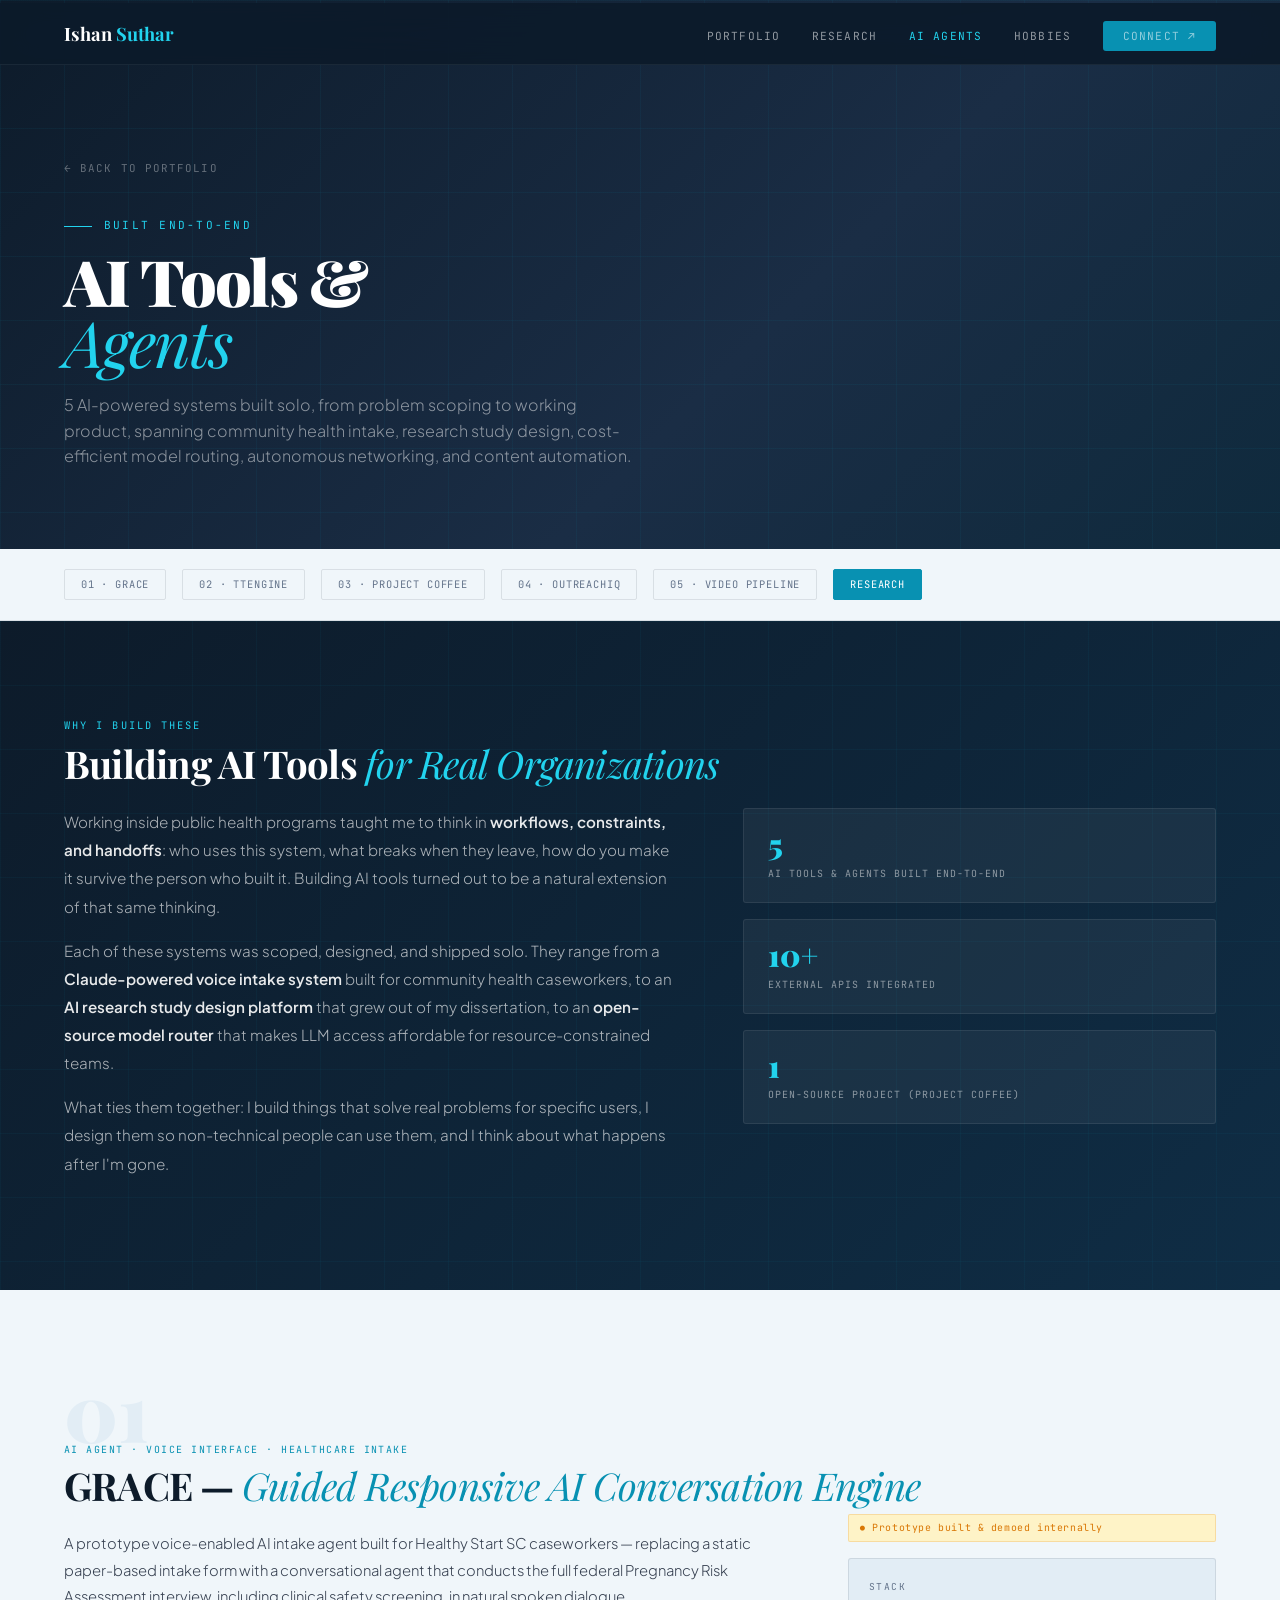
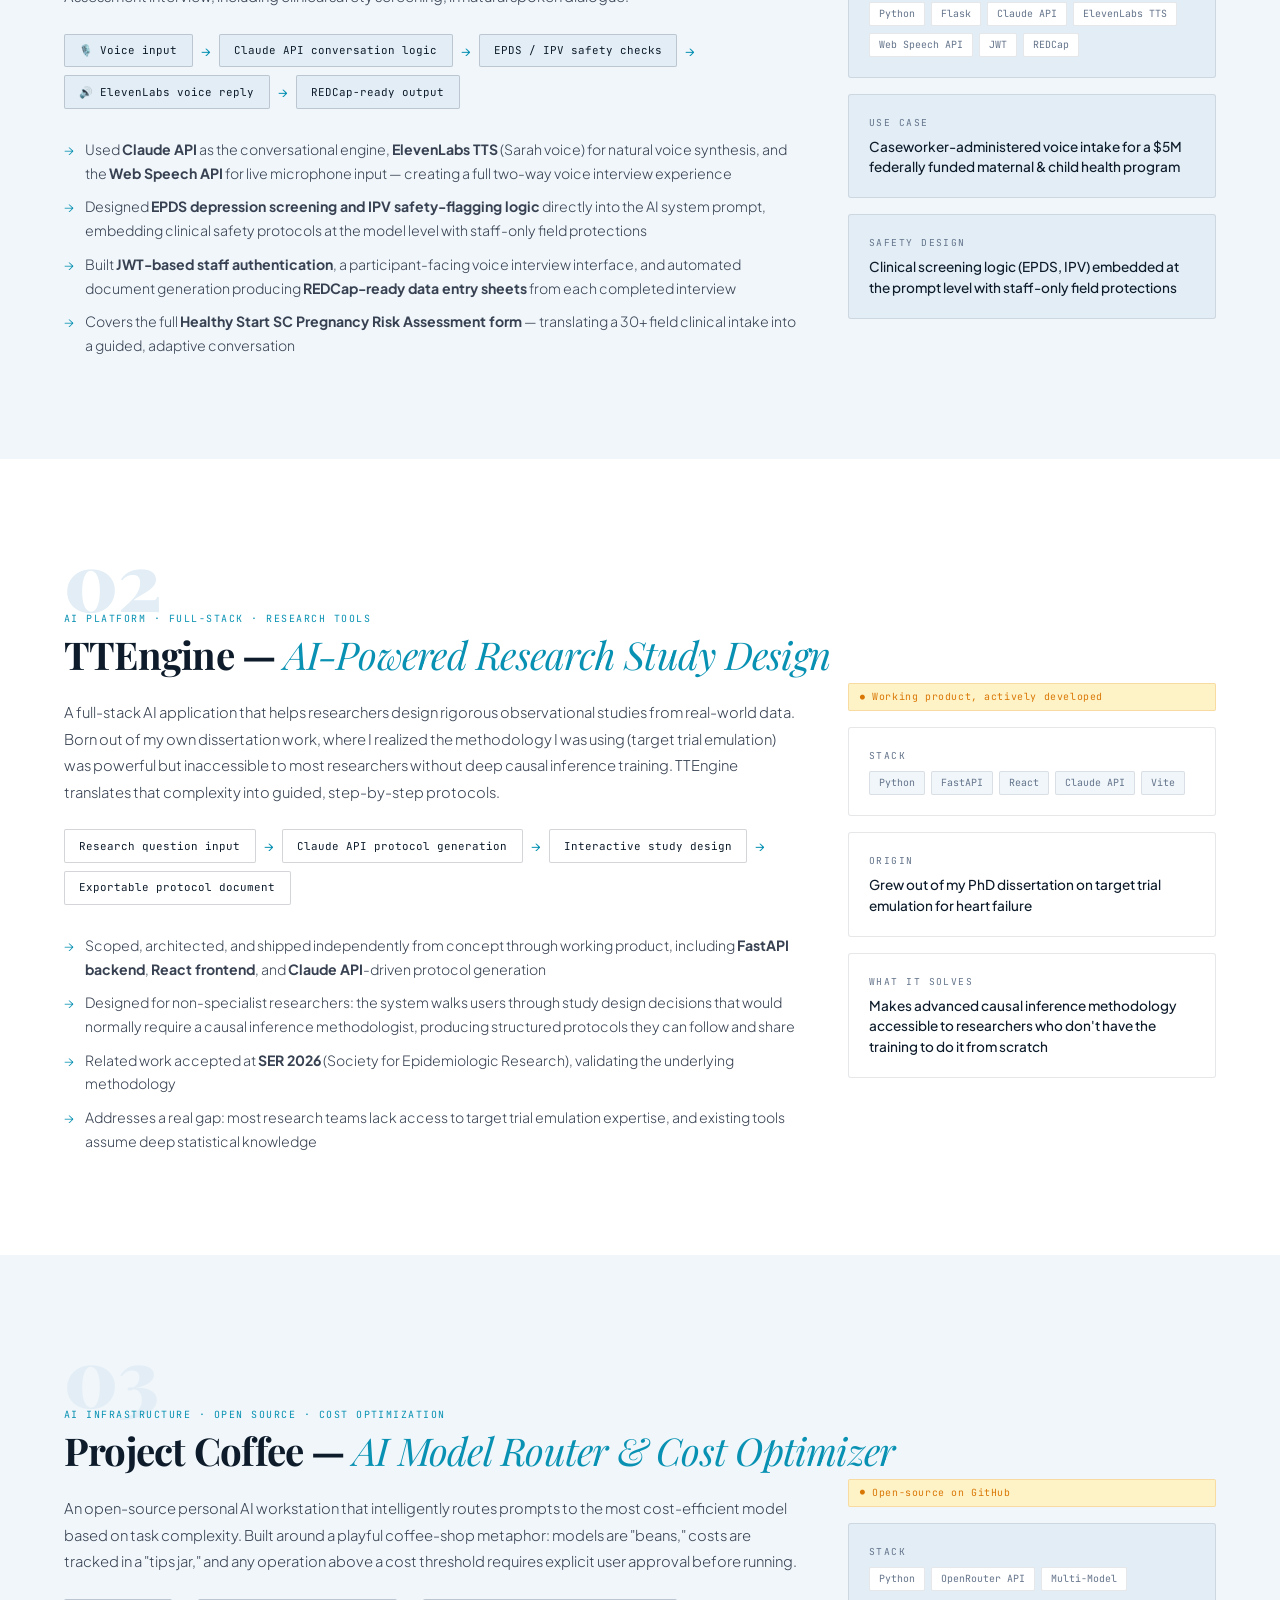
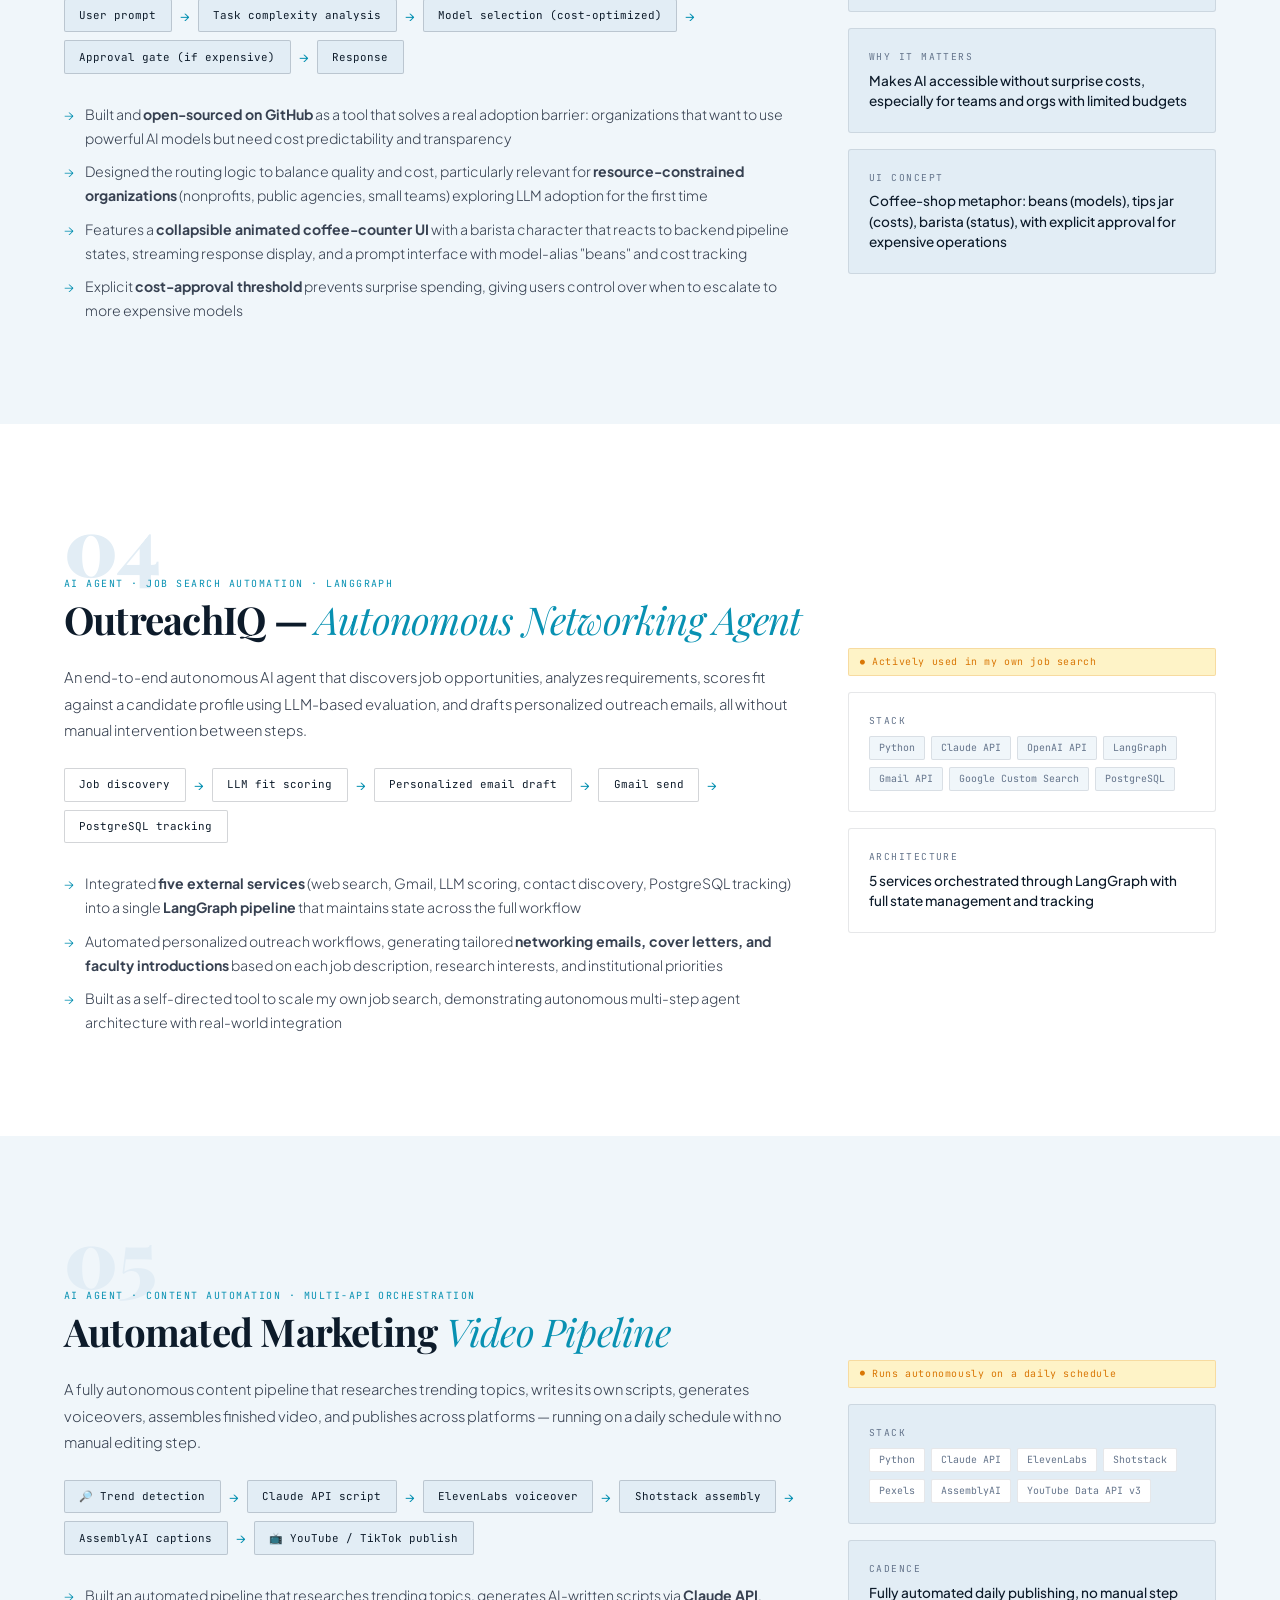
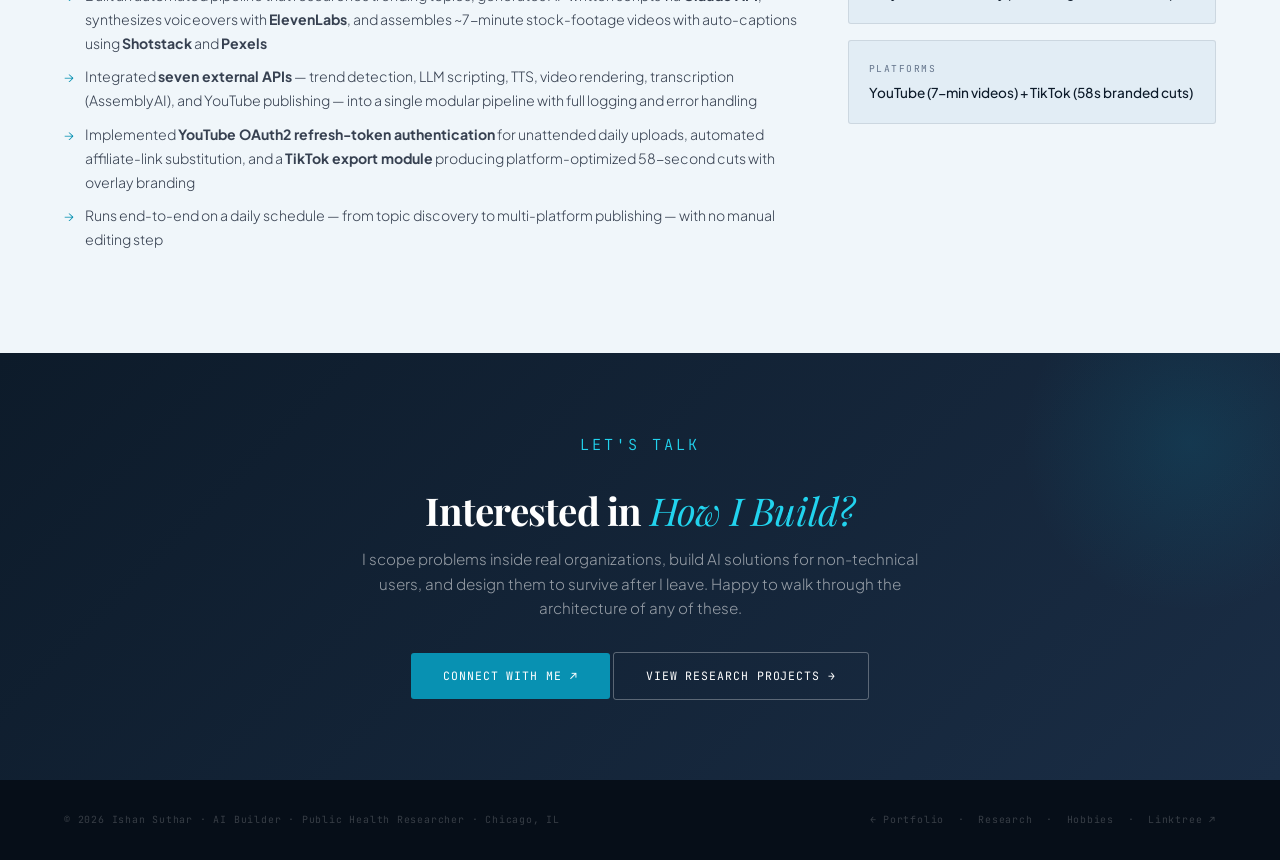
==== ai-agents.html @ e462c37c "Update ai-agents.html" ====
<!DOCTYPE html>
<html lang="en">
<head>
  <meta charset="UTF-8"/>
  <meta name="viewport" content="width=device-width, initial-scale=1.0"/>
  <title>Ishan Suthar — AI Tools & Agents I've Built</title>
  <link rel="preconnect" href="https://fonts.googleapis.com">
  <link href="https://fonts.googleapis.com/css2?family=Playfair+Display:ital,wght@0,400;0,700;0,900;1,400;1,700&family=Plus+Jakarta+Sans:wght@300;400;500;600&family=JetBrains+Mono:wght@300;400&display=swap" rel="stylesheet">
  <style>
    :root {
      --navy:   #0d1b2a;
      --navy-2: #132035;
      --navy-3: #1a2d45;
      --teal:   #0891b2;
      --teal-bright: #22d3ee;
      --gold:   #d97706;
      --gold-bright: #fbbf24;
      --gold-pale: #fef3c7;
      --paper:  #ffffff;
      --paper-2:#f0f6fa;
      --paper-3:#e2edf5;
      --ink:    #0d1b2a;
      --muted:  #64748b;
      --border: rgba(13,27,42,0.1);
      --border-bright: rgba(13,27,42,0.18);
      --shadow: 0 4px 24px rgba(13,27,42,0.1);
      --shadow-lg: 0 12px 48px rgba(13,27,42,0.15);
    }
    *,*::before,*::after{box-sizing:border-box;margin:0;padding:0;}
    html{scroll-behavior:smooth;}
    body{font-family:'Plus Jakarta Sans',sans-serif;background:var(--paper);color:var(--ink);line-height:1.6;overflow-x:hidden;}

    /* SCROLL PROGRESS BAR */
    .scroll-progress {
      position:fixed; top:0; left:0; height:3px; z-index:300;
      background:linear-gradient(90deg, var(--teal), var(--teal-bright), var(--gold-bright));
      width:0; transition:width 0.1s linear;
    }

    /* NAV */
    nav{position:fixed;top:3px;left:0;right:0;z-index:200;display:flex;align-items:center;justify-content:space-between;padding:1rem 4rem;background:rgba(13,27,42,0.92);backdrop-filter:blur(20px) saturate(1.4);border-bottom:1px solid rgba(255,255,255,0.06);transition:padding .3s,background .3s;}
    nav.scrolled{padding:0.7rem 4rem;background:rgba(13,27,42,0.97);}
    .nav-logo{font-family:'Playfair Display',serif;font-weight:700;font-size:1.15rem;color:#fff;text-decoration:none;}
    .nav-logo span{color:var(--teal-bright);}
    .nav-links{display:flex;gap:2rem;list-style:none;align-items:center;}
    .nav-links a{font-family:'JetBrains Mono',monospace;font-size:0.7rem;letter-spacing:0.1em;text-transform:uppercase;color:rgba(255,255,255,0.55);text-decoration:none;transition:color .2s;}
    .nav-links a{position:relative;}
    .nav-links a::after{content:'';position:absolute;bottom:-4px;left:0;width:0;height:1px;background:var(--teal-bright);transition:width .3s;}
    .nav-links a:hover,.nav-links a.active{color:var(--teal-bright);}
    .nav-links a:hover::after{width:100%;}
    .nav-cta{padding:0.5rem 1.25rem;background:var(--teal);color:#fff;border-radius:3px;font-family:'JetBrains Mono',monospace;font-size:0.68rem;letter-spacing:0.08em;text-transform:uppercase;text-decoration:none;transition:background .2s;}
    .nav-cta:hover{background:var(--teal-bright);color:var(--navy);transform:translateY(-1px);box-shadow:0 4px 16px rgba(34,211,238,0.3);}


    /* Hamburger */
    .hamburger{display:none;flex-direction:column;gap:5px;cursor:pointer;z-index:210;padding:4px;}
    .hamburger span{width:24px;height:2px;background:#fff;transition:all .3s;border-radius:1px;}
    .hamburger.open span:nth-child(1){transform:rotate(45deg) translate(5px,5px);}
    .hamburger.open span:nth-child(2){opacity:0;}
    .hamburger.open span:nth-child(3){transform:rotate(-45deg) translate(5px,-5px);}

    /* PAGE HERO */
    .page-hero{
      min-height:55vh; display:flex; flex-direction:column; justify-content:flex-end;
      padding:10rem 4rem 5rem;
      background:linear-gradient(135deg,var(--navy) 0%,var(--navy-3) 60%,#0f2a3d 100%);
      position:relative;overflow:hidden;
    }
    .page-hero::before{
      content:'';position:absolute;inset:0;
      background-image:linear-gradient(rgba(8,145,178,0.07) 1px,transparent 1px),linear-gradient(90deg,rgba(8,145,178,0.07) 1px,transparent 1px);
      background-size:64px 64px; animation:gridFloat 20s linear infinite;
    }
    @keyframes gridFloat{0%{background-position:0 0}100%{background-position:64px 64px}}
    .page-hero-eyebrow{font-family:'JetBrains Mono',monospace;font-size:0.7rem;letter-spacing:0.2em;text-transform:uppercase;color:var(--teal-bright);margin-bottom:1rem;display:flex;align-items:center;gap:0.75rem;position:relative;}
    .page-hero-eyebrow::before{content:'';width:28px;height:1px;background:var(--teal-bright);}
    .page-hero h1{font-family:'Playfair Display',serif;font-size:clamp(3rem,5vw,5rem);font-weight:900;letter-spacing:-0.03em;color:#fff;line-height:.95;margin-bottom:1.2rem;position:relative;}
    .page-hero h1 em{font-style:italic;font-weight:400;color:var(--teal-bright);}
    .page-hero-sub{font-size:1rem;color:rgba(255,255,255,0.5);font-weight:300;max-width:580px;position:relative;}
    .back-link{display:inline-flex;align-items:center;gap:0.5rem;font-family:'JetBrains Mono',monospace;font-size:0.68rem;letter-spacing:0.1em;text-transform:uppercase;color:rgba(255,255,255,0.35);text-decoration:none;margin-bottom:2.5rem;transition:color .2s;position:relative;}
    .back-link:hover{color:var(--teal-bright);}

    /* PROJECT NAV */
    .proj-nav{
      background:var(--paper-2); border-bottom:1px solid var(--border);
      padding:1.25rem 4rem; display:flex; gap:1rem; flex-wrap:wrap;
      position:sticky; top:64px; z-index:100;
    }
    .pnav-btn{
      font-family:'JetBrains Mono',monospace;font-size:0.65rem;letter-spacing:0.08em;
      text-transform:uppercase;padding:0.4rem 1rem;border-radius:2px;
      background:transparent;border:1px solid var(--border);color:var(--muted);
      cursor:pointer;text-decoration:none;transition:all .2s;
    }
    .pnav-btn:hover,.pnav-btn.active{background:var(--teal);color:#fff;border-color:var(--teal);}

    /* SECTIONS */
    .proj-section{padding:5rem 4rem;}
    .proj-section:nth-child(even){background:var(--paper-2);}

    .section-tag{font-family:'JetBrains Mono',monospace;font-size:0.65rem;letter-spacing:0.2em;text-transform:uppercase;color:var(--teal);margin-bottom:0.5rem;}
    h2{font-family:'Playfair Display',serif;font-size:clamp(1.8rem,3vw,2.6rem);font-weight:700;letter-spacing:-0.02em;color:var(--ink);line-height:1.1;margin-bottom:0.5rem;}
    h2 em{font-style:italic;font-weight:400;color:var(--teal);}
    h2 .gold{color:var(--gold);font-style:italic;font-weight:400;}

    /* INTRO — special full-width */
    #intro{
      background:linear-gradient(135deg,var(--navy) 0%,#0f2d45 100%);
      padding:6rem 4rem; position:relative; overflow:hidden;
    }
    #intro::before{
      content:'';position:absolute;inset:0;
      background-image:linear-gradient(rgba(8,145,178,0.06) 1px,transparent 1px),linear-gradient(90deg,rgba(8,145,178,0.06) 1px,transparent 1px);
      background-size:64px 64px;
    }
    #intro h2{color:#fff;margin-bottom:1.5rem;}
    #intro h2 em{color:var(--teal-bright);}
    #intro .section-tag{color:var(--teal-bright);}
    .intro-layout{display:grid;grid-template-columns:1.3fr 1fr;gap:4rem;align-items:start;position:relative;}
    .intro-text p{font-size:0.95rem;line-height:1.85;color:rgba(255,255,255,0.65);font-weight:300;margin-bottom:1rem;}
    .intro-text p strong{color:rgba(255,255,255,0.9);font-weight:600;}
    .intro-stats{display:flex;flex-direction:column;gap:1rem;}
    .istat{background:rgba(255,255,255,0.05);border:1px solid rgba(255,255,255,0.08);border-radius:3px;padding:1.25rem 1.5rem;}
    .istat-num{font-family:'Playfair Display',serif;font-size:1.9rem;font-weight:900;color:var(--teal-bright);line-height:1;}
    .istat-label{font-family:'JetBrains Mono',monospace;font-size:0.62rem;letter-spacing:0.1em;text-transform:uppercase;color:rgba(255,255,255,0.5);margin-top:0.4rem;}

    /* AGENT CARDS */
    .proj-detail{display:grid;grid-template-columns:2fr 1fr;gap:3rem;align-items:start;margin-bottom:0;}
    .proj-num{
      font-family:'Playfair Display',serif;font-size:5rem;font-weight:900;
      color:var(--paper-3);line-height:1;margin-bottom:-0.5rem;
    }
    .proj-type{font-family:'JetBrains Mono',monospace;font-size:0.62rem;letter-spacing:0.15em;text-transform:uppercase;color:var(--teal);margin-bottom:0.4rem;}
    .proj-desc{font-size:0.92rem;color:#374151;line-height:1.8;font-weight:300;margin:1rem 0;}
    .proj-bullets{list-style:none;margin-bottom:1rem;}
    .proj-bullets li{font-size:0.88rem;color:#374151;line-height:1.7;padding:0.3rem 0 0.3rem 1.3rem;position:relative;font-weight:300;}
    .proj-bullets li::before{content:'→';position:absolute;left:0;color:var(--teal);}

    .proj-sidebar{display:flex;flex-direction:column;gap:1rem;}
    .sidebar-card{background:var(--paper);border:1px solid var(--border);border-radius:3px;padding:1.25rem;transition:box-shadow .2s;}
    .proj-section:nth-child(even) .sidebar-card{background:var(--paper-3);}
    .sidebar-card:hover{box-shadow:var(--shadow);}
    .sc-label{font-family:'JetBrains Mono',monospace;font-size:0.6rem;letter-spacing:0.15em;text-transform:uppercase;color:var(--muted);margin-bottom:0.4rem;}
    .sc-value{font-size:0.85rem;color:var(--ink);font-weight:500;line-height:1.5;}
    .sc-tags{display:flex;flex-wrap:wrap;gap:0.4rem;margin-top:0.5rem;}
    .sc-tag{font-family:'JetBrains Mono',monospace;font-size:0.62rem;padding:0.2rem 0.55rem;background:var(--paper-2);border:1px solid var(--border);border-radius:2px;color:var(--muted);}
    .proj-section:nth-child(even) .sc-tag{background:var(--paper);}
    .status-pill{display:inline-flex;align-items:center;gap:0.4rem;font-family:'JetBrains Mono',monospace;font-size:0.62rem;letter-spacing:0.06em;padding:0.3rem 0.7rem;background:var(--gold-pale);color:var(--gold);border:1px solid rgba(217,119,6,0.2);border-radius:2px;}
    .status-pill::before{content:'●';font-size:0.5rem;}

    /* ARCHITECTURE STRIP */
    .flow-strip{display:flex;flex-wrap:wrap;gap:0.5rem;align-items:center;margin:1.5rem 0;}
    .flow-step{font-family:'JetBrains Mono',monospace;font-size:0.68rem;padding:0.45rem 0.9rem;background:var(--paper);border:1px solid var(--border-bright);border-radius:2px;color:var(--ink);}
    .proj-section:nth-child(even) .flow-step{background:var(--paper-3);}
    .flow-arrow{color:var(--teal);font-size:0.85rem;}

    /* CLOSING CTA */
    #closing{background:linear-gradient(135deg,var(--navy) 0%,var(--navy-3) 100%);padding:5rem 4rem;text-align:center;position:relative;overflow:hidden;}
    #closing::after{content:'';position:absolute;right:-80px;top:-80px;width:340px;height:340px;border-radius:50%;background:radial-gradient(circle, rgba(8,145,178,0.15) 0%, transparent 70%);}
    #closing h2{color:#fff;margin-bottom:1rem;position:relative;}
    #closing h2 em{color:var(--teal-bright);}
    #closing p{font-size:0.95rem;color:rgba(255,255,255,0.55);max-width:560px;margin:0 auto 2rem;font-weight:300;position:relative;}
    .btn{
      display:inline-flex; align-items:center; gap:0.5rem;
      padding:0.85rem 2rem; border-radius:3px;
      font-family:'JetBrains Mono',monospace; font-size:0.72rem;
      letter-spacing:0.08em; text-transform:uppercase;
      text-decoration:none; border:none; cursor:pointer; transition:all .2s;
      position:relative;
    }
    .btn-primary{background:var(--teal);color:#fff;}
    .btn-primary:hover{background:var(--teal-bright);color:var(--navy);}
    .btn-outline{background:transparent;color:#fff;border:1.5px solid rgba(255,255,255,0.3);}
    .btn-outline:hover{border-color:var(--teal-bright);color:var(--teal-bright);}

    /* FADE */
    .fade-up{opacity:0;transform:translateY(24px);transition:opacity .6s ease,transform .6s ease;}
    .fade-up.visible{opacity:1;transform:none;}

    /* FOOTER */
    footer{background:#060e18;padding:2rem 4rem;display:flex;align-items:center;justify-content:space-between;flex-wrap:wrap;gap:1rem;}
    footer p{font-family:'JetBrains Mono',monospace;font-size:0.62rem;letter-spacing:0.08em;color:rgba(255,255,255,0.2);}
    footer a{color:rgba(255,255,255,0.2);text-decoration:none;transition:color .2s;}
    footer a:hover{color:var(--teal-bright);}

    @media(max-width:768px){
      nav{padding:1rem 1.5rem;}
      .nav-links{display:none;position:fixed;top:0;left:0;right:0;bottom:0;background:rgba(13,27,42,0.98);flex-direction:column;align-items:center;justify-content:center;gap:2.5rem;}
      .nav-links.open{display:flex;}
      .nav-links a{font-size:1rem;}
      .hamburger{display:flex;}
      .page-hero,.proj-section,#intro,#closing{padding:8rem 1.5rem 3rem;}
      .proj-nav{padding:1rem 1.5rem;top:56px;}
      .intro-layout,.proj-detail{grid-template-columns:1fr;}
      footer{padding:2rem 1.5rem;flex-direction:column;text-align:center;}
    }

    /* Reduced motion */
    @media(prefers-reduced-motion:reduce){
      *,*::before,*::after{animation-duration:0.01ms !important;transition-duration:0.01ms !important;}
    }
  </style>
</head>
<body>

<!-- Scroll progress -->
<div class="scroll-progress" id="scrollProgress"></div>

<!-- NAV -->
<nav id="mainNav">
  <a href="index.html" class="nav-logo">Ishan <span>Suthar</span></a>
  <div class="hamburger" id="hamburger" onclick="this.classList.toggle('open');document.getElementById('navLinks').classList.toggle('open')"><span></span><span></span><span></span></div>
  <ul class="nav-links" id="navLinks">
    <li><a href="index.html">Portfolio</a></li>
    <li><a href="research.html">Research</a></li>
    <li><a href="ai-agents.html" class="active">AI Agents</a></li>
    <li><a href="hobbies.html">Hobbies</a></li>
    <li><a href="https://linktr.ee/i.ishan.2812" target="_blank" class="nav-cta">Connect ↗</a></li>
  </ul>
</nav>

<!-- PAGE HERO -->
<div class="page-hero">
  <a href="index.html" class="back-link">← Back to Portfolio</a>
  <div class="page-hero-eyebrow">Built End-to-End</div>
  <h1>AI Tools &<br><em>Agents</em></h1>
  <p class="page-hero-sub">5 AI-powered systems built solo, from problem scoping to working product, spanning community health intake, research study design, cost-efficient model routing, autonomous networking, and content automation.</p>
</div>

<!-- PROJECT NAV -->
<div class="proj-nav">
  <a href="#grace" class="pnav-btn active">01 · GRACE</a>
  <a href="#ttengine" class="pnav-btn">02 · TTEngine</a>
  <a href="#coffee" class="pnav-btn">03 · Project Coffee</a>
  <a href="#outreachiq" class="pnav-btn">04 · OutreachIQ</a>
  <a href="#videopipeline" class="pnav-btn">05 · Video Pipeline</a>
  <a href="research.html" class="pnav-btn" style="background:var(--teal);color:#fff;border-color:var(--teal)">Research</a>
</div>

<!-- ═══ INTRO ═══ -->
<div id="intro">
  <p class="section-tag">Why I Build These</p>
  <h2>Building AI Tools <em>for Real Organizations</em></h2>
  <div class="intro-layout">
    <div class="intro-text">
      <p>Working inside public health programs taught me to think in <strong>workflows, constraints, and handoffs</strong>: who uses this system, what breaks when they leave, how do you make it survive the person who built it. Building AI tools turned out to be a natural extension of that same thinking.</p>
      <p>Each of these systems was scoped, designed, and shipped solo. They range from a <strong>Claude-powered voice intake system</strong> built for community health caseworkers, to an <strong>AI research study design platform</strong> that grew out of my dissertation, to an <strong>open-source model router</strong> that makes LLM access affordable for resource-constrained teams.</p>
      <p>What ties them together: I build things that solve real problems for specific users, I design them so non-technical people can use them, and I think about what happens after I'm gone.</p>
    </div>
    <div class="intro-stats">
      <div class="istat">
        <div class="istat-num">5</div>
        <div class="istat-label">AI tools & agents built end-to-end</div>
      </div>
      <div class="istat">
        <div class="istat-num">10+</div>
        <div class="istat-label">External APIs integrated</div>
      </div>
      <div class="istat">
        <div class="istat-num">1</div>
        <div class="istat-label">Open-source project (Project Coffee)</div>
      </div>
    </div>
  </div>
</div>

<!-- ═══ 01 GRACE ═══ -->
<div id="grace" class="proj-section fade-up">
  <div class="proj-num">01</div>
  <p class="proj-type">AI Agent · Voice Interface · Healthcare Intake</p>
  <h2>GRACE — <em>Guided Responsive AI Conversation Engine</em></h2>
  <div class="proj-detail">
    <div>
      <p class="proj-desc">A prototype voice-enabled AI intake agent built for Healthy Start SC caseworkers — replacing a static paper-based intake form with a conversational agent that conducts the full federal Pregnancy Risk Assessment interview, including clinical safety screening, in natural spoken dialogue.</p>
      <div class="flow-strip">
        <span class="flow-step">🎙️ Voice input</span>
        <span class="flow-arrow">→</span>
        <span class="flow-step">Claude API conversation logic</span>
        <span class="flow-arrow">→</span>
        <span class="flow-step">EPDS / IPV safety checks</span>
        <span class="flow-arrow">→</span>
        <span class="flow-step">🔊 ElevenLabs voice reply</span>
        <span class="flow-arrow">→</span>
        <span class="flow-step">REDCap-ready output</span>
      </div>
      <ul class="proj-bullets">
        <li>Used <strong>Claude API</strong> as the conversational engine, <strong>ElevenLabs TTS</strong> (Sarah voice) for natural voice synthesis, and the <strong>Web Speech API</strong> for live microphone input — creating a full two-way voice interview experience</li>
        <li>Designed <strong>EPDS depression screening and IPV safety-flagging logic</strong> directly into the AI system prompt, embedding clinical safety protocols at the model level with staff-only field protections</li>
        <li>Built <strong>JWT-based staff authentication</strong>, a participant-facing voice interview interface, and automated document generation producing <strong>REDCap-ready data entry sheets</strong> from each completed interview</li>
        <li>Covers the full <strong>Healthy Start SC Pregnancy Risk Assessment form</strong> — translating a 30+ field clinical intake into a guided, adaptive conversation</li>
      </ul>
    </div>
    <div class="proj-sidebar">
      <span class="status-pill">Prototype built & demoed internally</span>
      <div class="sidebar-card">
        <div class="sc-label">Stack</div>
        <div class="sc-tags">
          <span class="sc-tag">Python</span><span class="sc-tag">Flask</span><span class="sc-tag">Claude API</span>
          <span class="sc-tag">ElevenLabs TTS</span><span class="sc-tag">Web Speech API</span>
          <span class="sc-tag">JWT</span><span class="sc-tag">REDCap</span>
        </div>
      </div>
      <div class="sidebar-card">
        <div class="sc-label">Use Case</div>
        <div class="sc-value">Caseworker-administered voice intake for a $5M federally funded maternal & child health program</div>
      </div>
      <div class="sidebar-card">
        <div class="sc-label">Safety Design</div>
        <div class="sc-value">Clinical screening logic (EPDS, IPV) embedded at the prompt level with staff-only field protections</div>
      </div>
    </div>
  </div>
</div>

<!-- ═══ 02 TTENGINE ═══ -->
<div id="ttengine" class="proj-section fade-up">
  <div class="proj-num">02</div>
  <p class="proj-type">AI Platform · Full-Stack · Research Tools</p>
  <h2>TTEngine — <em>AI-Powered Research Study Design</em></h2>
  <div class="proj-detail">
    <div>
      <p class="proj-desc">A full-stack AI application that helps researchers design rigorous observational studies from real-world data. Born out of my own dissertation work, where I realized the methodology I was using (target trial emulation) was powerful but inaccessible to most researchers without deep causal inference training. TTEngine translates that complexity into guided, step-by-step protocols.</p>
      <div class="flow-strip">
        <span class="flow-step">Research question input</span>
        <span class="flow-arrow">&rarr;</span>
        <span class="flow-step">Claude API protocol generation</span>
        <span class="flow-arrow">&rarr;</span>
        <span class="flow-step">Interactive study design</span>
        <span class="flow-arrow">&rarr;</span>
        <span class="flow-step">Exportable protocol document</span>
      </div>
      <ul class="proj-bullets">
        <li>Scoped, architected, and shipped independently from concept through working product, including <strong>FastAPI backend</strong>, <strong>React frontend</strong>, and <strong>Claude API</strong>-driven protocol generation</li>
        <li>Designed for non-specialist researchers: the system walks users through study design decisions that would normally require a causal inference methodologist, producing structured protocols they can follow and share</li>
        <li>Related work accepted at <strong>SER 2026</strong> (Society for Epidemiologic Research), validating the underlying methodology</li>
        <li>Addresses a real gap: most research teams lack access to target trial emulation expertise, and existing tools assume deep statistical knowledge</li>
      </ul>
    </div>
    <div class="proj-sidebar">
      <span class="status-pill">Working product, actively developed</span>
      <div class="sidebar-card">
        <div class="sc-label">Stack</div>
        <div class="sc-tags">
          <span class="sc-tag">Python</span><span class="sc-tag">FastAPI</span><span class="sc-tag">React</span>
          <span class="sc-tag">Claude API</span><span class="sc-tag">Vite</span>
        </div>
      </div>
      <div class="sidebar-card">
        <div class="sc-label">Origin</div>
        <div class="sc-value">Grew out of my PhD dissertation on target trial emulation for heart failure</div>
      </div>
      <div class="sidebar-card">
        <div class="sc-label">What It Solves</div>
        <div class="sc-value">Makes advanced causal inference methodology accessible to researchers who don't have the training to do it from scratch</div>
      </div>
    </div>
  </div>
</div>

<!-- ═══ 03 PROJECT COFFEE ═══ -->
<div id="coffee" class="proj-section fade-up">
  <div class="proj-num">03</div>
  <p class="proj-type">AI Infrastructure · Open Source · Cost Optimization</p>
  <h2>Project Coffee — <em>AI Model Router & Cost Optimizer</em></h2>
  <div class="proj-detail">
    <div>
      <p class="proj-desc">An open-source personal AI workstation that intelligently routes prompts to the most cost-efficient model based on task complexity. Built around a playful coffee-shop metaphor: models are "beans," costs are tracked in a "tips jar," and any operation above a cost threshold requires explicit user approval before running.</p>
      <div class="flow-strip">
        <span class="flow-step">User prompt</span>
        <span class="flow-arrow">&rarr;</span>
        <span class="flow-step">Task complexity analysis</span>
        <span class="flow-arrow">&rarr;</span>
        <span class="flow-step">Model selection (cost-optimized)</span>
        <span class="flow-arrow">&rarr;</span>
        <span class="flow-step">Approval gate (if expensive)</span>
        <span class="flow-arrow">&rarr;</span>
        <span class="flow-step">Response</span>
      </div>
      <ul class="proj-bullets">
        <li>Built and <strong>open-sourced on GitHub</strong> as a tool that solves a real adoption barrier: organizations that want to use powerful AI models but need cost predictability and transparency</li>
        <li>Designed the routing logic to balance quality and cost, particularly relevant for <strong>resource-constrained organizations</strong> (nonprofits, public agencies, small teams) exploring LLM adoption for the first time</li>
        <li>Features a <strong>collapsible animated coffee-counter UI</strong> with a barista character that reacts to backend pipeline states, streaming response display, and a prompt interface with model-alias "beans" and cost tracking</li>
        <li>Explicit <strong>cost-approval threshold</strong> prevents surprise spending, giving users control over when to escalate to more expensive models</li>
      </ul>
    </div>
    <div class="proj-sidebar">
      <span class="status-pill">Open-source on GitHub</span>
      <div class="sidebar-card">
        <div class="sc-label">Stack</div>
        <div class="sc-tags">
          <span class="sc-tag">Python</span><span class="sc-tag">OpenRouter API</span>
          <span class="sc-tag">Multi-Model</span>
        </div>
      </div>
      <div class="sidebar-card">
        <div class="sc-label">Why It Matters</div>
        <div class="sc-value">Makes AI accessible without surprise costs, especially for teams and orgs with limited budgets</div>
      </div>
      <div class="sidebar-card">
        <div class="sc-label">UI Concept</div>
        <div class="sc-value">Coffee-shop metaphor: beans (models), tips jar (costs), barista (status), with explicit approval for expensive operations</div>
      </div>
    </div>
  </div>
</div>

<!-- ═══ 04 OUTREACHIQ ═══ -->
<div id="outreachiq" class="proj-section fade-up">
  <div class="proj-num">04</div>
  <p class="proj-type">AI Agent · Job Search Automation · LangGraph</p>
  <h2>OutreachIQ — <em>Autonomous Networking Agent</em></h2>
  <div class="proj-detail">
    <div>
      <p class="proj-desc">An end-to-end autonomous AI agent that discovers job opportunities, analyzes requirements, scores fit against a candidate profile using LLM-based evaluation, and drafts personalized outreach emails, all without manual intervention between steps.</p>
      <div class="flow-strip">
        <span class="flow-step">Job discovery</span>
        <span class="flow-arrow">&rarr;</span>
        <span class="flow-step">LLM fit scoring</span>
        <span class="flow-arrow">&rarr;</span>
        <span class="flow-step">Personalized email draft</span>
        <span class="flow-arrow">&rarr;</span>
        <span class="flow-step">Gmail send</span>
        <span class="flow-arrow">&rarr;</span>
        <span class="flow-step">PostgreSQL tracking</span>
      </div>
      <ul class="proj-bullets">
        <li>Integrated <strong>five external services</strong> (web search, Gmail, LLM scoring, contact discovery, PostgreSQL tracking) into a single <strong>LangGraph pipeline</strong> that maintains state across the full workflow</li>
        <li>Automated personalized outreach workflows, generating tailored <strong>networking emails, cover letters, and faculty introductions</strong> based on each job description, research interests, and institutional priorities</li>
        <li>Built as a self-directed tool to scale my own job search, demonstrating autonomous multi-step agent architecture with real-world integration</li>
      </ul>
    </div>
    <div class="proj-sidebar">
      <span class="status-pill">Actively used in my own job search</span>
      <div class="sidebar-card">
        <div class="sc-label">Stack</div>
        <div class="sc-tags">
          <span class="sc-tag">Python</span><span class="sc-tag">Claude API</span><span class="sc-tag">OpenAI API</span>
          <span class="sc-tag">LangGraph</span><span class="sc-tag">Gmail API</span>
          <span class="sc-tag">Google Custom Search</span><span class="sc-tag">PostgreSQL</span>
        </div>
      </div>
      <div class="sidebar-card">
        <div class="sc-label">Architecture</div>
        <div class="sc-value">5 services orchestrated through LangGraph with full state management and tracking</div>
      </div>
    </div>
  </div>
</div>

<!-- ═══ 05 MARKETING VIDEO PIPELINE ═══ -->
<div id="videopipeline" class="proj-section fade-up">
  <div class="proj-num">05</div>
  <p class="proj-type">AI Agent · Content Automation · Multi-API Orchestration</p>
  <h2>Automated Marketing <em>Video Pipeline</em></h2>
  <div class="proj-detail">
    <div>
      <p class="proj-desc">A fully autonomous content pipeline that researches trending topics, writes its own scripts, generates voiceovers, assembles finished video, and publishes across platforms — running on a daily schedule with no manual editing step.</p>
      <div class="flow-strip">
        <span class="flow-step">🔎 Trend detection</span>
        <span class="flow-arrow">→</span>
        <span class="flow-step">Claude API script</span>
        <span class="flow-arrow">→</span>
        <span class="flow-step">ElevenLabs voiceover</span>
        <span class="flow-arrow">→</span>
        <span class="flow-step">Shotstack assembly</span>
        <span class="flow-arrow">→</span>
        <span class="flow-step">AssemblyAI captions</span>
        <span class="flow-arrow">→</span>
        <span class="flow-step">📺 YouTube / TikTok publish</span>
      </div>
      <ul class="proj-bullets">
        <li>Built an automated pipeline that researches trending topics, generates AI-written scripts via <strong>Claude API</strong>, synthesizes voiceovers with <strong>ElevenLabs</strong>, and assembles ~7-minute stock-footage videos with auto-captions using <strong>Shotstack</strong> and <strong>Pexels</strong></li>
        <li>Integrated <strong>seven external APIs</strong> — trend detection, LLM scripting, TTS, video rendering, transcription (AssemblyAI), and YouTube publishing — into a single modular pipeline with full logging and error handling</li>
        <li>Implemented <strong>YouTube OAuth2 refresh-token authentication</strong> for unattended daily uploads, automated affiliate-link substitution, and a <strong>TikTok export module</strong> producing platform-optimized 58-second cuts with overlay branding</li>
        <li>Runs end-to-end on a daily schedule — from topic discovery to multi-platform publishing — with no manual editing step</li>
      </ul>
    </div>
    <div class="proj-sidebar">
      <span class="status-pill">Runs autonomously on a daily schedule</span>
      <div class="sidebar-card">
        <div class="sc-label">Stack</div>
        <div class="sc-tags">
          <span class="sc-tag">Python</span><span class="sc-tag">Claude API</span><span class="sc-tag">ElevenLabs</span>
          <span class="sc-tag">Shotstack</span><span class="sc-tag">Pexels</span><span class="sc-tag">AssemblyAI</span>
          <span class="sc-tag">YouTube Data API v3</span>
        </div>
      </div>
      <div class="sidebar-card">
        <div class="sc-label">Cadence</div>
        <div class="sc-value">Fully automated daily publishing, no manual step</div>
      </div>
      <div class="sidebar-card">
        <div class="sc-label">Platforms</div>
        <div class="sc-value">YouTube (7-min videos) + TikTok (58s branded cuts)</div>
      </div>
    </div>
  </div>
</div>



<!-- ═══ CLOSING CTA ═══ -->
<div id="closing">
  <p class="section-tag" style="color:var(--teal-bright)">Let's Talk</p>
  <h2>Interested in <em>How I Build?</em></h2>
  <p>I scope problems inside real organizations, build AI solutions for non-technical users, and design them to survive after I leave. Happy to walk through the architecture of any of these.</p>
  <a href="https://linktr.ee/i.ishan.2812" target="_blank" class="btn btn-primary">Connect with Me ↗</a>
  <a href="research.html" class="btn btn-outline">View Research Projects →</a>
</div>

<footer>
  <p>&copy; 2026 Ishan Suthar &middot; AI Builder &middot; Public Health Researcher &middot; Chicago, IL</p>
  <p>
    <a href="index.html">← Portfolio</a> &nbsp;·&nbsp;
    <a href="research.html">Research</a> &nbsp;·&nbsp;
    <a href="hobbies.html">Hobbies</a> &nbsp;·&nbsp;
    <a href="https://linktr.ee/i.ishan.2812" target="_blank">Linktree ↗</a>
  </p>
</footer>

<script>
  // Scroll progress + nav shrink
  const scrollBar = document.getElementById('scrollProgress');
  const mainNav = document.getElementById('mainNav');
  window.addEventListener('scroll', () => {
    const h = document.documentElement;
    const pct = (h.scrollTop / (h.scrollHeight - h.clientHeight)) * 100;
    if(scrollBar) scrollBar.style.width = pct + '%';
    if(mainNav) mainNav.classList.toggle('scrolled', window.scrollY > 60);
  });

  const io = new IntersectionObserver((entries)=>{
    entries.forEach(e=>{ if(e.isIntersecting) e.target.classList.add('visible'); });
  },{threshold:0.08});
  document.querySelectorAll('.fade-up').forEach(el=>io.observe(el));

  // Close mobile nav
  document.querySelectorAll('#navLinks a').forEach(a => {
    a.addEventListener('click', () => {
      document.getElementById('navLinks').classList.remove('open');
      document.getElementById('hamburger').classList.remove('open');
    });
  });

  // Highlight active proj nav on scroll
  const sections=['grace','ttengine','coffee','outreachiq','videopipeline'];
  const pnavBtns = document.querySelectorAll('.proj-nav .pnav-btn[href^="#"]');
  window.addEventListener('scroll',()=>{
    let current='';
    sections.forEach(id=>{
      const el=document.getElementById(id);
      if(el && window.scrollY >= el.offsetTop - 200) current=id;
    });
    pnavBtns.forEach(btn=>{
      btn.classList.toggle('active', btn.getAttribute('href')==='#'+current);
    });
  });
</script>
</body>
</html>
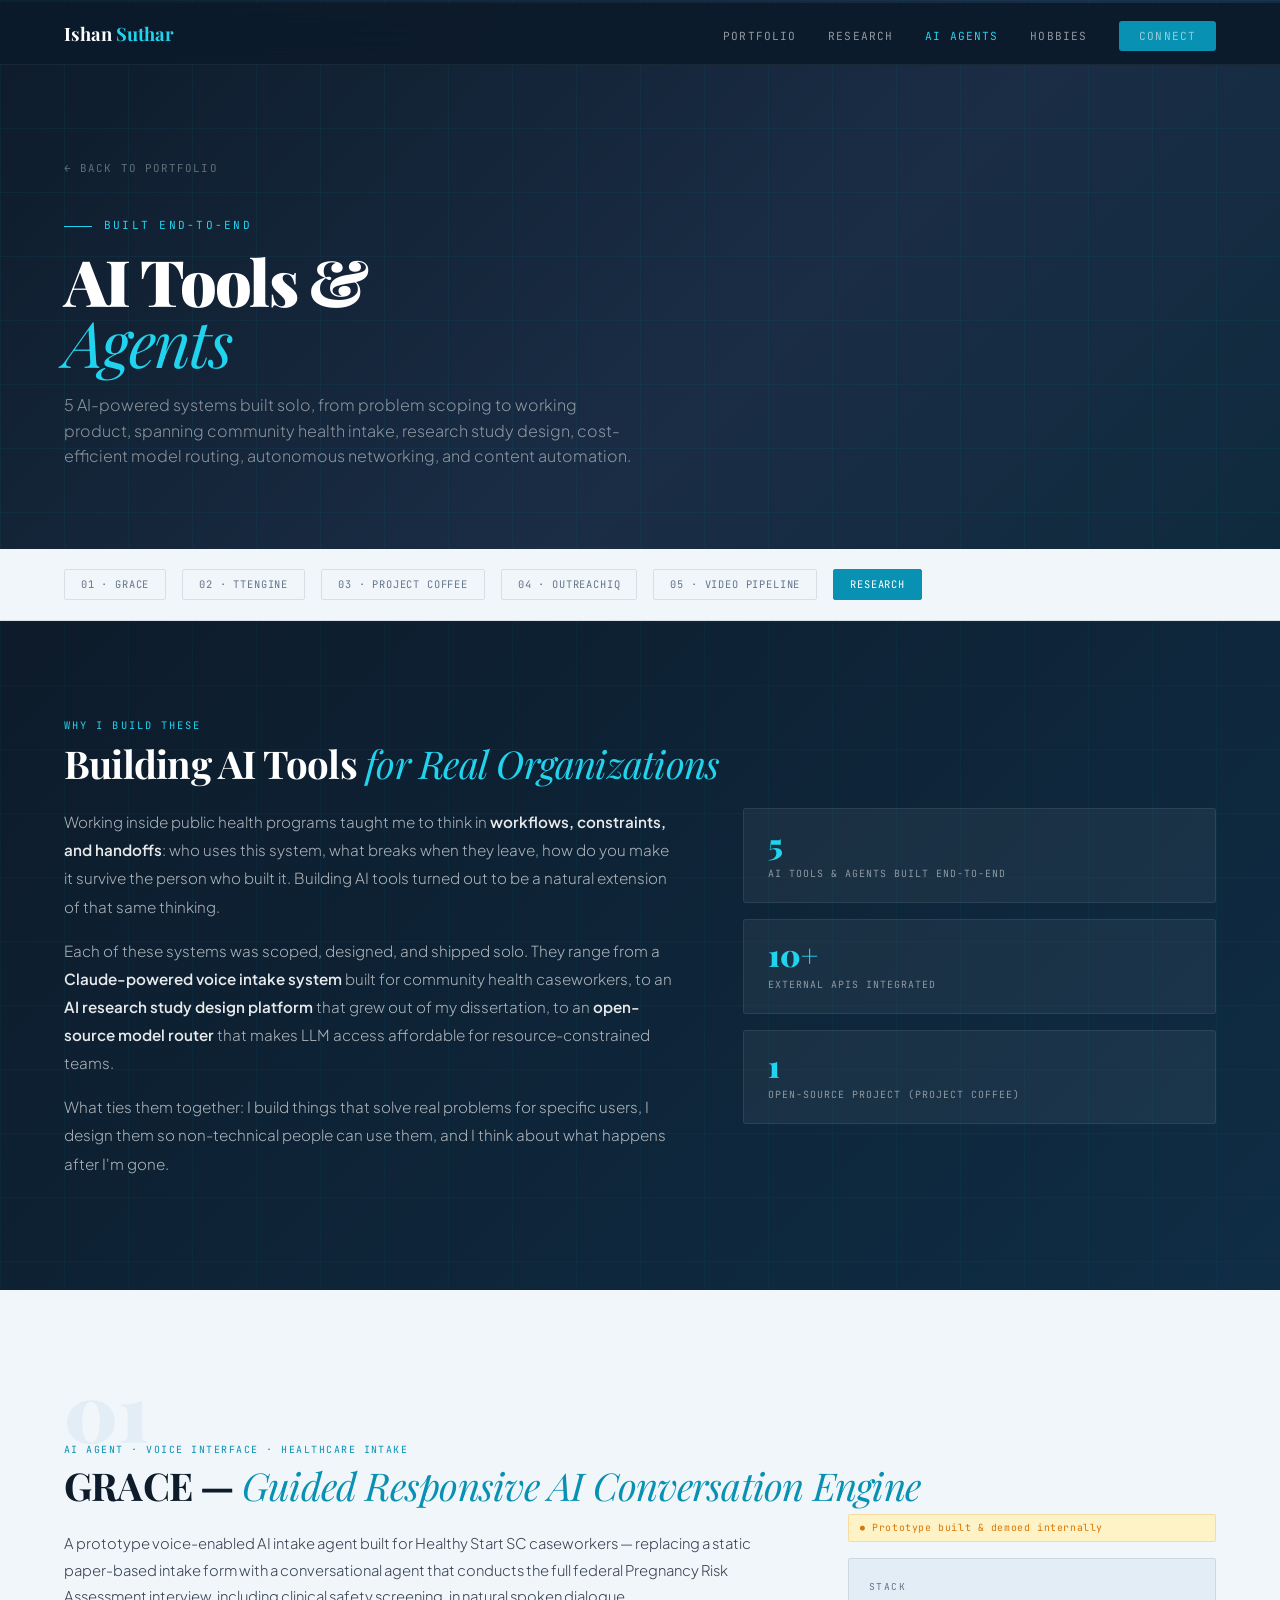
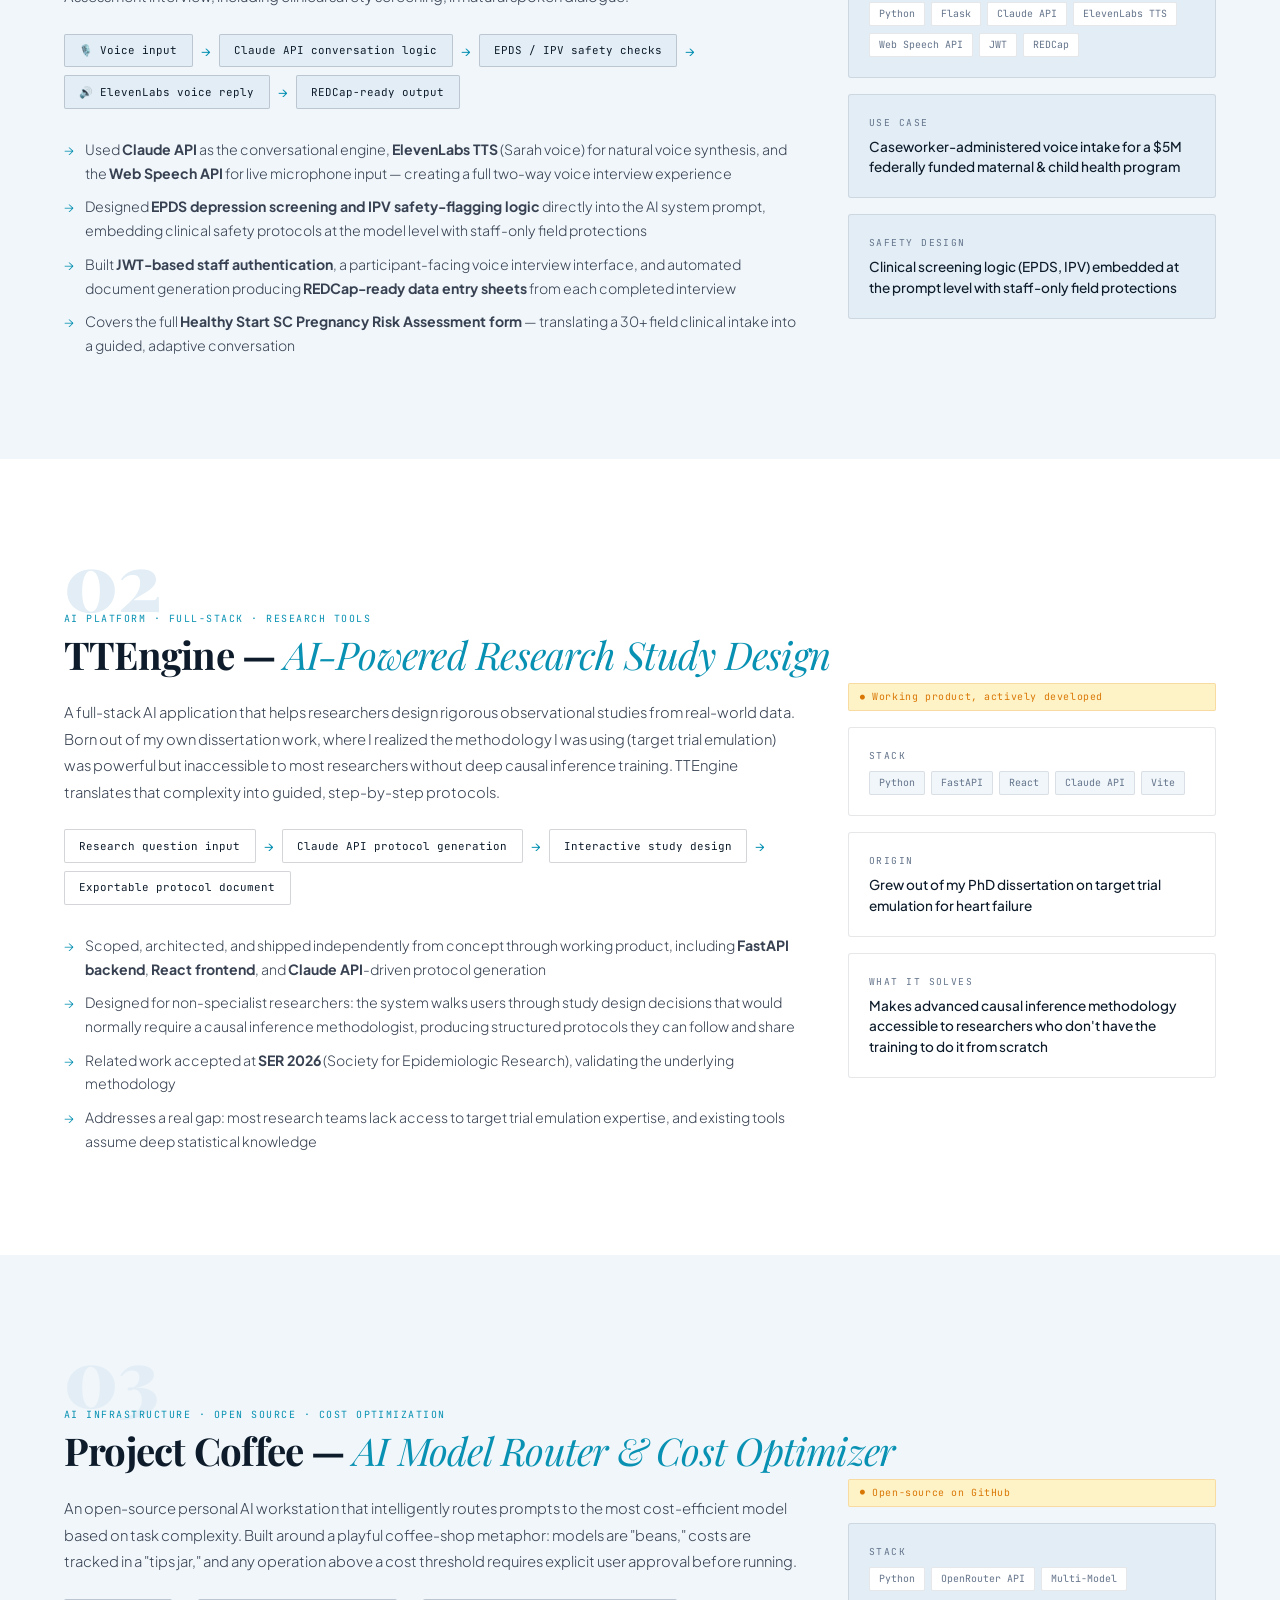
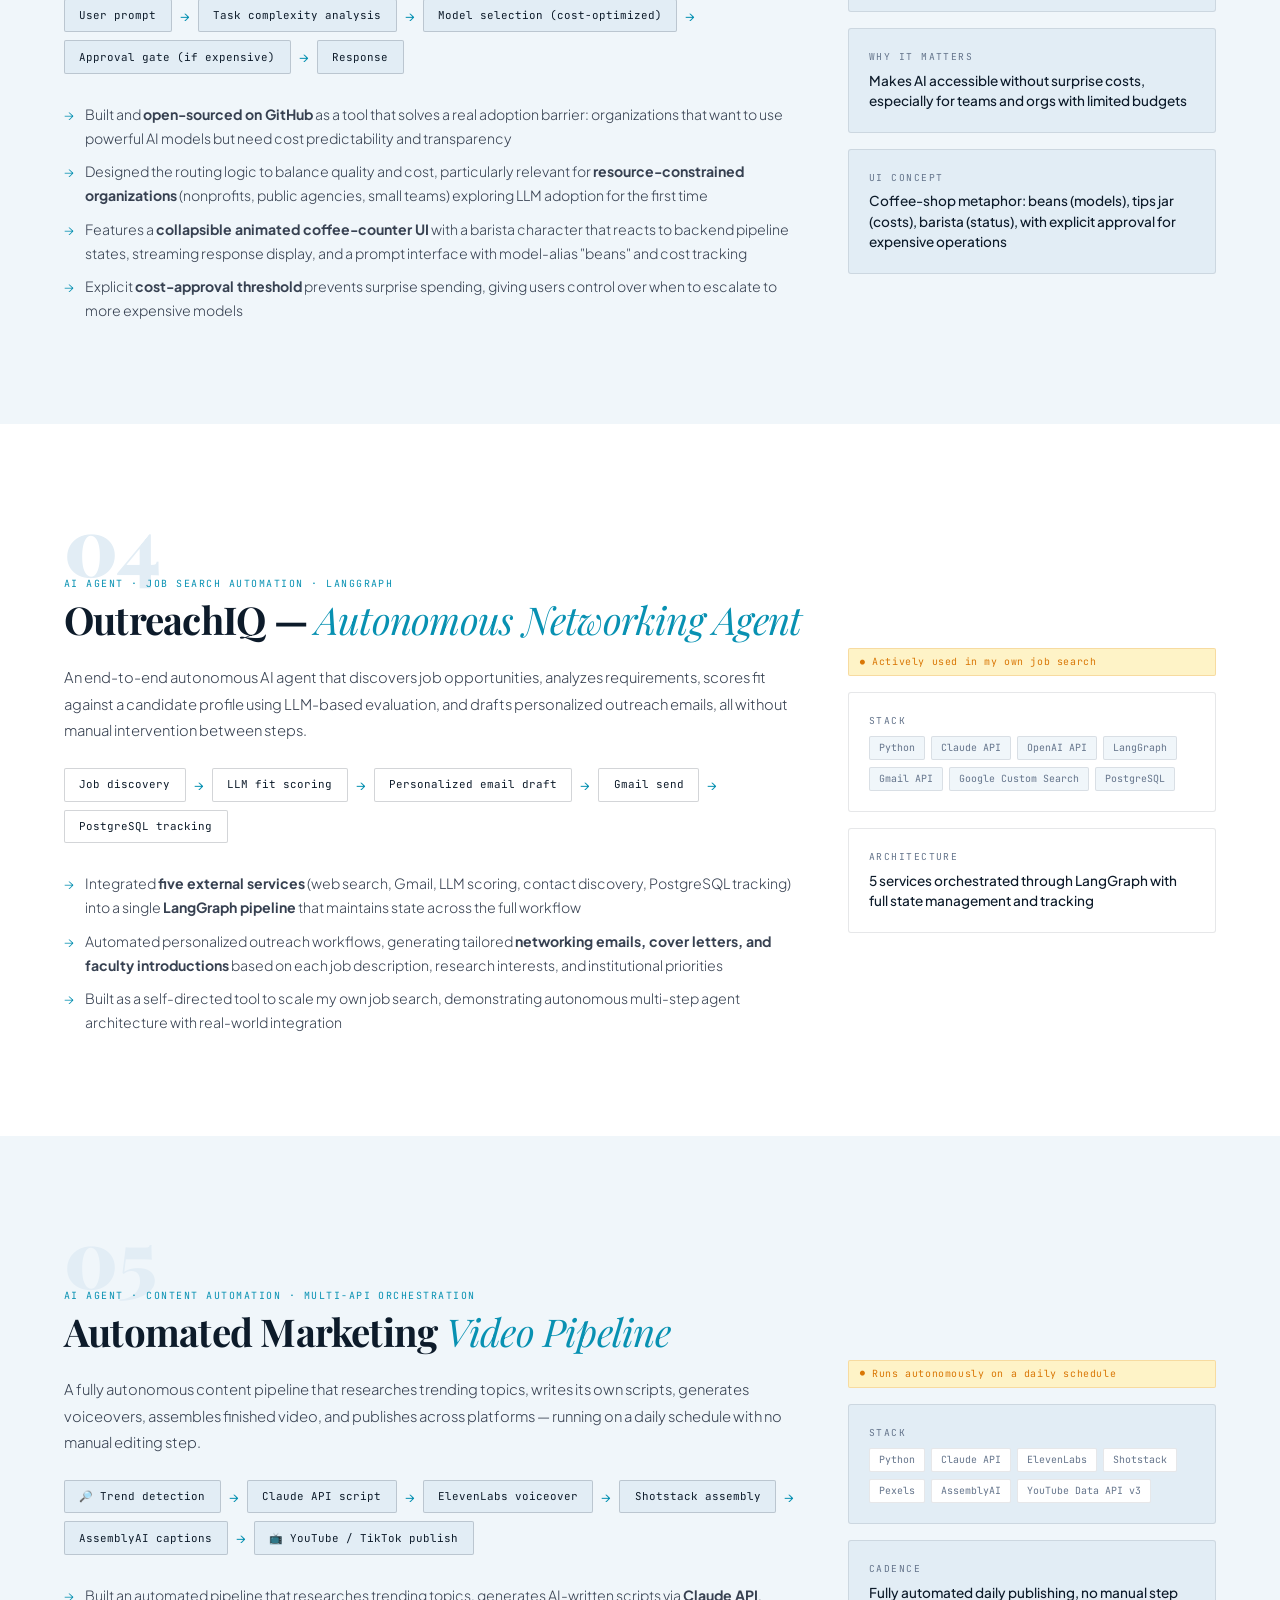
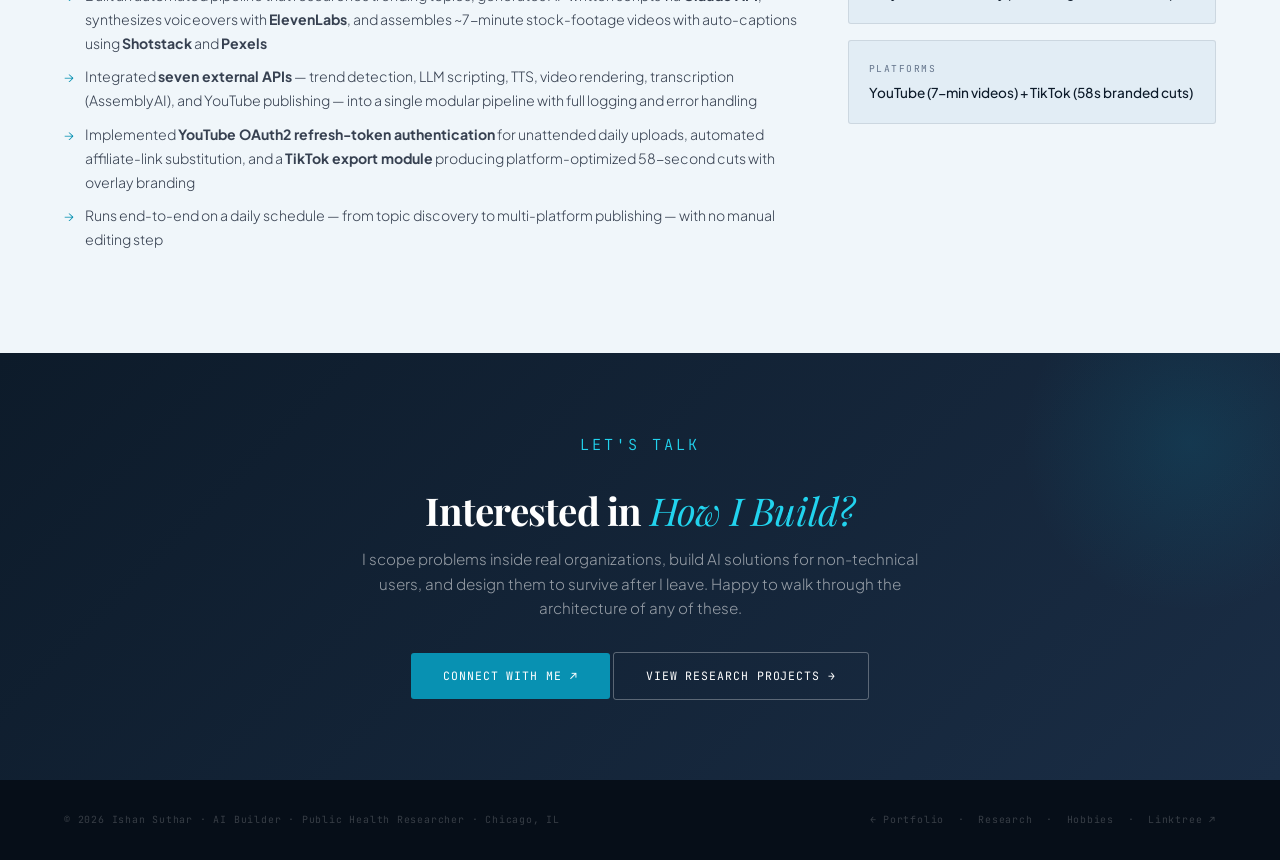
==== commit a6311def: "Update Connect link in navigation menu" ====
--- a/ai-agents.html
+++ b/ai-agents.html
@@ -215,7 +215,7 @@
     <li><a href="research.html">Research</a></li>
     <li><a href="ai-agents.html" class="active">AI Agents</a></li>
     <li><a href="hobbies.html">Hobbies</a></li>
-    <li><a href="https://linktr.ee/i.ishan.2812" target="_blank" class="nav-cta">Connect ↗</a></li>
+    <li><a href="index.html#contact" class="nav-cta">Connect</a></li>
   </ul>
 </nav>
 
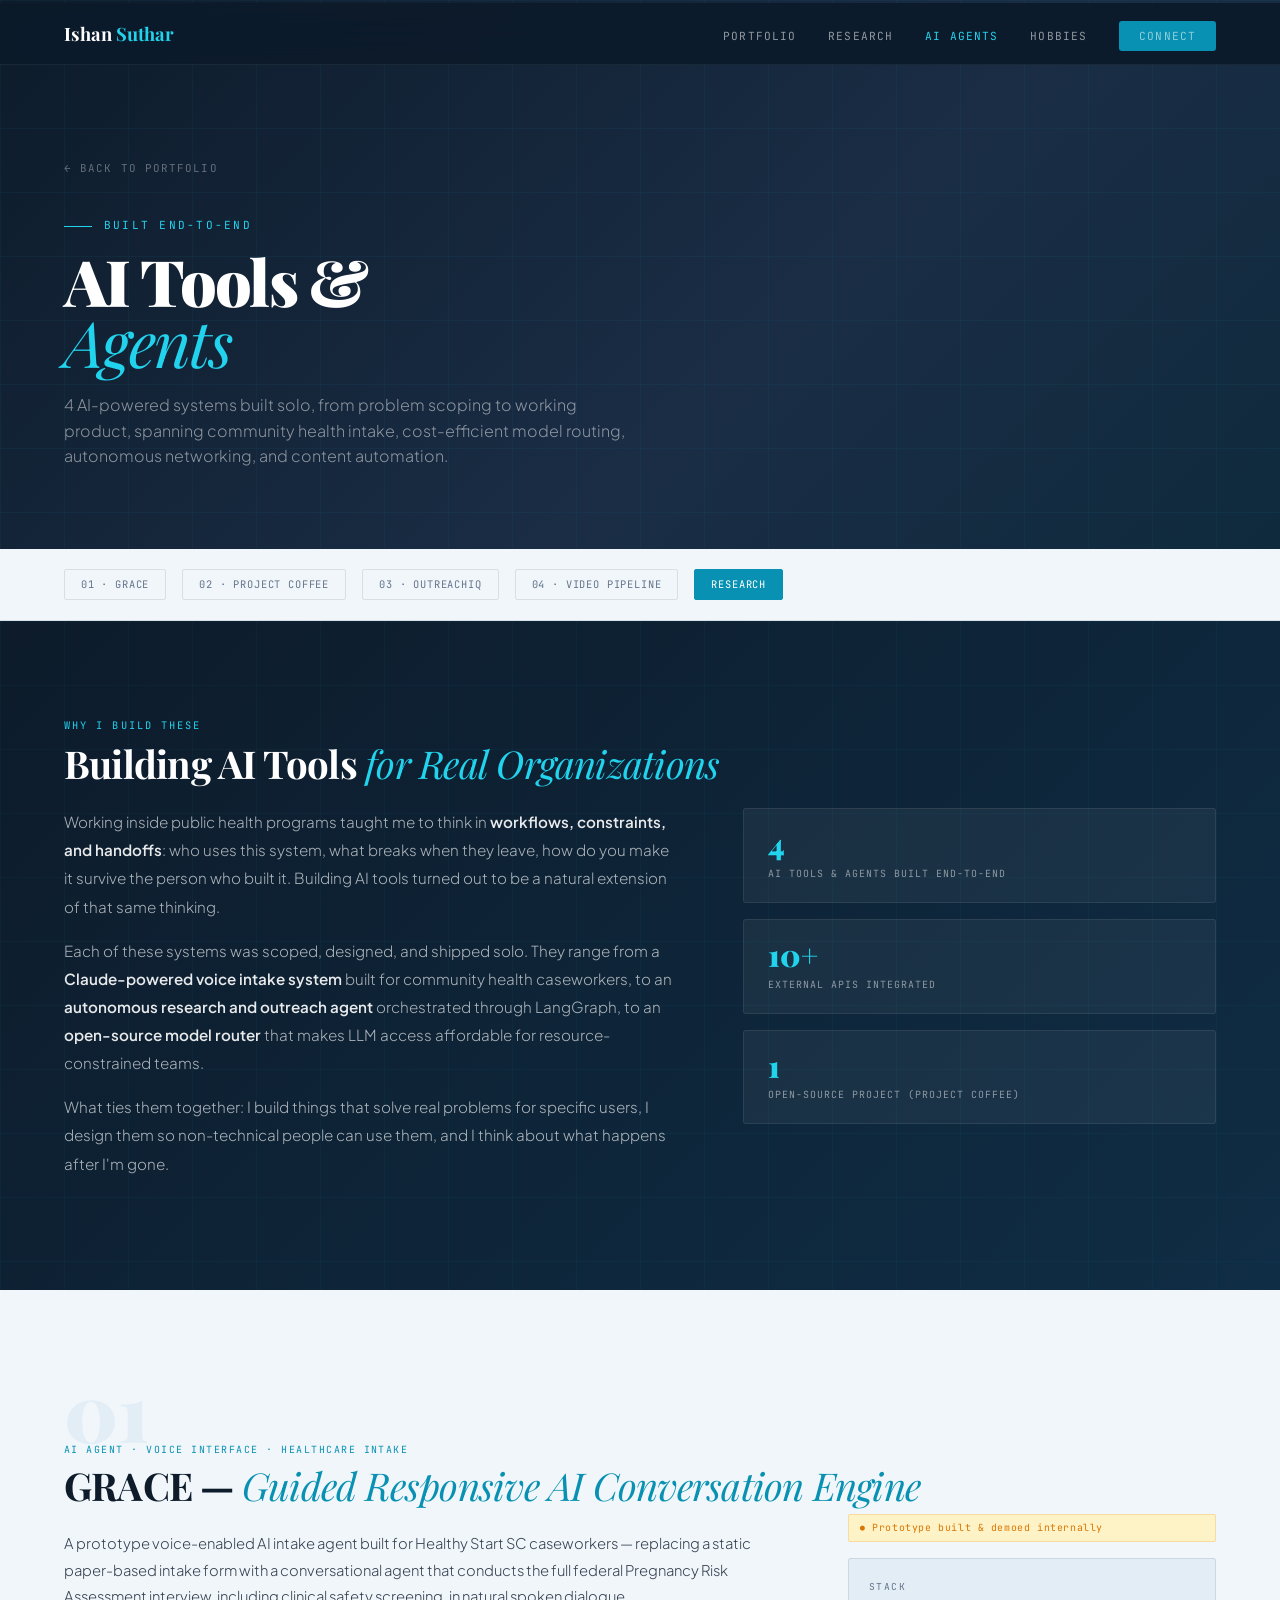
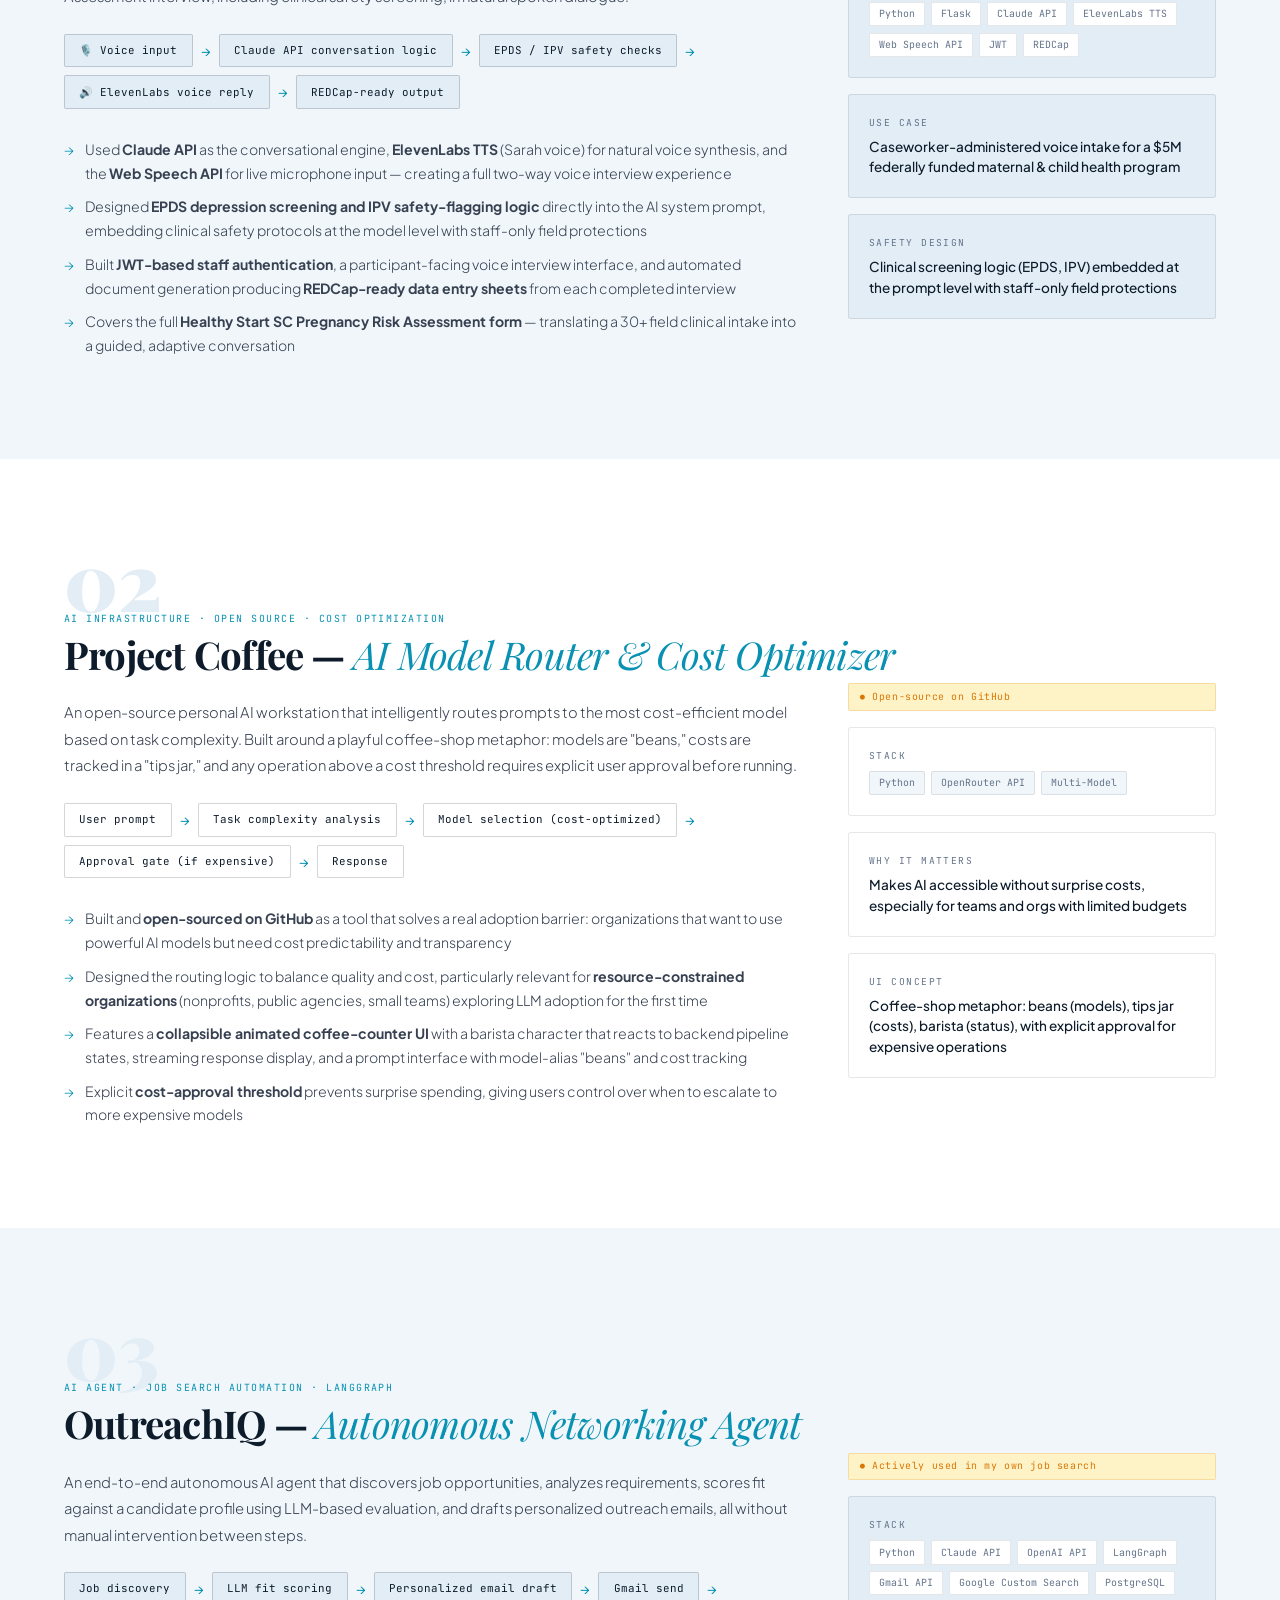
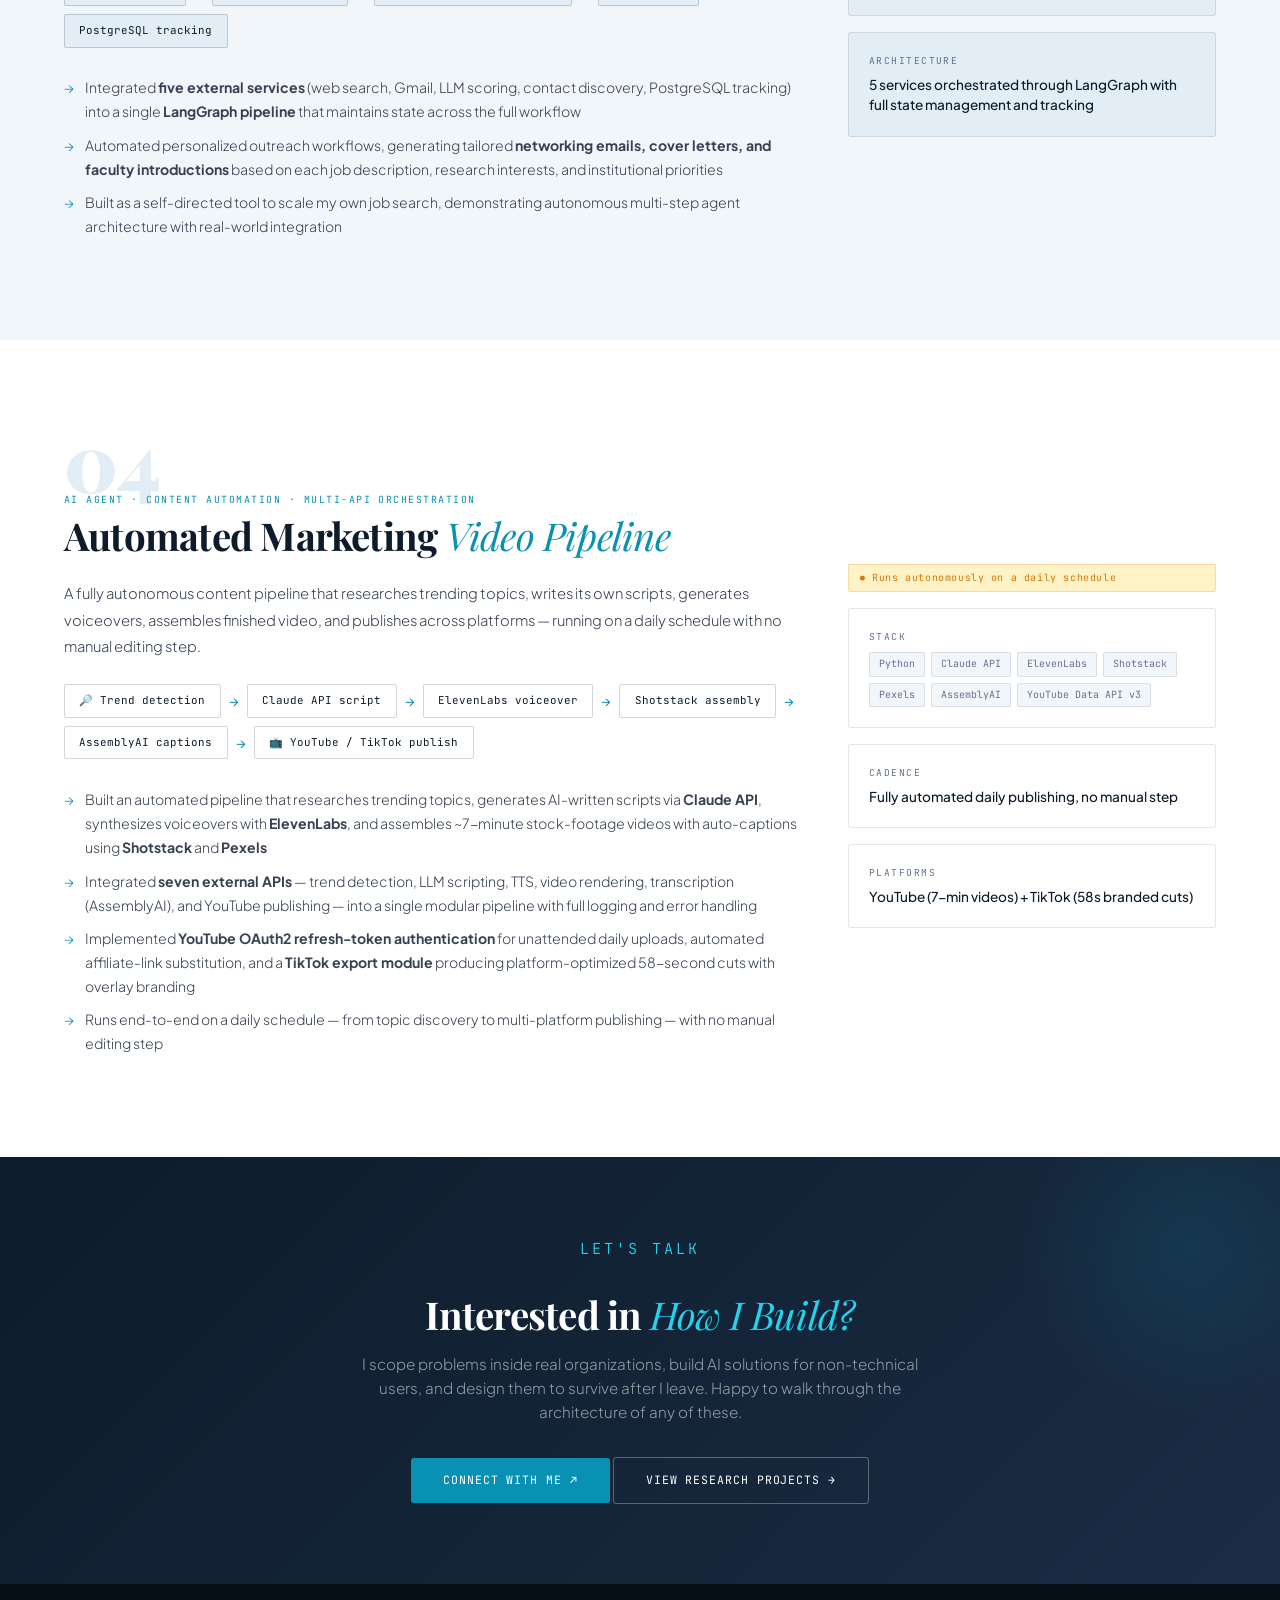
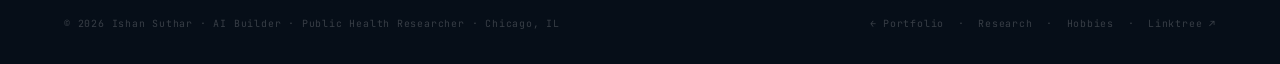
==== commit 3c5a82de: "Revise AI tools count and project navigation order Updated project descriptions and adjusted numberi" ====
--- a/ai-agents.html
+++ b/ai-agents.html
@@ -224,16 +224,15 @@
   <a href="index.html" class="back-link">← Back to Portfolio</a>
   <div class="page-hero-eyebrow">Built End-to-End</div>
   <h1>AI Tools &<br><em>Agents</em></h1>
-  <p class="page-hero-sub">5 AI-powered systems built solo, from problem scoping to working product, spanning community health intake, research study design, cost-efficient model routing, autonomous networking, and content automation.</p>
+  <p class="page-hero-sub">4 AI-powered systems built solo, from problem scoping to working product, spanning community health intake, cost-efficient model routing, autonomous networking, and content automation.</p>
 </div>
 
 <!-- PROJECT NAV -->
 <div class="proj-nav">
   <a href="#grace" class="pnav-btn active">01 · GRACE</a>
-  <a href="#ttengine" class="pnav-btn">02 · TTEngine</a>
-  <a href="#coffee" class="pnav-btn">03 · Project Coffee</a>
-  <a href="#outreachiq" class="pnav-btn">04 · OutreachIQ</a>
-  <a href="#videopipeline" class="pnav-btn">05 · Video Pipeline</a>
+  <a href="#coffee" class="pnav-btn">02 · Project Coffee</a>
+  <a href="#outreachiq" class="pnav-btn">03 · OutreachIQ</a>
+  <a href="#videopipeline" class="pnav-btn">04 · Video Pipeline</a>
   <a href="research.html" class="pnav-btn" style="background:var(--teal);color:#fff;border-color:var(--teal)">Research</a>
 </div>
 
@@ -244,12 +243,12 @@
   <div class="intro-layout">
     <div class="intro-text">
       <p>Working inside public health programs taught me to think in <strong>workflows, constraints, and handoffs</strong>: who uses this system, what breaks when they leave, how do you make it survive the person who built it. Building AI tools turned out to be a natural extension of that same thinking.</p>
-      <p>Each of these systems was scoped, designed, and shipped solo. They range from a <strong>Claude-powered voice intake system</strong> built for community health caseworkers, to an <strong>AI research study design platform</strong> that grew out of my dissertation, to an <strong>open-source model router</strong> that makes LLM access affordable for resource-constrained teams.</p>
+      <p>Each of these systems was scoped, designed, and shipped solo. They range from a <strong>Claude-powered voice intake system</strong> built for community health caseworkers, to an <strong>autonomous research and outreach agent</strong> orchestrated through LangGraph, to an <strong>open-source model router</strong> that makes LLM access affordable for resource-constrained teams.</p>
       <p>What ties them together: I build things that solve real problems for specific users, I design them so non-technical people can use them, and I think about what happens after I'm gone.</p>
     </div>
     <div class="intro-stats">
       <div class="istat">
-        <div class="istat-num">5</div>
+        <div class="istat-num">4</div>
         <div class="istat-label">AI tools & agents built end-to-end</div>
       </div>
       <div class="istat">
@@ -312,54 +311,9 @@
   </div>
 </div>
 
-<!-- ═══ 02 TTENGINE ═══ -->
-<div id="ttengine" class="proj-section fade-up">
+<!-- ═══ 02 PROJECT COFFEE ═══ -->
+<div id="coffee" class="proj-section fade-up">
   <div class="proj-num">02</div>
-  <p class="proj-type">AI Platform · Full-Stack · Research Tools</p>
-  <h2>TTEngine — <em>AI-Powered Research Study Design</em></h2>
-  <div class="proj-detail">
-    <div>
-      <p class="proj-desc">A full-stack AI application that helps researchers design rigorous observational studies from real-world data. Born out of my own dissertation work, where I realized the methodology I was using (target trial emulation) was powerful but inaccessible to most researchers without deep causal inference training. TTEngine translates that complexity into guided, step-by-step protocols.</p>
-      <div class="flow-strip">
-        <span class="flow-step">Research question input</span>
-        <span class="flow-arrow">&rarr;</span>
-        <span class="flow-step">Claude API protocol generation</span>
-        <span class="flow-arrow">&rarr;</span>
-        <span class="flow-step">Interactive study design</span>
-        <span class="flow-arrow">&rarr;</span>
-        <span class="flow-step">Exportable protocol document</span>
-      </div>
-      <ul class="proj-bullets">
-        <li>Scoped, architected, and shipped independently from concept through working product, including <strong>FastAPI backend</strong>, <strong>React frontend</strong>, and <strong>Claude API</strong>-driven protocol generation</li>
-        <li>Designed for non-specialist researchers: the system walks users through study design decisions that would normally require a causal inference methodologist, producing structured protocols they can follow and share</li>
-        <li>Related work accepted at <strong>SER 2026</strong> (Society for Epidemiologic Research), validating the underlying methodology</li>
-        <li>Addresses a real gap: most research teams lack access to target trial emulation expertise, and existing tools assume deep statistical knowledge</li>
-      </ul>
-    </div>
-    <div class="proj-sidebar">
-      <span class="status-pill">Working product, actively developed</span>
-      <div class="sidebar-card">
-        <div class="sc-label">Stack</div>
-        <div class="sc-tags">
-          <span class="sc-tag">Python</span><span class="sc-tag">FastAPI</span><span class="sc-tag">React</span>
-          <span class="sc-tag">Claude API</span><span class="sc-tag">Vite</span>
-        </div>
-      </div>
-      <div class="sidebar-card">
-        <div class="sc-label">Origin</div>
-        <div class="sc-value">Grew out of my PhD dissertation on target trial emulation for heart failure</div>
-      </div>
-      <div class="sidebar-card">
-        <div class="sc-label">What It Solves</div>
-        <div class="sc-value">Makes advanced causal inference methodology accessible to researchers who don't have the training to do it from scratch</div>
-      </div>
-    </div>
-  </div>
-</div>
-
-<!-- ═══ 03 PROJECT COFFEE ═══ -->
-<div id="coffee" class="proj-section fade-up">
-  <div class="proj-num">03</div>
   <p class="proj-type">AI Infrastructure · Open Source · Cost Optimization</p>
   <h2>Project Coffee — <em>AI Model Router & Cost Optimizer</em></h2>
   <div class="proj-detail">
@@ -404,9 +358,9 @@
   </div>
 </div>
 
-<!-- ═══ 04 OUTREACHIQ ═══ -->
+<!-- ═══ 03 OUTREACHIQ ═══ -->
 <div id="outreachiq" class="proj-section fade-up">
-  <div class="proj-num">04</div>
+  <div class="proj-num">03</div>
   <p class="proj-type">AI Agent · Job Search Automation · LangGraph</p>
   <h2>OutreachIQ — <em>Autonomous Networking Agent</em></h2>
   <div class="proj-detail">
@@ -449,7 +403,7 @@
 
 <!-- ═══ 05 MARKETING VIDEO PIPELINE ═══ -->
 <div id="videopipeline" class="proj-section fade-up">
-  <div class="proj-num">05</div>
+  <div class="proj-num">04</div>
   <p class="proj-type">AI Agent · Content Automation · Multi-API Orchestration</p>
   <h2>Automated Marketing <em>Video Pipeline</em></h2>
   <div class="proj-detail">
@@ -543,7 +497,7 @@
   });
 
   // Highlight active proj nav on scroll
-  const sections=['grace','ttengine','coffee','outreachiq','videopipeline'];
+  const sections=['grace','coffee','outreachiq','videopipeline'];
   const pnavBtns = document.querySelectorAll('.proj-nav .pnav-btn[href^="#"]');
   window.addEventListener('scroll',()=>{
     let current='';
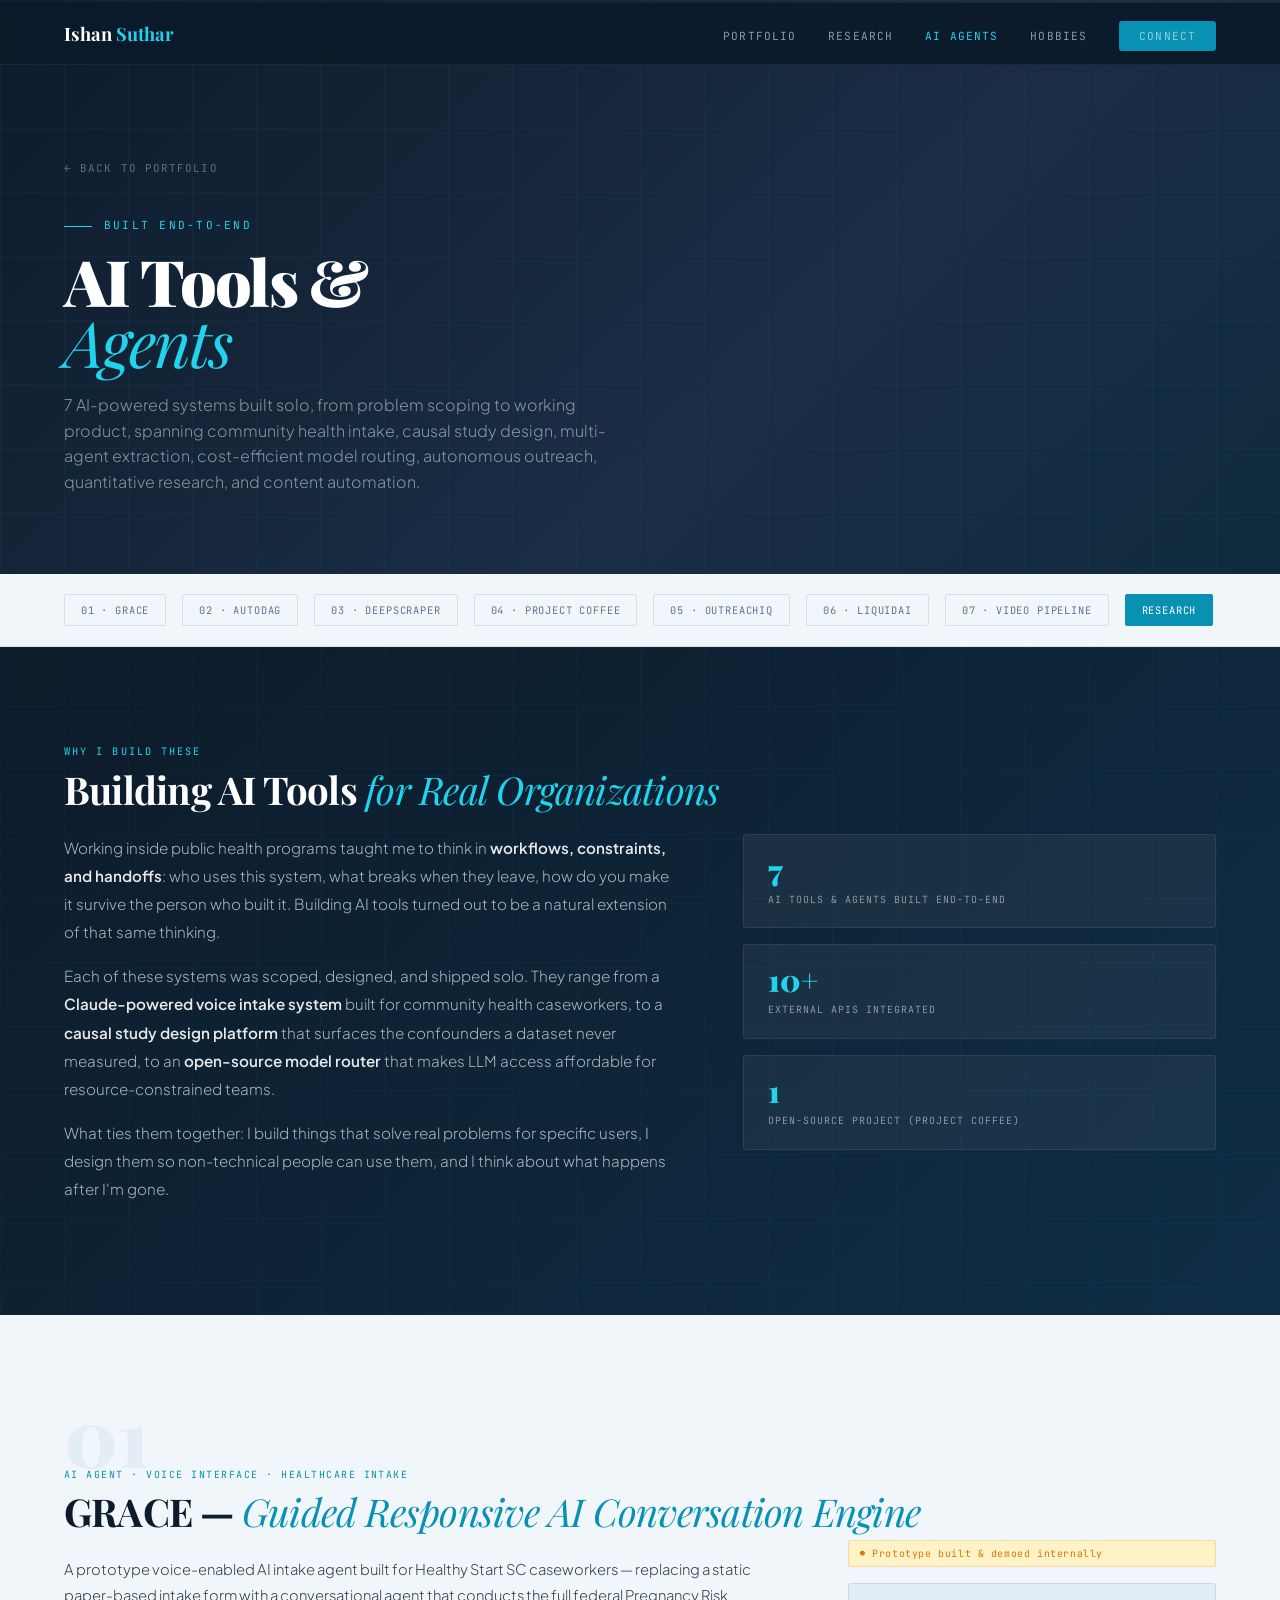
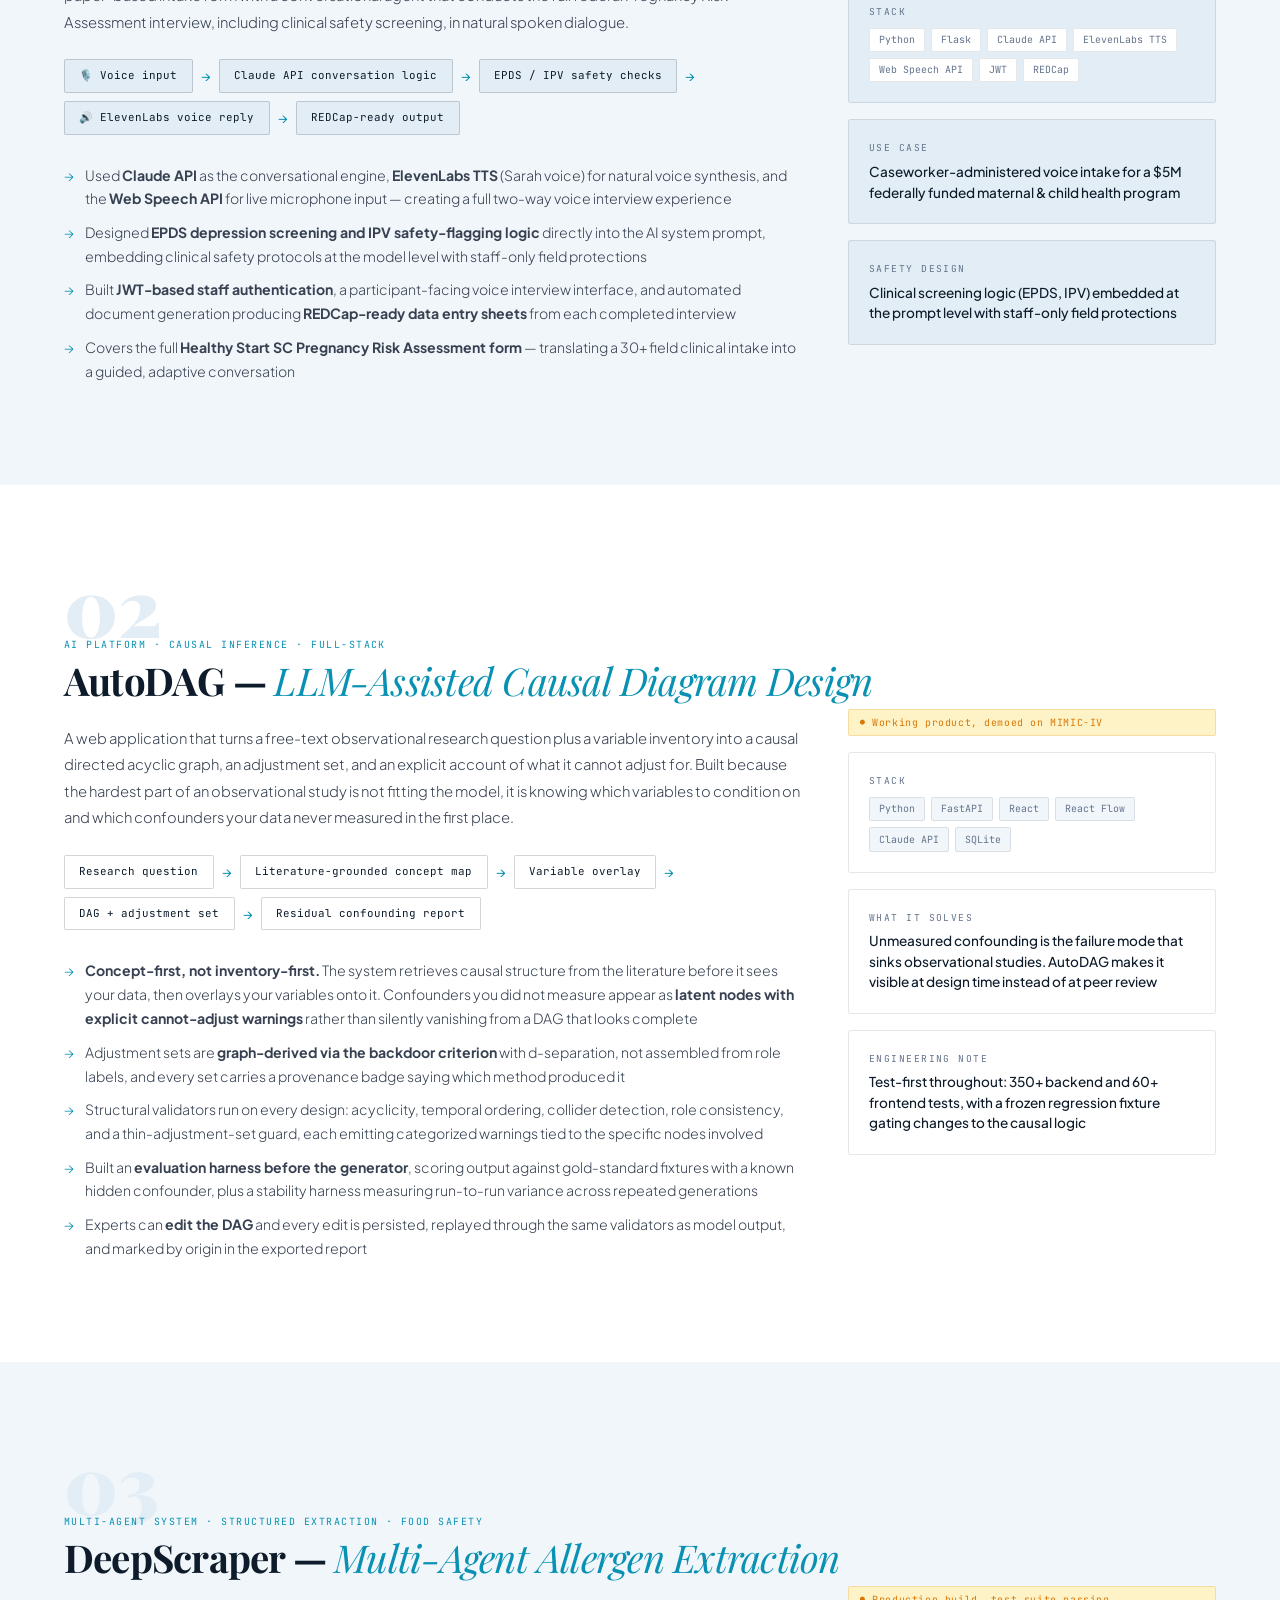
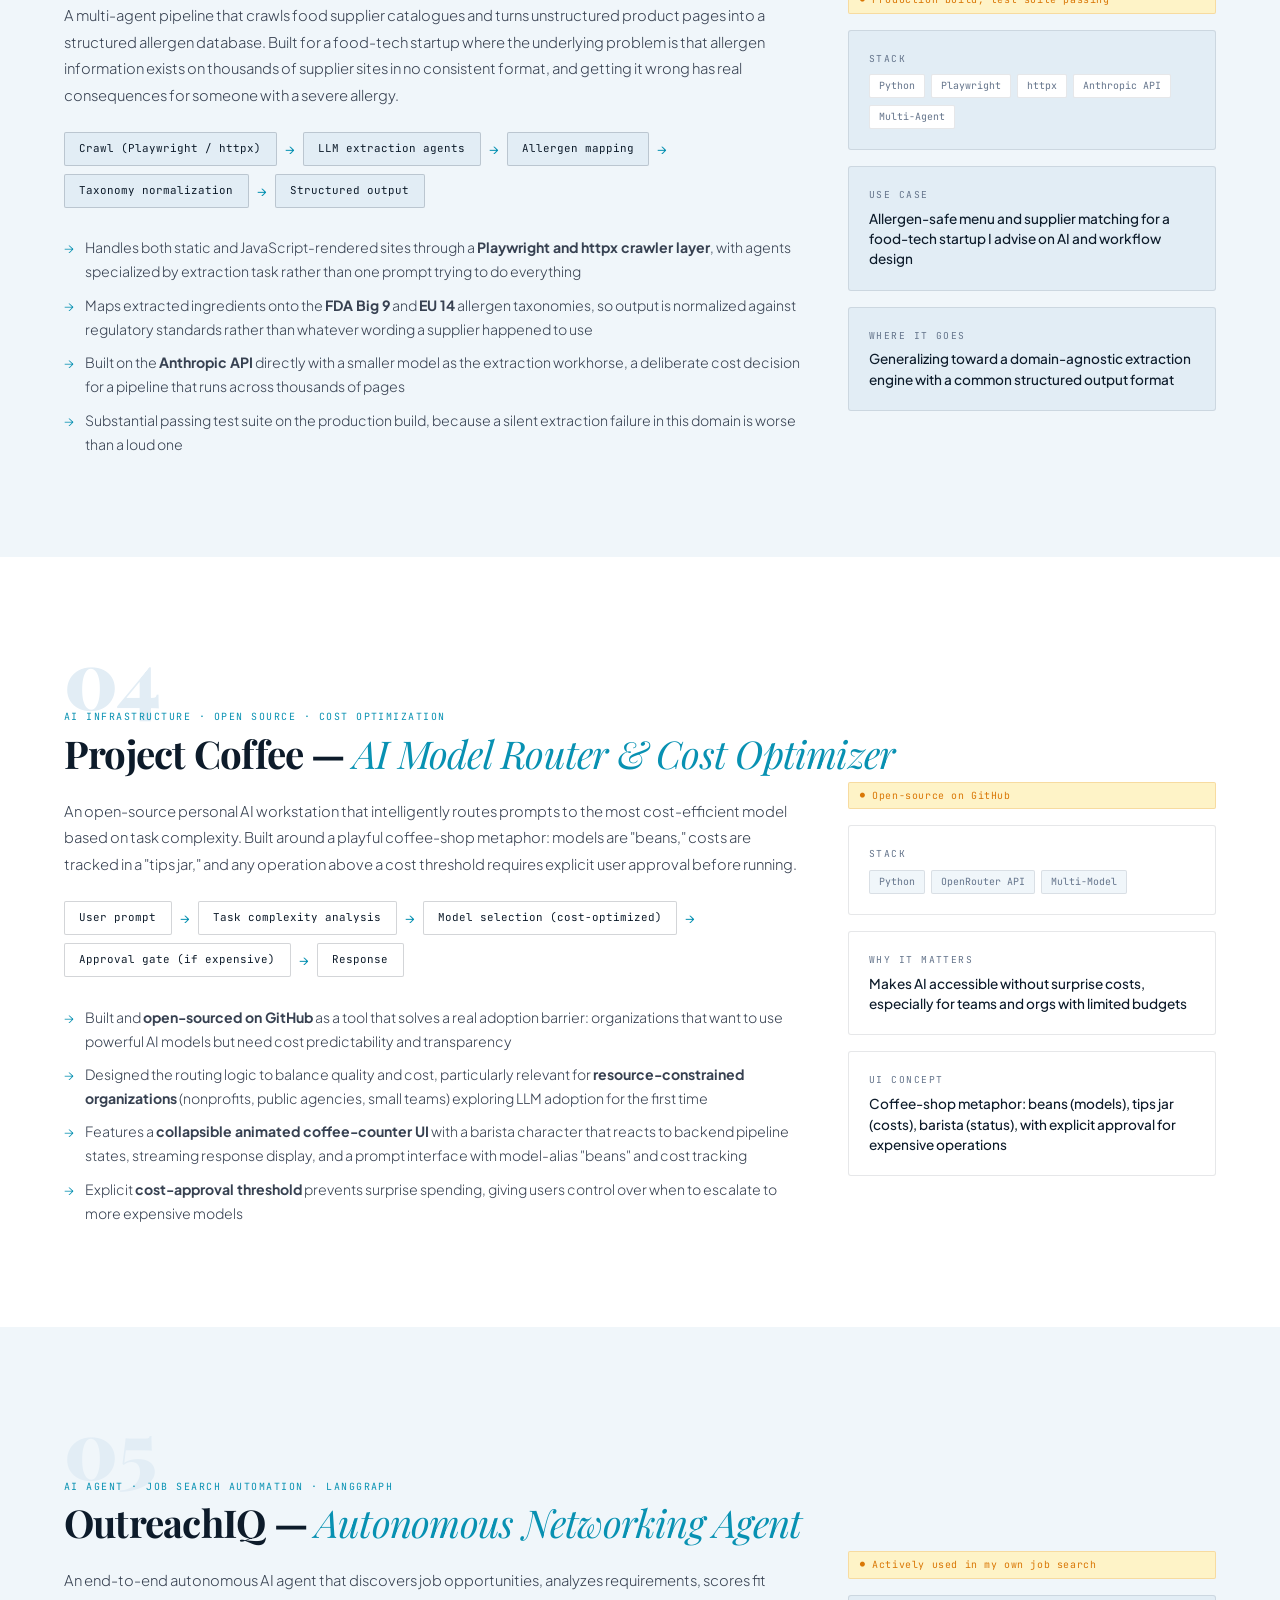
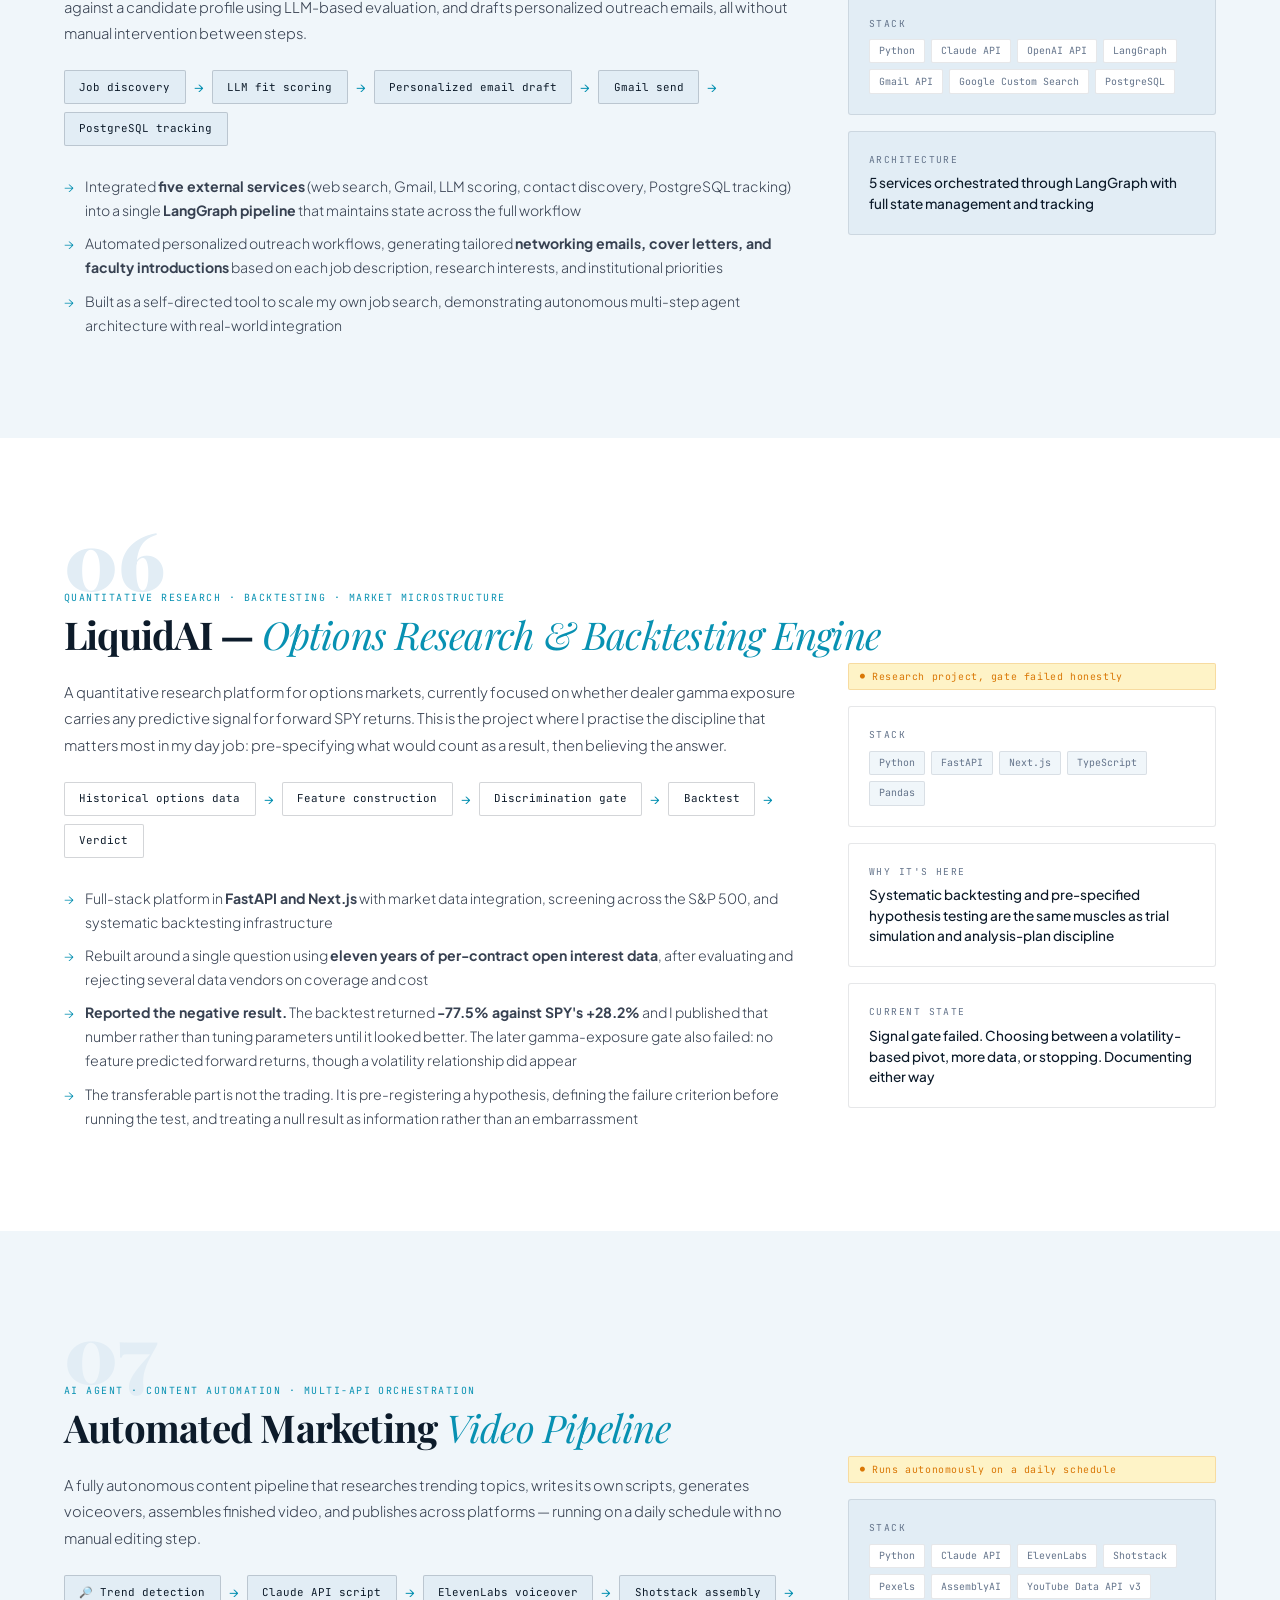
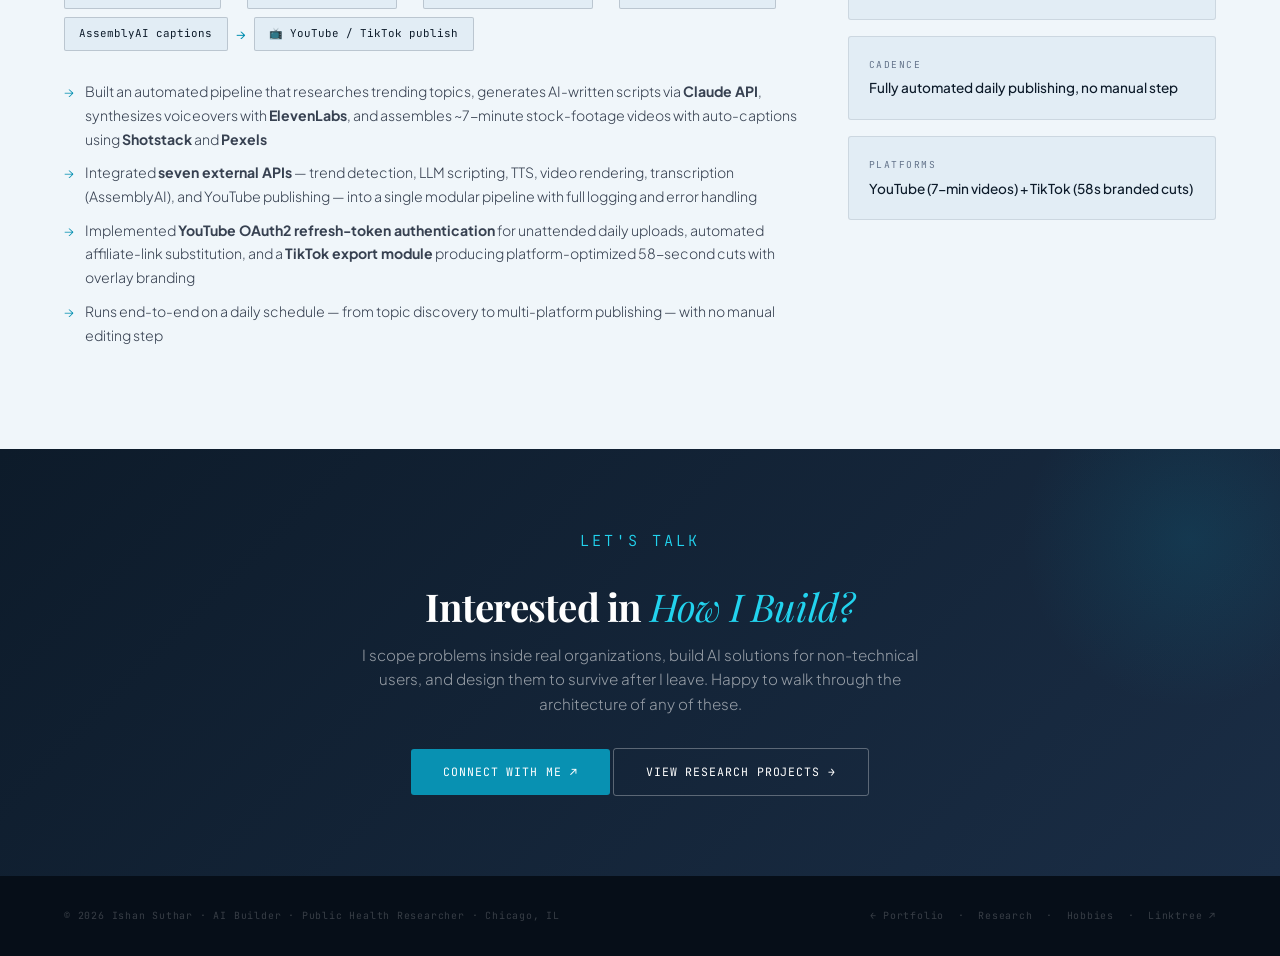
==== commit 66a03e5d: "Update ai-agents.html" ====
--- a/ai-agents.html
+++ b/ai-agents.html
@@ -224,15 +224,18 @@
   <a href="index.html" class="back-link">← Back to Portfolio</a>
   <div class="page-hero-eyebrow">Built End-to-End</div>
   <h1>AI Tools &<br><em>Agents</em></h1>
-  <p class="page-hero-sub">4 AI-powered systems built solo, from problem scoping to working product, spanning community health intake, cost-efficient model routing, autonomous networking, and content automation.</p>
+  <p class="page-hero-sub">7 AI-powered systems built solo, from problem scoping to working product, spanning community health intake, causal study design, multi-agent extraction, cost-efficient model routing, autonomous outreach, quantitative research, and content automation.</p>
 </div>
 
 <!-- PROJECT NAV -->
 <div class="proj-nav">
   <a href="#grace" class="pnav-btn active">01 · GRACE</a>
-  <a href="#coffee" class="pnav-btn">02 · Project Coffee</a>
-  <a href="#outreachiq" class="pnav-btn">03 · OutreachIQ</a>
-  <a href="#videopipeline" class="pnav-btn">04 · Video Pipeline</a>
+  <a href="#autodag" class="pnav-btn">02 · AutoDAG</a>
+  <a href="#deepscraper" class="pnav-btn">03 · DeepScraper</a>
+  <a href="#coffee" class="pnav-btn">04 · Project Coffee</a>
+  <a href="#outreachiq" class="pnav-btn">05 · OutreachIQ</a>
+  <a href="#liquidai" class="pnav-btn">06 · LiquidAI</a>
+  <a href="#videopipeline" class="pnav-btn">07 · Video Pipeline</a>
   <a href="research.html" class="pnav-btn" style="background:var(--teal);color:#fff;border-color:var(--teal)">Research</a>
 </div>
 
@@ -243,12 +246,12 @@
   <div class="intro-layout">
     <div class="intro-text">
       <p>Working inside public health programs taught me to think in <strong>workflows, constraints, and handoffs</strong>: who uses this system, what breaks when they leave, how do you make it survive the person who built it. Building AI tools turned out to be a natural extension of that same thinking.</p>
-      <p>Each of these systems was scoped, designed, and shipped solo. They range from a <strong>Claude-powered voice intake system</strong> built for community health caseworkers, to an <strong>autonomous research and outreach agent</strong> orchestrated through LangGraph, to an <strong>open-source model router</strong> that makes LLM access affordable for resource-constrained teams.</p>
+      <p>Each of these systems was scoped, designed, and shipped solo. They range from a <strong>Claude-powered voice intake system</strong> built for community health caseworkers, to a <strong>causal study design platform</strong> that surfaces the confounders a dataset never measured, to an <strong>open-source model router</strong> that makes LLM access affordable for resource-constrained teams.</p>
       <p>What ties them together: I build things that solve real problems for specific users, I design them so non-technical people can use them, and I think about what happens after I'm gone.</p>
     </div>
     <div class="intro-stats">
       <div class="istat">
-        <div class="istat-num">4</div>
+        <div class="istat-num">7</div>
         <div class="istat-label">AI tools & agents built end-to-end</div>
       </div>
       <div class="istat">
@@ -311,9 +314,105 @@
   </div>
 </div>
 
-<!-- ═══ 02 PROJECT COFFEE ═══ -->
+
+<!-- ═══ 02 AUTODAG ═══ -->
+<div id="autodag" class="proj-section fade-up">
+  <div class="proj-num">02</div>
+  <p class="proj-type">AI Platform &middot; Causal Inference &middot; Full-Stack</p>
+  <h2>AutoDAG &mdash; <em>LLM-Assisted Causal Diagram Design</em></h2>
+  <div class="proj-detail">
+    <div>
+      <p class="proj-desc">A web application that turns a free-text observational research question plus a variable inventory into a causal directed acyclic graph, an adjustment set, and an explicit account of what it cannot adjust for. Built because the hardest part of an observational study is not fitting the model, it is knowing which variables to condition on and which confounders your data never measured in the first place.</p>
+      <div class="flow-strip">
+        <span class="flow-step">Research question</span>
+        <span class="flow-arrow">&rarr;</span>
+        <span class="flow-step">Literature-grounded concept map</span>
+        <span class="flow-arrow">&rarr;</span>
+        <span class="flow-step">Variable overlay</span>
+        <span class="flow-arrow">&rarr;</span>
+        <span class="flow-step">DAG + adjustment set</span>
+        <span class="flow-arrow">&rarr;</span>
+        <span class="flow-step">Residual confounding report</span>
+      </div>
+      <ul class="proj-bullets">
+        <li><strong>Concept-first, not inventory-first.</strong> The system retrieves causal structure from the literature before it sees your data, then overlays your variables onto it. Confounders you did not measure appear as <strong>latent nodes with explicit cannot-adjust warnings</strong> rather than silently vanishing from a DAG that looks complete</li>
+        <li>Adjustment sets are <strong>graph-derived via the backdoor criterion</strong> with d-separation, not assembled from role labels, and every set carries a provenance badge saying which method produced it</li>
+        <li>Structural validators run on every design: acyclicity, temporal ordering, collider detection, role consistency, and a thin-adjustment-set guard, each emitting categorized warnings tied to the specific nodes involved</li>
+        <li>Built an <strong>evaluation harness before the generator</strong>, scoring output against gold-standard fixtures with a known hidden confounder, plus a stability harness measuring run-to-run variance across repeated generations</li>
+        <li>Experts can <strong>edit the DAG</strong> and every edit is persisted, replayed through the same validators as model output, and marked by origin in the exported report</li>
+      </ul>
+    </div>
+    <div class="proj-sidebar">
+      <span class="status-pill">Working product, demoed on MIMIC-IV</span>
+      <div class="sidebar-card">
+        <div class="sc-label">Stack</div>
+        <div class="sc-tags">
+          <span class="sc-tag">Python</span><span class="sc-tag">FastAPI</span><span class="sc-tag">React</span>
+          <span class="sc-tag">React Flow</span><span class="sc-tag">Claude API</span><span class="sc-tag">SQLite</span>
+        </div>
+      </div>
+      <div class="sidebar-card">
+        <div class="sc-label">What It Solves</div>
+        <div class="sc-value">Unmeasured confounding is the failure mode that sinks observational studies. AutoDAG makes it visible at design time instead of at peer review</div>
+      </div>
+      <div class="sidebar-card">
+        <div class="sc-label">Engineering Note</div>
+        <div class="sc-value">Test-first throughout: 350+ backend and 60+ frontend tests, with a frozen regression fixture gating changes to the causal logic</div>
+      </div>
+    </div>
+  </div>
+</div>
+
+<!-- ═══ 03 DEEPSCRAPER ═══ -->
+<div id="deepscraper" class="proj-section fade-up">
+  <div class="proj-num">03</div>
+  <p class="proj-type">Multi-Agent System &middot; Structured Extraction &middot; Food Safety</p>
+  <h2>DeepScraper &mdash; <em>Multi-Agent Allergen Extraction</em></h2>
+  <div class="proj-detail">
+    <div>
+      <p class="proj-desc">A multi-agent pipeline that crawls food supplier catalogues and turns unstructured product pages into a structured allergen database. Built for a food-tech startup where the underlying problem is that allergen information exists on thousands of supplier sites in no consistent format, and getting it wrong has real consequences for someone with a severe allergy.</p>
+      <div class="flow-strip">
+        <span class="flow-step">Crawl (Playwright / httpx)</span>
+        <span class="flow-arrow">&rarr;</span>
+        <span class="flow-step">LLM extraction agents</span>
+        <span class="flow-arrow">&rarr;</span>
+        <span class="flow-step">Allergen mapping</span>
+        <span class="flow-arrow">&rarr;</span>
+        <span class="flow-step">Taxonomy normalization</span>
+        <span class="flow-arrow">&rarr;</span>
+        <span class="flow-step">Structured output</span>
+      </div>
+      <ul class="proj-bullets">
+        <li>Handles both static and JavaScript-rendered sites through a <strong>Playwright and httpx crawler layer</strong>, with agents specialized by extraction task rather than one prompt trying to do everything</li>
+        <li>Maps extracted ingredients onto the <strong>FDA Big 9</strong> and <strong>EU 14</strong> allergen taxonomies, so output is normalized against regulatory standards rather than whatever wording a supplier happened to use</li>
+        <li>Built on the <strong>Anthropic API</strong> directly with a smaller model as the extraction workhorse, a deliberate cost decision for a pipeline that runs across thousands of pages</li>
+        <li>Substantial passing test suite on the production build, because a silent extraction failure in this domain is worse than a loud one</li>
+      </ul>
+    </div>
+    <div class="proj-sidebar">
+      <span class="status-pill">Production build, test suite passing</span>
+      <div class="sidebar-card">
+        <div class="sc-label">Stack</div>
+        <div class="sc-tags">
+          <span class="sc-tag">Python</span><span class="sc-tag">Playwright</span><span class="sc-tag">httpx</span>
+          <span class="sc-tag">Anthropic API</span><span class="sc-tag">Multi-Agent</span>
+        </div>
+      </div>
+      <div class="sidebar-card">
+        <div class="sc-label">Use Case</div>
+        <div class="sc-value">Allergen-safe menu and supplier matching for a food-tech startup I advise on AI and workflow design</div>
+      </div>
+      <div class="sidebar-card">
+        <div class="sc-label">Where It Goes</div>
+        <div class="sc-value">Generalizing toward a domain-agnostic extraction engine with a common structured output format</div>
+      </div>
+    </div>
+  </div>
+</div>
+
+<!-- ═══ 04 PROJECT COFFEE ═══ -->
 <div id="coffee" class="proj-section fade-up">
-  <div class="proj-num">02</div>
+  <div class="proj-num">04</div>
   <p class="proj-type">AI Infrastructure · Open Source · Cost Optimization</p>
   <h2>Project Coffee — <em>AI Model Router & Cost Optimizer</em></h2>
   <div class="proj-detail">
@@ -358,9 +457,9 @@
   </div>
 </div>
 
-<!-- ═══ 03 OUTREACHIQ ═══ -->
+<!-- ═══ 05 OUTREACHIQ ═══ -->
 <div id="outreachiq" class="proj-section fade-up">
-  <div class="proj-num">03</div>
+  <div class="proj-num">05</div>
   <p class="proj-type">AI Agent · Job Search Automation · LangGraph</p>
   <h2>OutreachIQ — <em>Autonomous Networking Agent</em></h2>
   <div class="proj-detail">
@@ -401,9 +500,57 @@
   </div>
 </div>
 
-<!-- ═══ 05 MARKETING VIDEO PIPELINE ═══ -->
+
+<!-- ═══ 06 LIQUIDAI ═══ -->
+<div id="liquidai" class="proj-section fade-up">
+  <div class="proj-num">06</div>
+  <p class="proj-type">Quantitative Research &middot; Backtesting &middot; Market Microstructure</p>
+  <h2>LiquidAI &mdash; <em>Options Research &amp; Backtesting Engine</em></h2>
+  <div class="proj-detail">
+    <div>
+      <p class="proj-desc">A quantitative research platform for options markets, currently focused on whether dealer gamma exposure carries any predictive signal for forward SPY returns. This is the project where I practise the discipline that matters most in my day job: pre-specifying what would count as a result, then believing the answer.</p>
+      <div class="flow-strip">
+        <span class="flow-step">Historical options data</span>
+        <span class="flow-arrow">&rarr;</span>
+        <span class="flow-step">Feature construction</span>
+        <span class="flow-arrow">&rarr;</span>
+        <span class="flow-step">Discrimination gate</span>
+        <span class="flow-arrow">&rarr;</span>
+        <span class="flow-step">Backtest</span>
+        <span class="flow-arrow">&rarr;</span>
+        <span class="flow-step">Verdict</span>
+      </div>
+      <ul class="proj-bullets">
+        <li>Full-stack platform in <strong>FastAPI and Next.js</strong> with market data integration, screening across the S&amp;P 500, and systematic backtesting infrastructure</li>
+        <li>Rebuilt around a single question using <strong>eleven years of per-contract open interest data</strong>, after evaluating and rejecting several data vendors on coverage and cost</li>
+        <li><strong>Reported the negative result.</strong> The backtest returned <strong>-77.5% against SPY's +28.2%</strong> and I published that number rather than tuning parameters until it looked better. The later gamma-exposure gate also failed: no feature predicted forward returns, though a volatility relationship did appear</li>
+        <li>The transferable part is not the trading. It is pre-registering a hypothesis, defining the failure criterion before running the test, and treating a null result as information rather than an embarrassment</li>
+      </ul>
+    </div>
+    <div class="proj-sidebar">
+      <span class="status-pill">Research project, gate failed honestly</span>
+      <div class="sidebar-card">
+        <div class="sc-label">Stack</div>
+        <div class="sc-tags">
+          <span class="sc-tag">Python</span><span class="sc-tag">FastAPI</span><span class="sc-tag">Next.js</span>
+          <span class="sc-tag">TypeScript</span><span class="sc-tag">Pandas</span>
+        </div>
+      </div>
+      <div class="sidebar-card">
+        <div class="sc-label">Why It's Here</div>
+        <div class="sc-value">Systematic backtesting and pre-specified hypothesis testing are the same muscles as trial simulation and analysis-plan discipline</div>
+      </div>
+      <div class="sidebar-card">
+        <div class="sc-label">Current State</div>
+        <div class="sc-value">Signal gate failed. Choosing between a volatility-based pivot, more data, or stopping. Documenting either way</div>
+      </div>
+    </div>
+  </div>
+</div>
+
+<!-- ═══ 07 MARKETING VIDEO PIPELINE ═══ -->
 <div id="videopipeline" class="proj-section fade-up">
-  <div class="proj-num">04</div>
+  <div class="proj-num">07</div>
   <p class="proj-type">AI Agent · Content Automation · Multi-API Orchestration</p>
   <h2>Automated Marketing <em>Video Pipeline</em></h2>
   <div class="proj-detail">
@@ -497,7 +644,7 @@
   });
 
   // Highlight active proj nav on scroll
-  const sections=['grace','coffee','outreachiq','videopipeline'];
+  const sections=['grace','autodag','deepscraper','coffee','outreachiq','liquidai','videopipeline'];
   const pnavBtns = document.querySelectorAll('.proj-nav .pnav-btn[href^="#"]');
   window.addEventListener('scroll',()=>{
     let current='';
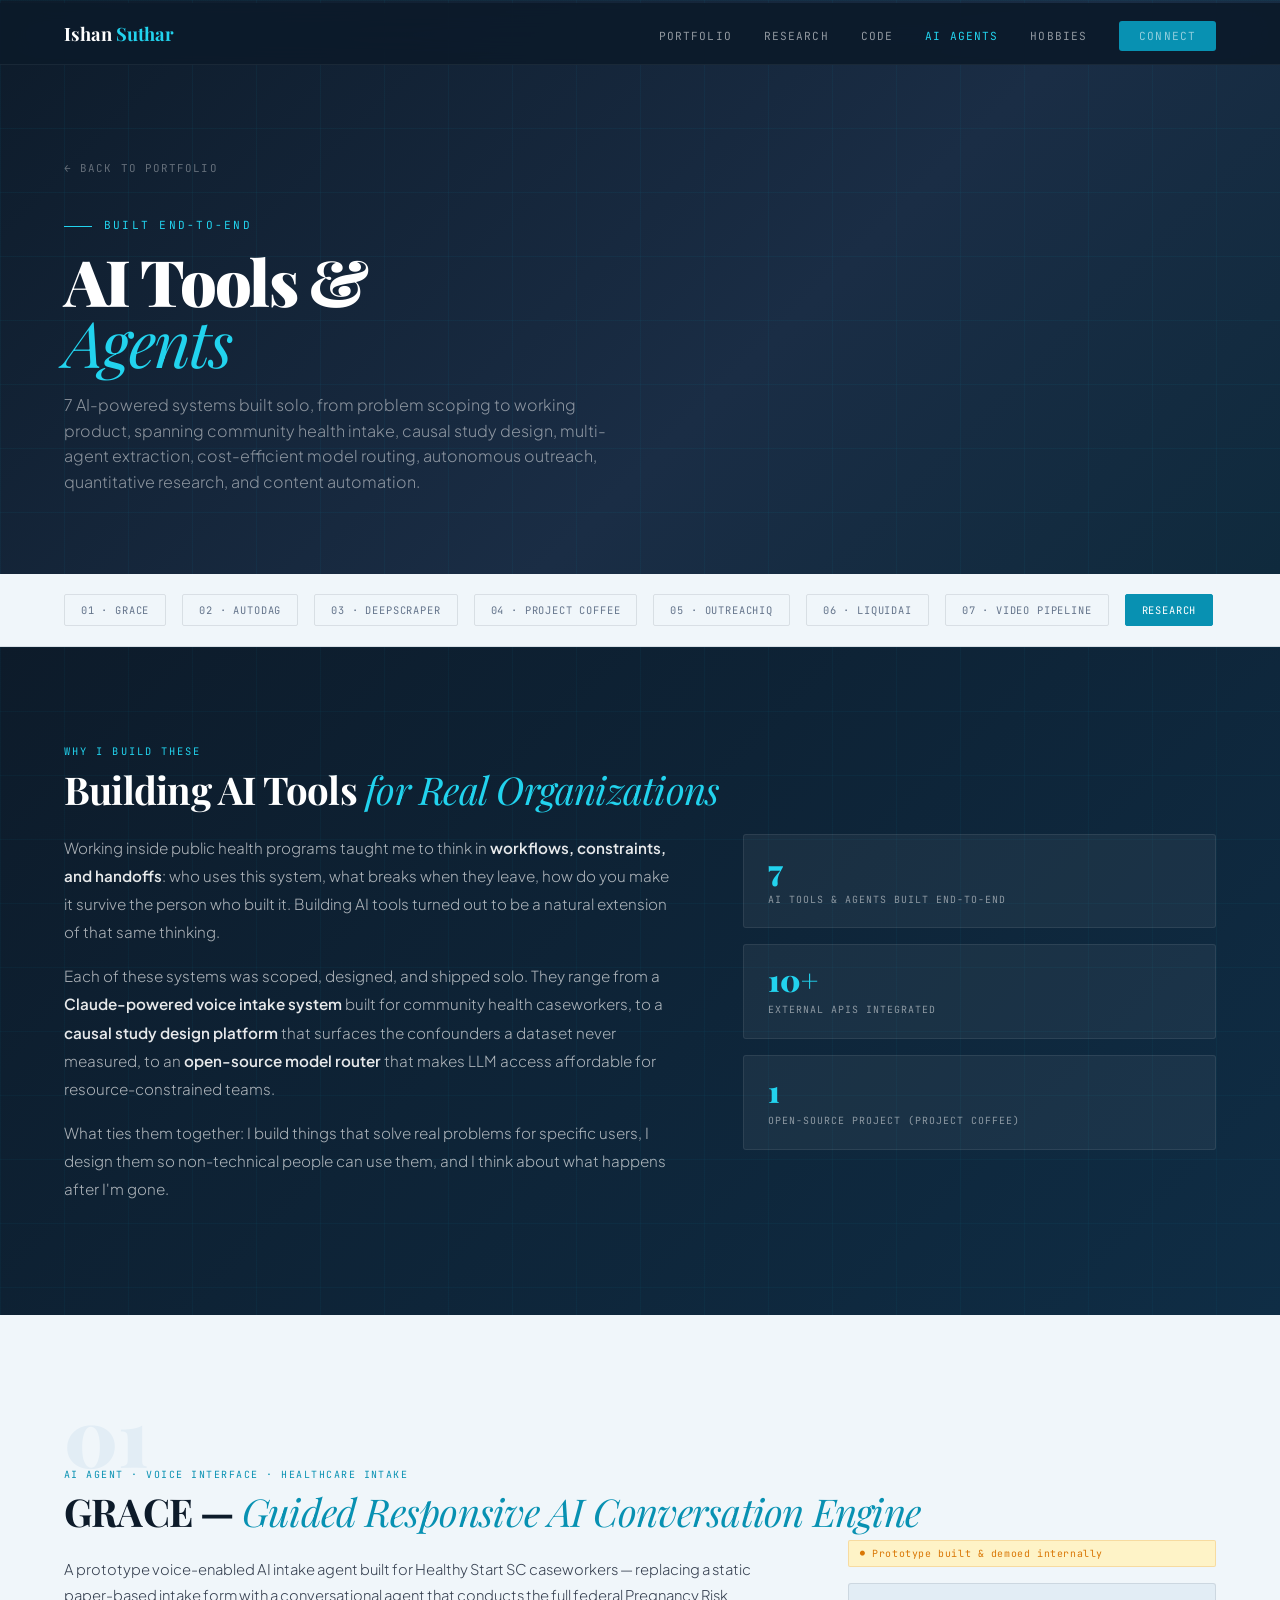
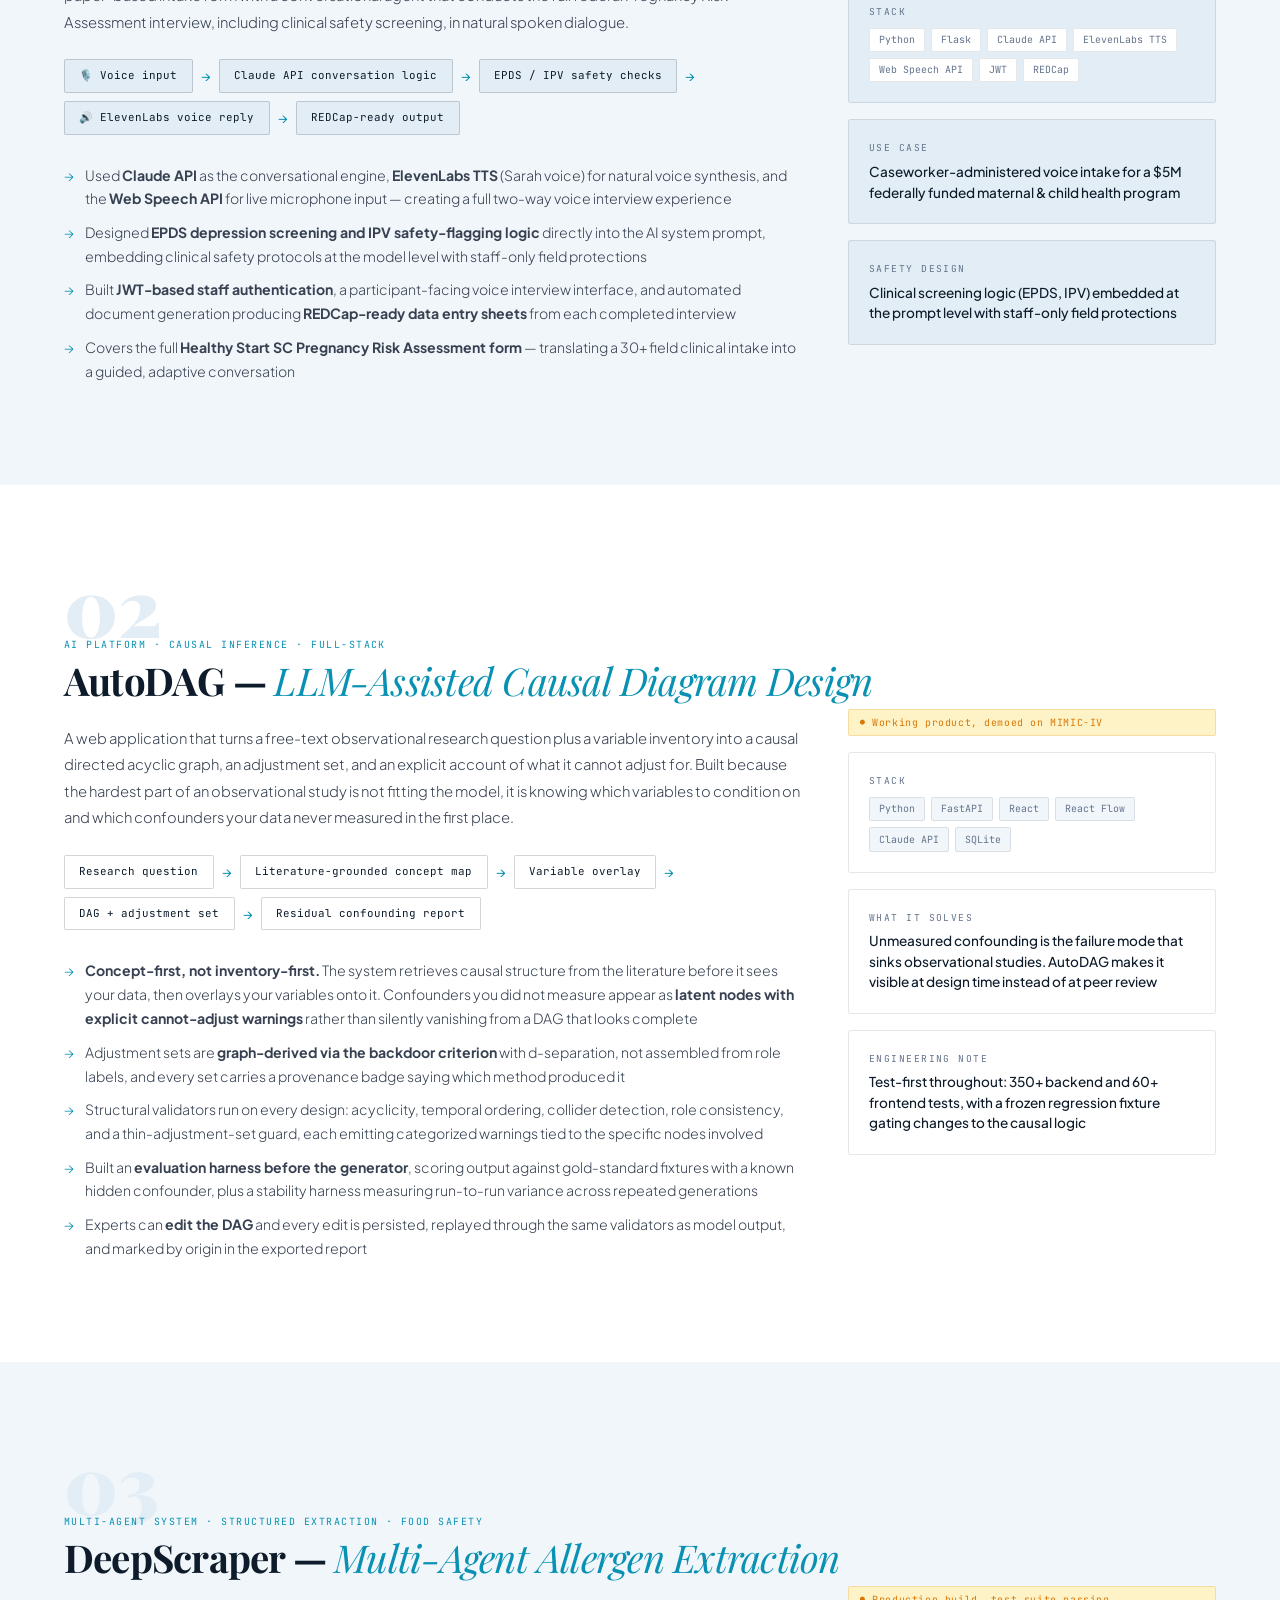
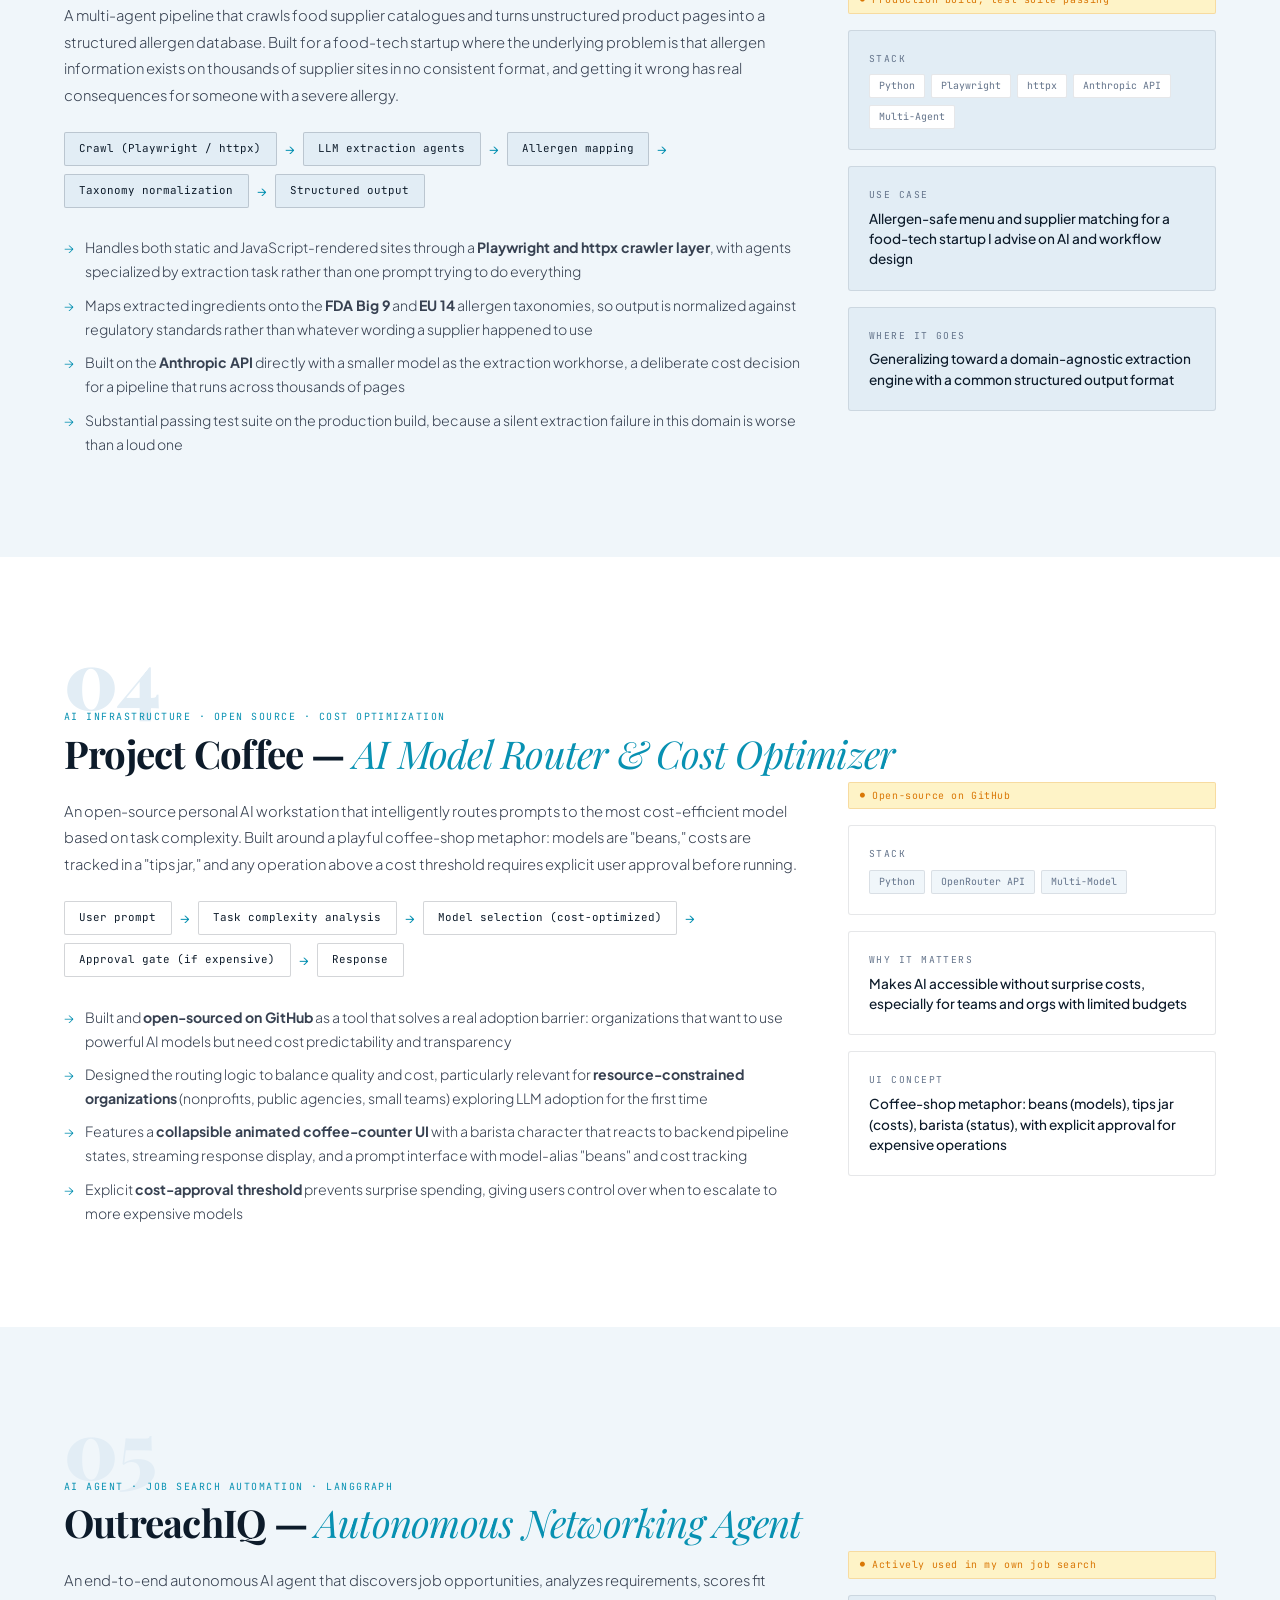
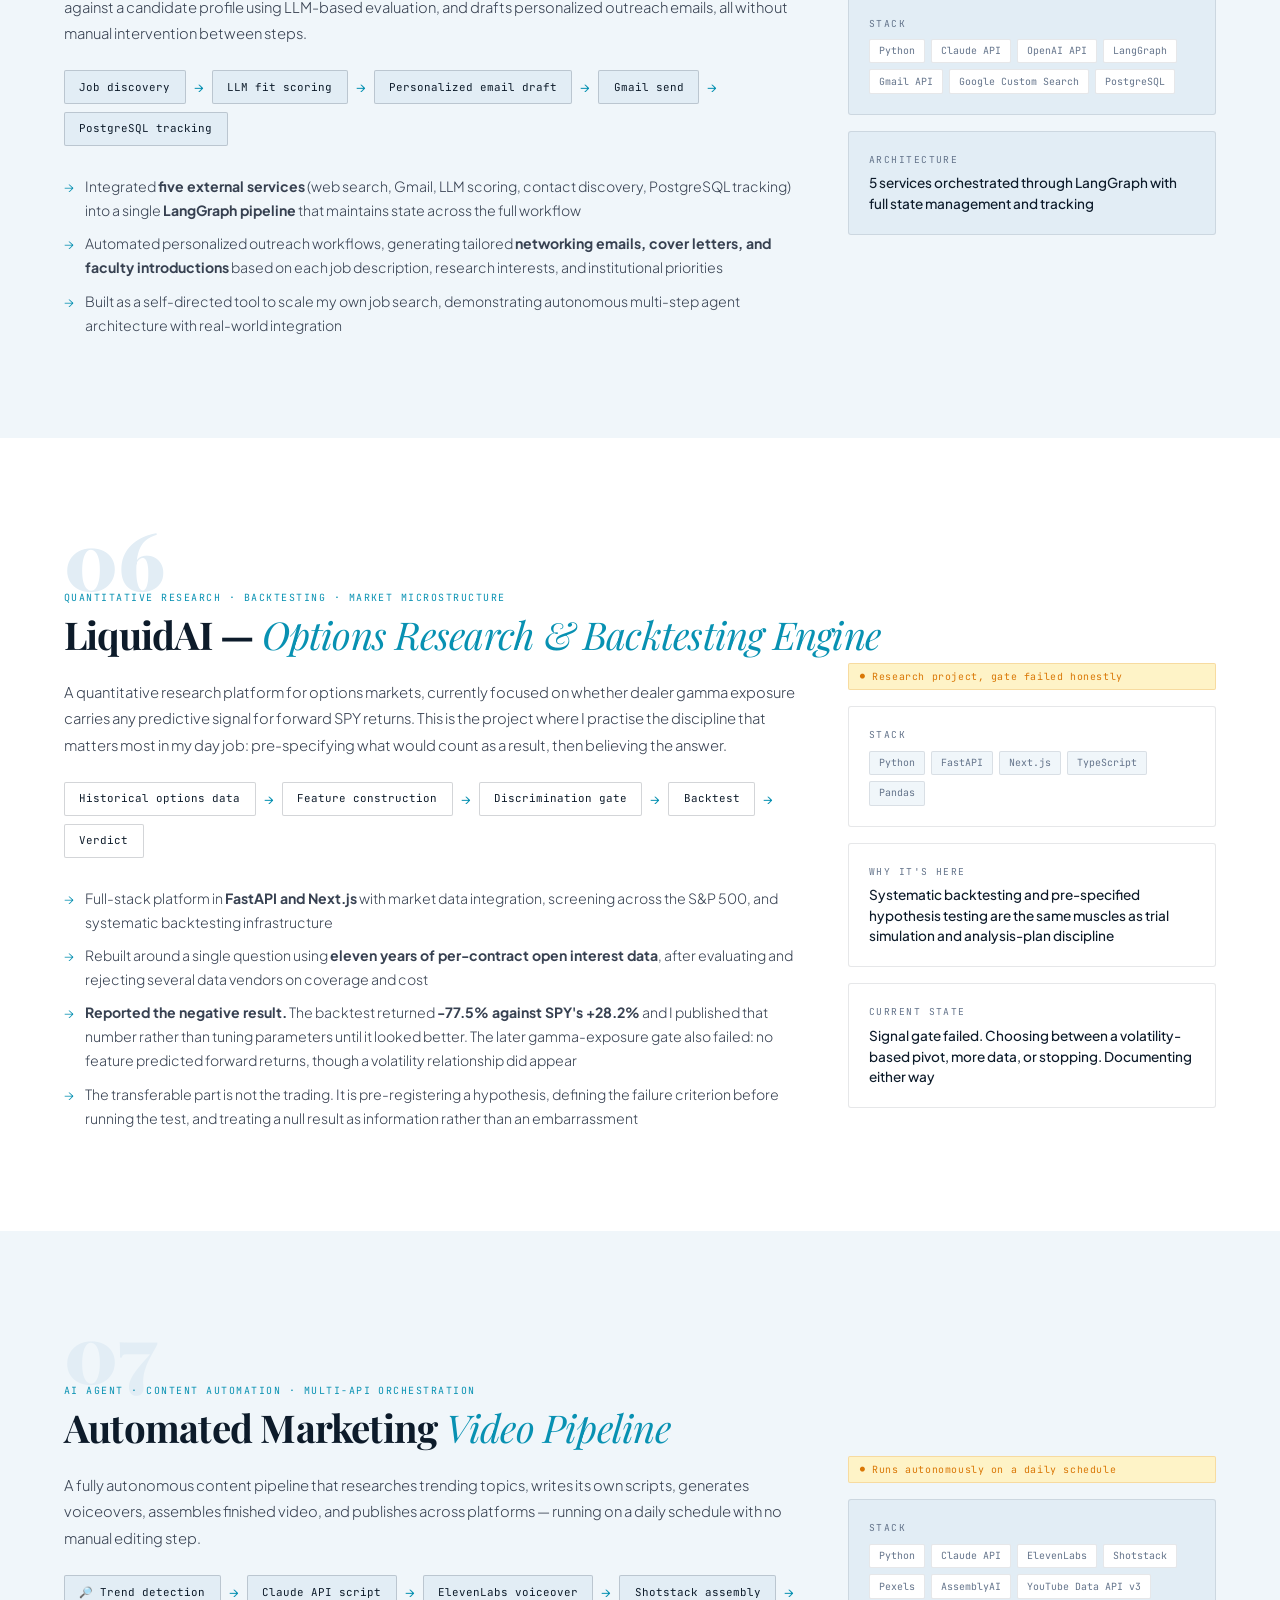
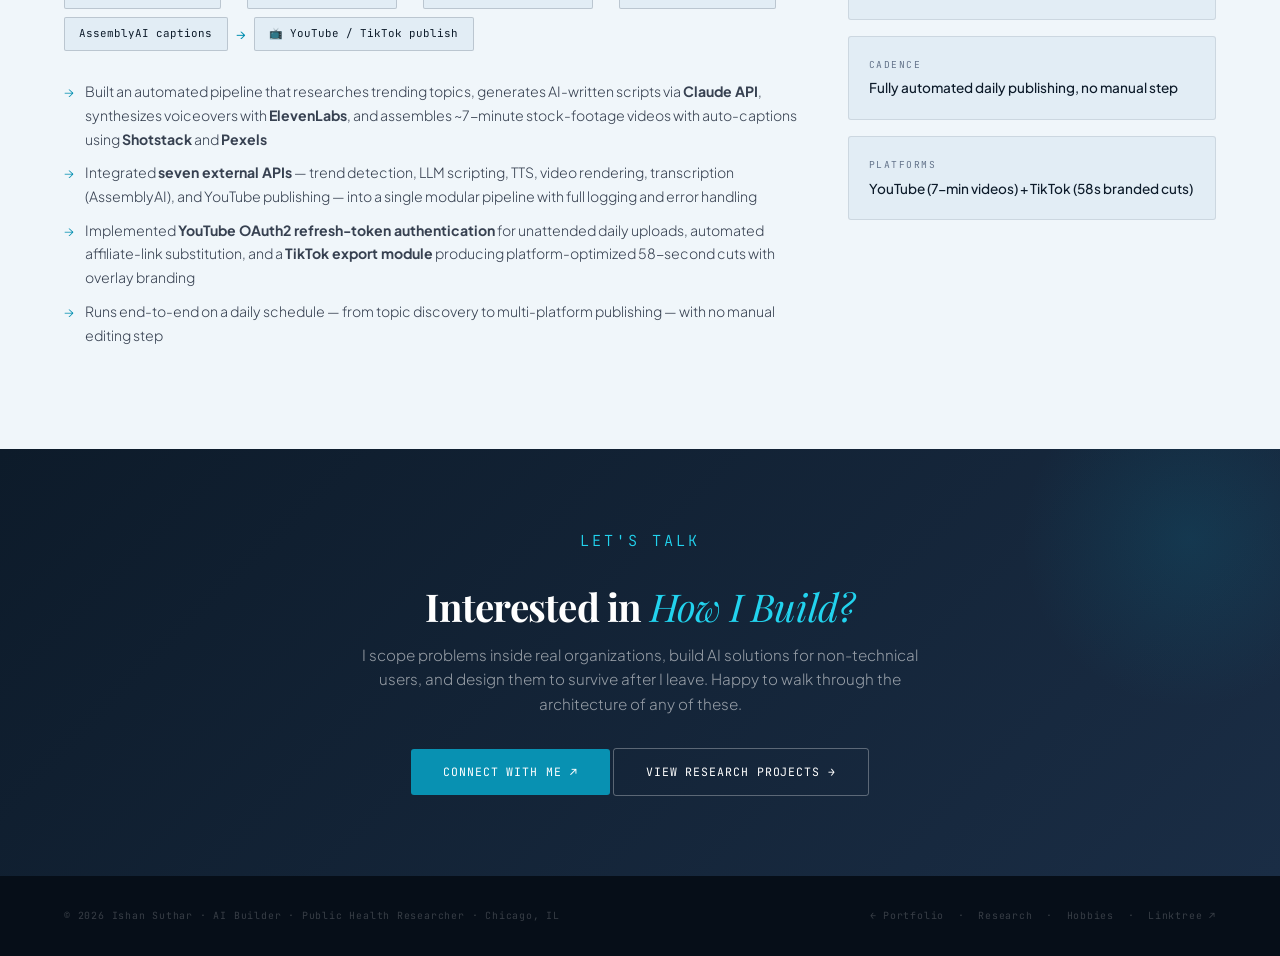
==== commit 78c9a93a: "Add 'Code' link to navigation menu" ====
--- a/ai-agents.html
+++ b/ai-agents.html
@@ -213,6 +213,7 @@
   <ul class="nav-links" id="navLinks">
     <li><a href="index.html">Portfolio</a></li>
     <li><a href="research.html">Research</a></li>
+    <li><a href="code-examples.html">Code</a></li>
     <li><a href="ai-agents.html" class="active">AI Agents</a></li>
     <li><a href="hobbies.html">Hobbies</a></li>
     <li><a href="index.html#contact" class="nav-cta">Connect</a></li>
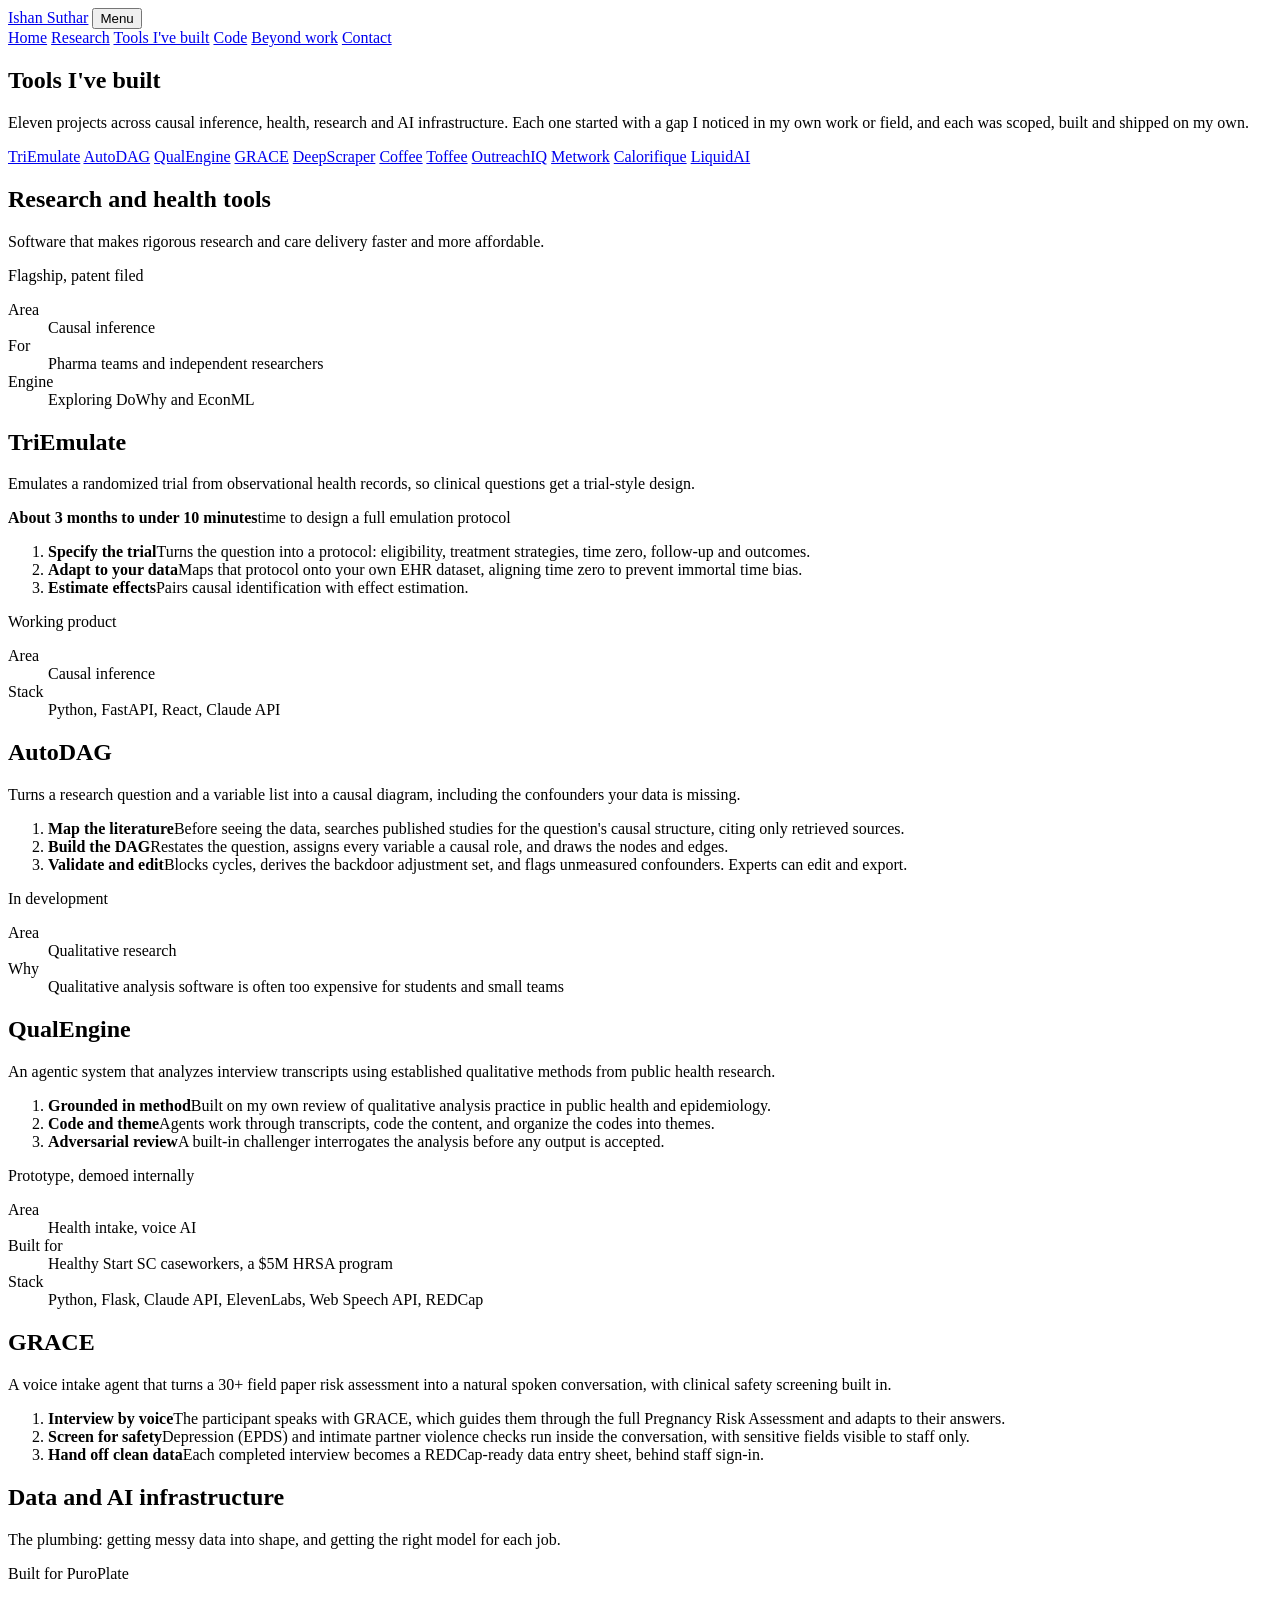
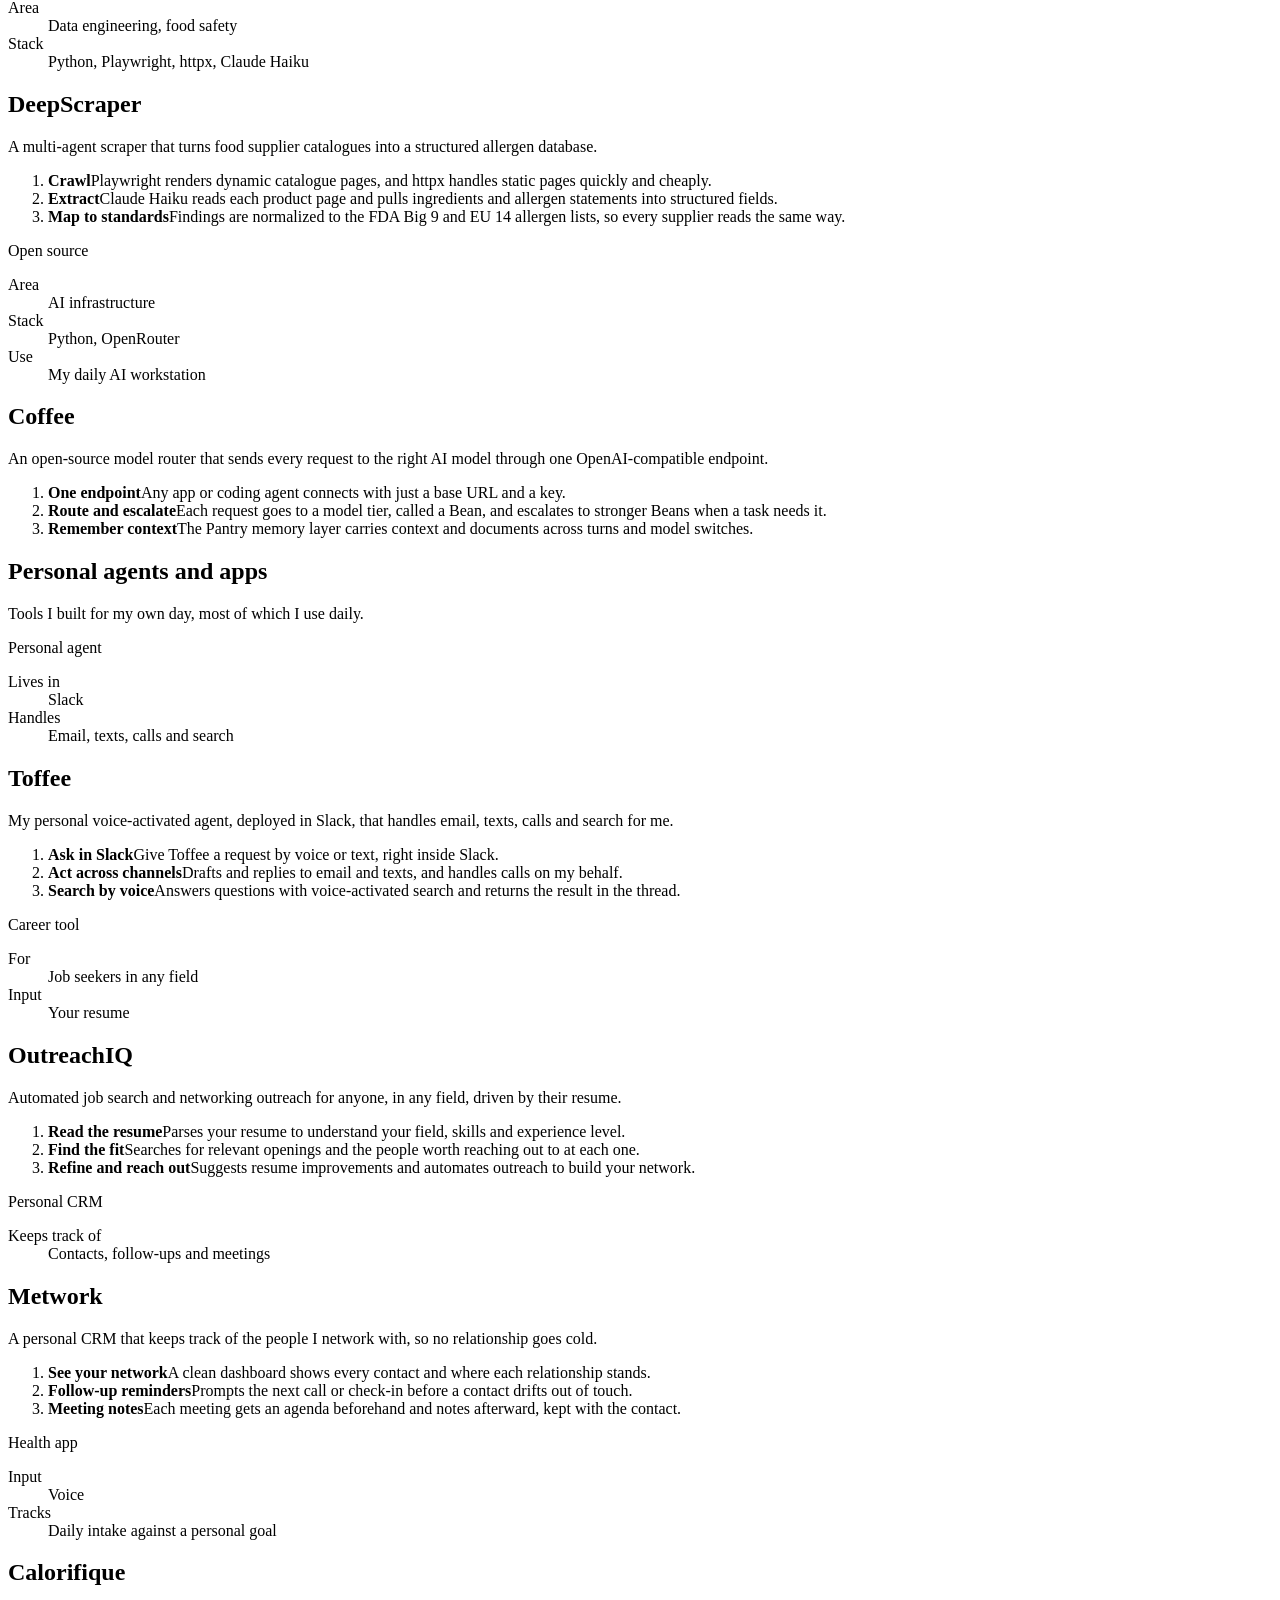
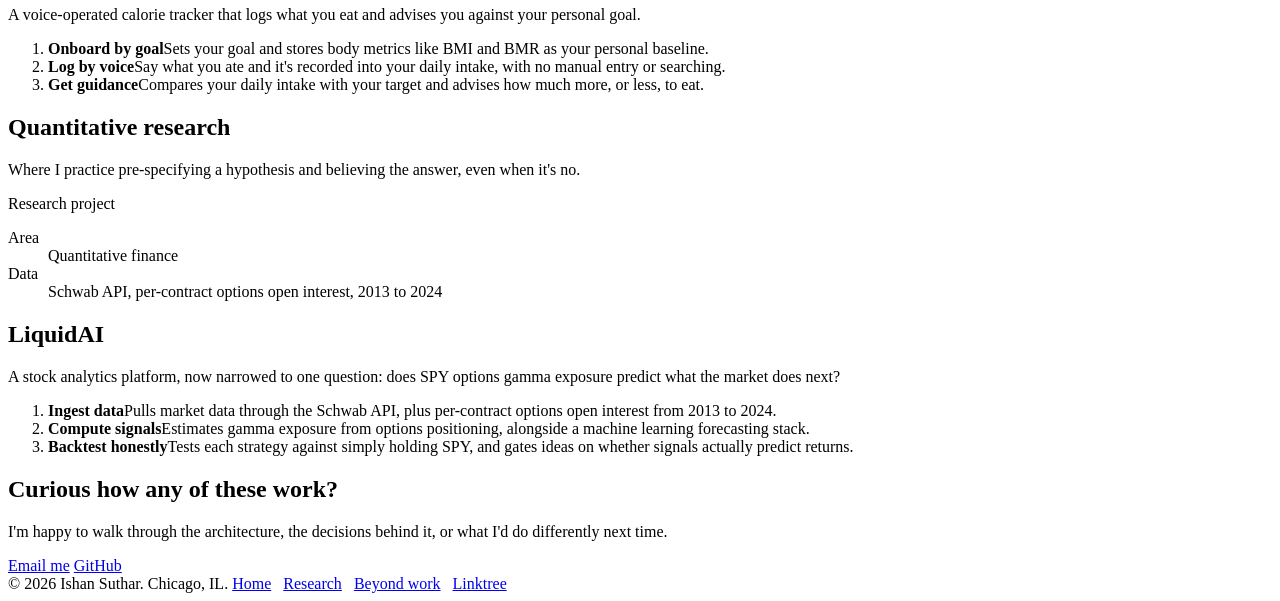
==== commit 0c14340f: "Update ai-agents.html" ====
--- a/ai-agents.html
+++ b/ai-agents.html
@@ -1,662 +1,314 @@
 <!DOCTYPE html>
 <html lang="en">
 <head>
-  <meta charset="UTF-8"/>
-  <meta name="viewport" content="width=device-width, initial-scale=1.0"/>
-  <title>Ishan Suthar — AI Tools & Agents I've Built</title>
+  <meta charset="UTF-8">
+  <meta name="viewport" content="width=device-width, initial-scale=1.0">
+  <title>Tools I've Built | Ishan Suthar</title>
+  <meta name="description" content="Eleven tools and agents across causal inference, health, research and AI infrastructure, built end to end.">
   <link rel="preconnect" href="https://fonts.googleapis.com">
-  <link href="https://fonts.googleapis.com/css2?family=Playfair+Display:ital,wght@0,400;0,700;0,900;1,400;1,700&family=Plus+Jakarta+Sans:wght@300;400;500;600&family=JetBrains+Mono:wght@300;400&display=swap" rel="stylesheet">
-  <style>
-    :root {
-      --navy:   #0d1b2a;
-      --navy-2: #132035;
-      --navy-3: #1a2d45;
-      --teal:   #0891b2;
-      --teal-bright: #22d3ee;
-      --gold:   #d97706;
-      --gold-bright: #fbbf24;
-      --gold-pale: #fef3c7;
-      --paper:  #ffffff;
-      --paper-2:#f0f6fa;
-      --paper-3:#e2edf5;
-      --ink:    #0d1b2a;
-      --muted:  #64748b;
-      --border: rgba(13,27,42,0.1);
-      --border-bright: rgba(13,27,42,0.18);
-      --shadow: 0 4px 24px rgba(13,27,42,0.1);
-      --shadow-lg: 0 12px 48px rgba(13,27,42,0.15);
-    }
-    *,*::before,*::after{box-sizing:border-box;margin:0;padding:0;}
-    html{scroll-behavior:smooth;}
-    body{font-family:'Plus Jakarta Sans',sans-serif;background:var(--paper);color:var(--ink);line-height:1.6;overflow-x:hidden;}
-
-    /* SCROLL PROGRESS BAR */
-    .scroll-progress {
-      position:fixed; top:0; left:0; height:3px; z-index:300;
-      background:linear-gradient(90deg, var(--teal), var(--teal-bright), var(--gold-bright));
-      width:0; transition:width 0.1s linear;
-    }
-
-    /* NAV */
-    nav{position:fixed;top:3px;left:0;right:0;z-index:200;display:flex;align-items:center;justify-content:space-between;padding:1rem 4rem;background:rgba(13,27,42,0.92);backdrop-filter:blur(20px) saturate(1.4);border-bottom:1px solid rgba(255,255,255,0.06);transition:padding .3s,background .3s;}
-    nav.scrolled{padding:0.7rem 4rem;background:rgba(13,27,42,0.97);}
-    .nav-logo{font-family:'Playfair Display',serif;font-weight:700;font-size:1.15rem;color:#fff;text-decoration:none;}
-    .nav-logo span{color:var(--teal-bright);}
-    .nav-links{display:flex;gap:2rem;list-style:none;align-items:center;}
-    .nav-links a{font-family:'JetBrains Mono',monospace;font-size:0.7rem;letter-spacing:0.1em;text-transform:uppercase;color:rgba(255,255,255,0.55);text-decoration:none;transition:color .2s;}
-    .nav-links a{position:relative;}
-    .nav-links a::after{content:'';position:absolute;bottom:-4px;left:0;width:0;height:1px;background:var(--teal-bright);transition:width .3s;}
-    .nav-links a:hover,.nav-links a.active{color:var(--teal-bright);}
-    .nav-links a:hover::after{width:100%;}
-    .nav-cta{padding:0.5rem 1.25rem;background:var(--teal);color:#fff;border-radius:3px;font-family:'JetBrains Mono',monospace;font-size:0.68rem;letter-spacing:0.08em;text-transform:uppercase;text-decoration:none;transition:background .2s;}
-    .nav-cta:hover{background:var(--teal-bright);color:var(--navy);transform:translateY(-1px);box-shadow:0 4px 16px rgba(34,211,238,0.3);}
-
-
-    /* Hamburger */
-    .hamburger{display:none;flex-direction:column;gap:5px;cursor:pointer;z-index:210;padding:4px;}
-    .hamburger span{width:24px;height:2px;background:#fff;transition:all .3s;border-radius:1px;}
-    .hamburger.open span:nth-child(1){transform:rotate(45deg) translate(5px,5px);}
-    .hamburger.open span:nth-child(2){opacity:0;}
-    .hamburger.open span:nth-child(3){transform:rotate(-45deg) translate(5px,-5px);}
-
-    /* PAGE HERO */
-    .page-hero{
-      min-height:55vh; display:flex; flex-direction:column; justify-content:flex-end;
-      padding:10rem 4rem 5rem;
-      background:linear-gradient(135deg,var(--navy) 0%,var(--navy-3) 60%,#0f2a3d 100%);
-      position:relative;overflow:hidden;
-    }
-    .page-hero::before{
-      content:'';position:absolute;inset:0;
-      background-image:linear-gradient(rgba(8,145,178,0.07) 1px,transparent 1px),linear-gradient(90deg,rgba(8,145,178,0.07) 1px,transparent 1px);
-      background-size:64px 64px; animation:gridFloat 20s linear infinite;
-    }
-    @keyframes gridFloat{0%{background-position:0 0}100%{background-position:64px 64px}}
-    .page-hero-eyebrow{font-family:'JetBrains Mono',monospace;font-size:0.7rem;letter-spacing:0.2em;text-transform:uppercase;color:var(--teal-bright);margin-bottom:1rem;display:flex;align-items:center;gap:0.75rem;position:relative;}
-    .page-hero-eyebrow::before{content:'';width:28px;height:1px;background:var(--teal-bright);}
-    .page-hero h1{font-family:'Playfair Display',serif;font-size:clamp(3rem,5vw,5rem);font-weight:900;letter-spacing:-0.03em;color:#fff;line-height:.95;margin-bottom:1.2rem;position:relative;}
-    .page-hero h1 em{font-style:italic;font-weight:400;color:var(--teal-bright);}
-    .page-hero-sub{font-size:1rem;color:rgba(255,255,255,0.5);font-weight:300;max-width:580px;position:relative;}
-    .back-link{display:inline-flex;align-items:center;gap:0.5rem;font-family:'JetBrains Mono',monospace;font-size:0.68rem;letter-spacing:0.1em;text-transform:uppercase;color:rgba(255,255,255,0.35);text-decoration:none;margin-bottom:2.5rem;transition:color .2s;position:relative;}
-    .back-link:hover{color:var(--teal-bright);}
-
-    /* PROJECT NAV */
-    .proj-nav{
-      background:var(--paper-2); border-bottom:1px solid var(--border);
-      padding:1.25rem 4rem; display:flex; gap:1rem; flex-wrap:wrap;
-      position:sticky; top:64px; z-index:100;
-    }
-    .pnav-btn{
-      font-family:'JetBrains Mono',monospace;font-size:0.65rem;letter-spacing:0.08em;
-      text-transform:uppercase;padding:0.4rem 1rem;border-radius:2px;
-      background:transparent;border:1px solid var(--border);color:var(--muted);
-      cursor:pointer;text-decoration:none;transition:all .2s;
-    }
-    .pnav-btn:hover,.pnav-btn.active{background:var(--teal);color:#fff;border-color:var(--teal);}
-
-    /* SECTIONS */
-    .proj-section{padding:5rem 4rem;}
-    .proj-section:nth-child(even){background:var(--paper-2);}
-
-    .section-tag{font-family:'JetBrains Mono',monospace;font-size:0.65rem;letter-spacing:0.2em;text-transform:uppercase;color:var(--teal);margin-bottom:0.5rem;}
-    h2{font-family:'Playfair Display',serif;font-size:clamp(1.8rem,3vw,2.6rem);font-weight:700;letter-spacing:-0.02em;color:var(--ink);line-height:1.1;margin-bottom:0.5rem;}
-    h2 em{font-style:italic;font-weight:400;color:var(--teal);}
-    h2 .gold{color:var(--gold);font-style:italic;font-weight:400;}
-
-    /* INTRO — special full-width */
-    #intro{
-      background:linear-gradient(135deg,var(--navy) 0%,#0f2d45 100%);
-      padding:6rem 4rem; position:relative; overflow:hidden;
-    }
-    #intro::before{
-      content:'';position:absolute;inset:0;
-      background-image:linear-gradient(rgba(8,145,178,0.06) 1px,transparent 1px),linear-gradient(90deg,rgba(8,145,178,0.06) 1px,transparent 1px);
-      background-size:64px 64px;
-    }
-    #intro h2{color:#fff;margin-bottom:1.5rem;}
-    #intro h2 em{color:var(--teal-bright);}
-    #intro .section-tag{color:var(--teal-bright);}
-    .intro-layout{display:grid;grid-template-columns:1.3fr 1fr;gap:4rem;align-items:start;position:relative;}
-    .intro-text p{font-size:0.95rem;line-height:1.85;color:rgba(255,255,255,0.65);font-weight:300;margin-bottom:1rem;}
-    .intro-text p strong{color:rgba(255,255,255,0.9);font-weight:600;}
-    .intro-stats{display:flex;flex-direction:column;gap:1rem;}
-    .istat{background:rgba(255,255,255,0.05);border:1px solid rgba(255,255,255,0.08);border-radius:3px;padding:1.25rem 1.5rem;}
-    .istat-num{font-family:'Playfair Display',serif;font-size:1.9rem;font-weight:900;color:var(--teal-bright);line-height:1;}
-    .istat-label{font-family:'JetBrains Mono',monospace;font-size:0.62rem;letter-spacing:0.1em;text-transform:uppercase;color:rgba(255,255,255,0.5);margin-top:0.4rem;}
-
-    /* AGENT CARDS */
-    .proj-detail{display:grid;grid-template-columns:2fr 1fr;gap:3rem;align-items:start;margin-bottom:0;}
-    .proj-num{
-      font-family:'Playfair Display',serif;font-size:5rem;font-weight:900;
-      color:var(--paper-3);line-height:1;margin-bottom:-0.5rem;
-    }
-    .proj-type{font-family:'JetBrains Mono',monospace;font-size:0.62rem;letter-spacing:0.15em;text-transform:uppercase;color:var(--teal);margin-bottom:0.4rem;}
-    .proj-desc{font-size:0.92rem;color:#374151;line-height:1.8;font-weight:300;margin:1rem 0;}
-    .proj-bullets{list-style:none;margin-bottom:1rem;}
-    .proj-bullets li{font-size:0.88rem;color:#374151;line-height:1.7;padding:0.3rem 0 0.3rem 1.3rem;position:relative;font-weight:300;}
-    .proj-bullets li::before{content:'→';position:absolute;left:0;color:var(--teal);}
-
-    .proj-sidebar{display:flex;flex-direction:column;gap:1rem;}
-    .sidebar-card{background:var(--paper);border:1px solid var(--border);border-radius:3px;padding:1.25rem;transition:box-shadow .2s;}
-    .proj-section:nth-child(even) .sidebar-card{background:var(--paper-3);}
-    .sidebar-card:hover{box-shadow:var(--shadow);}
-    .sc-label{font-family:'JetBrains Mono',monospace;font-size:0.6rem;letter-spacing:0.15em;text-transform:uppercase;color:var(--muted);margin-bottom:0.4rem;}
-    .sc-value{font-size:0.85rem;color:var(--ink);font-weight:500;line-height:1.5;}
-    .sc-tags{display:flex;flex-wrap:wrap;gap:0.4rem;margin-top:0.5rem;}
-    .sc-tag{font-family:'JetBrains Mono',monospace;font-size:0.62rem;padding:0.2rem 0.55rem;background:var(--paper-2);border:1px solid var(--border);border-radius:2px;color:var(--muted);}
-    .proj-section:nth-child(even) .sc-tag{background:var(--paper);}
-    .status-pill{display:inline-flex;align-items:center;gap:0.4rem;font-family:'JetBrains Mono',monospace;font-size:0.62rem;letter-spacing:0.06em;padding:0.3rem 0.7rem;background:var(--gold-pale);color:var(--gold);border:1px solid rgba(217,119,6,0.2);border-radius:2px;}
-    .status-pill::before{content:'●';font-size:0.5rem;}
-
-    /* ARCHITECTURE STRIP */
-    .flow-strip{display:flex;flex-wrap:wrap;gap:0.5rem;align-items:center;margin:1.5rem 0;}
-    .flow-step{font-family:'JetBrains Mono',monospace;font-size:0.68rem;padding:0.45rem 0.9rem;background:var(--paper);border:1px solid var(--border-bright);border-radius:2px;color:var(--ink);}
-    .proj-section:nth-child(even) .flow-step{background:var(--paper-3);}
-    .flow-arrow{color:var(--teal);font-size:0.85rem;}
-
-    /* CLOSING CTA */
-    #closing{background:linear-gradient(135deg,var(--navy) 0%,var(--navy-3) 100%);padding:5rem 4rem;text-align:center;position:relative;overflow:hidden;}
-    #closing::after{content:'';position:absolute;right:-80px;top:-80px;width:340px;height:340px;border-radius:50%;background:radial-gradient(circle, rgba(8,145,178,0.15) 0%, transparent 70%);}
-    #closing h2{color:#fff;margin-bottom:1rem;position:relative;}
-    #closing h2 em{color:var(--teal-bright);}
-    #closing p{font-size:0.95rem;color:rgba(255,255,255,0.55);max-width:560px;margin:0 auto 2rem;font-weight:300;position:relative;}
-    .btn{
-      display:inline-flex; align-items:center; gap:0.5rem;
-      padding:0.85rem 2rem; border-radius:3px;
-      font-family:'JetBrains Mono',monospace; font-size:0.72rem;
-      letter-spacing:0.08em; text-transform:uppercase;
-      text-decoration:none; border:none; cursor:pointer; transition:all .2s;
-      position:relative;
-    }
-    .btn-primary{background:var(--teal);color:#fff;}
-    .btn-primary:hover{background:var(--teal-bright);color:var(--navy);}
-    .btn-outline{background:transparent;color:#fff;border:1.5px solid rgba(255,255,255,0.3);}
-    .btn-outline:hover{border-color:var(--teal-bright);color:var(--teal-bright);}
-
-    /* FADE */
-    .fade-up{opacity:0;transform:translateY(24px);transition:opacity .6s ease,transform .6s ease;}
-    .fade-up.visible{opacity:1;transform:none;}
-
-    /* FOOTER */
-    footer{background:#060e18;padding:2rem 4rem;display:flex;align-items:center;justify-content:space-between;flex-wrap:wrap;gap:1rem;}
-    footer p{font-family:'JetBrains Mono',monospace;font-size:0.62rem;letter-spacing:0.08em;color:rgba(255,255,255,0.2);}
-    footer a{color:rgba(255,255,255,0.2);text-decoration:none;transition:color .2s;}
-    footer a:hover{color:var(--teal-bright);}
-
-    @media(max-width:768px){
-      nav{padding:1rem 1.5rem;}
-      .nav-links{display:none;position:fixed;top:0;left:0;right:0;bottom:0;background:rgba(13,27,42,0.98);flex-direction:column;align-items:center;justify-content:center;gap:2.5rem;}
-      .nav-links.open{display:flex;}
-      .nav-links a{font-size:1rem;}
-      .hamburger{display:flex;}
-      .page-hero,.proj-section,#intro,#closing{padding:8rem 1.5rem 3rem;}
-      .proj-nav{padding:1rem 1.5rem;top:56px;}
-      .intro-layout,.proj-detail{grid-template-columns:1fr;}
-      footer{padding:2rem 1.5rem;flex-direction:column;text-align:center;}
-    }
-
-    /* Reduced motion */
-    @media(prefers-reduced-motion:reduce){
-      *,*::before,*::after{animation-duration:0.01ms !important;transition-duration:0.01ms !important;}
-    }
-  </style>
+  <link rel="preconnect" href="https://fonts.gstatic.com" crossorigin>
+  <link href="https://fonts.googleapis.com/css2?family=IBM+Plex+Mono:wght@400;500&family=IBM+Plex+Sans:wght@400;500;600&family=Source+Serif+4:opsz,wght@8..60,400;8..60,600&display=swap" rel="stylesheet">
+  <link rel="stylesheet" href="styles.css">
 </head>
 <body>
 
-<!-- Scroll progress -->
-<div class="scroll-progress" id="scrollProgress"></div>
-
-<!-- NAV -->
-<nav id="mainNav">
-  <a href="index.html" class="nav-logo">Ishan <span>Suthar</span></a>
-  <div class="hamburger" id="hamburger" onclick="this.classList.toggle('open');document.getElementById('navLinks').classList.toggle('open')"><span></span><span></span><span></span></div>
-  <ul class="nav-links" id="navLinks">
-    <li><a href="index.html">Portfolio</a></li>
-    <li><a href="research.html">Research</a></li>
-    <li><a href="code-examples.html">Code</a></li>
-    <li><a href="ai-agents.html" class="active">AI Agents</a></li>
-    <li><a href="hobbies.html">Hobbies</a></li>
-    <li><a href="index.html#contact" class="nav-cta">Connect</a></li>
-  </ul>
-</nav>
-
-<!-- PAGE HERO -->
-<div class="page-hero">
-  <a href="index.html" class="back-link">← Back to Portfolio</a>
-  <div class="page-hero-eyebrow">Built End-to-End</div>
-  <h1>AI Tools &<br><em>Agents</em></h1>
-  <p class="page-hero-sub">7 AI-powered systems built solo, from problem scoping to working product, spanning community health intake, causal study design, multi-agent extraction, cost-efficient model routing, autonomous outreach, quantitative research, and content automation.</p>
-</div>
-
-<!-- PROJECT NAV -->
-<div class="proj-nav">
-  <a href="#grace" class="pnav-btn active">01 · GRACE</a>
-  <a href="#autodag" class="pnav-btn">02 · AutoDAG</a>
-  <a href="#deepscraper" class="pnav-btn">03 · DeepScraper</a>
-  <a href="#coffee" class="pnav-btn">04 · Project Coffee</a>
-  <a href="#outreachiq" class="pnav-btn">05 · OutreachIQ</a>
-  <a href="#liquidai" class="pnav-btn">06 · LiquidAI</a>
-  <a href="#videopipeline" class="pnav-btn">07 · Video Pipeline</a>
-  <a href="research.html" class="pnav-btn" style="background:var(--teal);color:#fff;border-color:var(--teal)">Research</a>
-</div>
-
-<!-- ═══ INTRO ═══ -->
-<div id="intro">
-  <p class="section-tag">Why I Build These</p>
-  <h2>Building AI Tools <em>for Real Organizations</em></h2>
-  <div class="intro-layout">
-    <div class="intro-text">
-      <p>Working inside public health programs taught me to think in <strong>workflows, constraints, and handoffs</strong>: who uses this system, what breaks when they leave, how do you make it survive the person who built it. Building AI tools turned out to be a natural extension of that same thinking.</p>
-      <p>Each of these systems was scoped, designed, and shipped solo. They range from a <strong>Claude-powered voice intake system</strong> built for community health caseworkers, to a <strong>causal study design platform</strong> that surfaces the confounders a dataset never measured, to an <strong>open-source model router</strong> that makes LLM access affordable for resource-constrained teams.</p>
-      <p>What ties them together: I build things that solve real problems for specific users, I design them so non-technical people can use them, and I think about what happens after I'm gone.</p>
-    </div>
-    <div class="intro-stats">
-      <div class="istat">
-        <div class="istat-num">7</div>
-        <div class="istat-label">AI tools & agents built end-to-end</div>
-      </div>
-      <div class="istat">
-        <div class="istat-num">10+</div>
-        <div class="istat-label">External APIs integrated</div>
-      </div>
-      <div class="istat">
-        <div class="istat-num">1</div>
-        <div class="istat-label">Open-source project (Project Coffee)</div>
-      </div>
-    </div>
+<header class="site-header">
+  <div class="wrap">
+    <a class="brand" href="index.html">Ishan Suthar</a>
+    <button class="nav-toggle" aria-expanded="false" aria-controls="nav">Menu</button>
+    <nav class="nav" id="nav">
+      <a href="index.html">Home</a>
+      <a href="research.html">Research</a>
+      <a href="ai-agents.html" aria-current="page">Tools I've built</a>
+      <a href="code-examples.html">Code</a>
+      <a href="hobbies.html">Beyond work</a>
+      <a href="index.html#contact">Contact</a>
+    </nav>
   </div>
-</div>
-
-<!-- ═══ 01 GRACE ═══ -->
-<div id="grace" class="proj-section fade-up">
-  <div class="proj-num">01</div>
-  <p class="proj-type">AI Agent · Voice Interface · Healthcare Intake</p>
-  <h2>GRACE — <em>Guided Responsive AI Conversation Engine</em></h2>
-  <div class="proj-detail">
-    <div>
-      <p class="proj-desc">A prototype voice-enabled AI intake agent built for Healthy Start SC caseworkers — replacing a static paper-based intake form with a conversational agent that conducts the full federal Pregnancy Risk Assessment interview, including clinical safety screening, in natural spoken dialogue.</p>
-      <div class="flow-strip">
-        <span class="flow-step">🎙️ Voice input</span>
-        <span class="flow-arrow">→</span>
-        <span class="flow-step">Claude API conversation logic</span>
-        <span class="flow-arrow">→</span>
-        <span class="flow-step">EPDS / IPV safety checks</span>
-        <span class="flow-arrow">→</span>
-        <span class="flow-step">🔊 ElevenLabs voice reply</span>
-        <span class="flow-arrow">→</span>
-        <span class="flow-step">REDCap-ready output</span>
-      </div>
-      <ul class="proj-bullets">
-        <li>Used <strong>Claude API</strong> as the conversational engine, <strong>ElevenLabs TTS</strong> (Sarah voice) for natural voice synthesis, and the <strong>Web Speech API</strong> for live microphone input — creating a full two-way voice interview experience</li>
-        <li>Designed <strong>EPDS depression screening and IPV safety-flagging logic</strong> directly into the AI system prompt, embedding clinical safety protocols at the model level with staff-only field protections</li>
-        <li>Built <strong>JWT-based staff authentication</strong>, a participant-facing voice interview interface, and automated document generation producing <strong>REDCap-ready data entry sheets</strong> from each completed interview</li>
-        <li>Covers the full <strong>Healthy Start SC Pregnancy Risk Assessment form</strong> — translating a 30+ field clinical intake into a guided, adaptive conversation</li>
-      </ul>
-    </div>
-    <div class="proj-sidebar">
-      <span class="status-pill">Prototype built & demoed internally</span>
-      <div class="sidebar-card">
-        <div class="sc-label">Stack</div>
-        <div class="sc-tags">
-          <span class="sc-tag">Python</span><span class="sc-tag">Flask</span><span class="sc-tag">Claude API</span>
-          <span class="sc-tag">ElevenLabs TTS</span><span class="sc-tag">Web Speech API</span>
-          <span class="sc-tag">JWT</span><span class="sc-tag">REDCap</span>
+</header>
+
+<main>
+  <section class="page-intro">
+    <div class="wrap">
+      <h1>Tools I've built</h1>
+      <p class="lead">Eleven projects across causal inference, health, research and AI infrastructure. Each one started with a gap I noticed in my own work or field, and each was scoped, built and shipped on my own.</p>
+      <nav class="jump" aria-label="Tools on this page">
+        <a href="#triemulate">TriEmulate</a>
+        <a href="#autodag">AutoDAG</a>
+        <a href="#qualengine">QualEngine</a>
+        <a href="#grace">GRACE</a>
+        <a href="#deepscraper">DeepScraper</a>
+        <a href="#coffee">Coffee</a>
+        <a href="#toffee">Toffee</a>
+        <a href="#outreachiq">OutreachIQ</a>
+        <a href="#metwork">Metwork</a>
+        <a href="#calorifique">Calorifique</a>
+        <a href="#liquidai">LiquidAI</a>
+      </nav>
+    </div>
+  </section>
+
+  <div class="wrap">
+
+    <div class="group-title">
+      <h2>Research and health tools</h2>
+      <p>Software that makes rigorous research and care delivery faster and more affordable.</p>
+    </div>
+
+    <article class="project" id="triemulate">
+      <aside>
+        <span class="status">Flagship, patent filed</span>
+        <dl>
+          <dt>Area</dt><dd>Causal inference</dd>
+          <dt>For</dt><dd>Pharma teams and independent researchers</dd>
+          <dt>Engine</dt><dd>Exploring DoWhy and EconML</dd>
+        </dl>
+      </aside>
+      <div>
+        <h2>TriEmulate</h2>
+        <p class="sub">Emulates a randomized trial from observational health records, so clinical questions get a trial-style design.</p>
+        <div class="numbers">
+          <div><strong>About 3 months to under 10 minutes</strong>time to design a full emulation protocol</div>
         </div>
-      </div>
-      <div class="sidebar-card">
-        <div class="sc-label">Use Case</div>
-        <div class="sc-value">Caseworker-administered voice intake for a $5M federally funded maternal & child health program</div>
-      </div>
-      <div class="sidebar-card">
-        <div class="sc-label">Safety Design</div>
-        <div class="sc-value">Clinical screening logic (EPDS, IPV) embedded at the prompt level with staff-only field protections</div>
-      </div>
-    </div>
+        <ol class="steps">
+          <li><strong>Specify the trial</strong><span>Turns the question into a protocol: eligibility, treatment strategies, time zero, follow-up and outcomes.</span></li>
+          <li><strong>Adapt to your data</strong><span>Maps that protocol onto your own EHR dataset, aligning time zero to prevent immortal time bias.</span></li>
+          <li><strong>Estimate effects</strong><span>Pairs causal identification with effect estimation.</span></li>
+        </ol>
+      </div>
+    </article>
+
+    <article class="project" id="autodag">
+      <aside>
+        <span class="status">Working product</span>
+        <dl>
+          <dt>Area</dt><dd>Causal inference</dd>
+          <dt>Stack</dt><dd>Python, FastAPI, React, Claude API</dd>
+        </dl>
+      </aside>
+      <div>
+        <h2>AutoDAG</h2>
+        <p class="sub">Turns a research question and a variable list into a causal diagram, including the confounders your data is missing.</p>
+        <ol class="steps">
+          <li><strong>Map the literature</strong><span>Before seeing the data, searches published studies for the question's causal structure, citing only retrieved sources.</span></li>
+          <li><strong>Build the DAG</strong><span>Restates the question, assigns every variable a causal role, and draws the nodes and edges.</span></li>
+          <li><strong>Validate and edit</strong><span>Blocks cycles, derives the backdoor adjustment set, and flags unmeasured confounders. Experts can edit and export.</span></li>
+        </ol>
+      </div>
+    </article>
+
+    <article class="project" id="qualengine">
+      <aside>
+        <span class="status">In development</span>
+        <dl>
+          <dt>Area</dt><dd>Qualitative research</dd>
+          <dt>Why</dt><dd>Qualitative analysis software is often too expensive for students and small teams</dd>
+        </dl>
+      </aside>
+      <div>
+        <h2>QualEngine</h2>
+        <p class="sub">An agentic system that analyzes interview transcripts using established qualitative methods from public health research.</p>
+        <ol class="steps">
+          <li><strong>Grounded in method</strong><span>Built on my own review of qualitative analysis practice in public health and epidemiology.</span></li>
+          <li><strong>Code and theme</strong><span>Agents work through transcripts, code the content, and organize the codes into themes.</span></li>
+          <li><strong>Adversarial review</strong><span>A built-in challenger interrogates the analysis before any output is accepted.</span></li>
+        </ol>
+      </div>
+    </article>
+
+    <article class="project" id="grace">
+      <aside>
+        <span class="status">Prototype, demoed internally</span>
+        <dl>
+          <dt>Area</dt><dd>Health intake, voice AI</dd>
+          <dt>Built for</dt><dd>Healthy Start SC caseworkers, a $5M HRSA program</dd>
+          <dt>Stack</dt><dd>Python, Flask, Claude API, ElevenLabs, Web Speech API, REDCap</dd>
+        </dl>
+      </aside>
+      <div>
+        <h2>GRACE</h2>
+        <p class="sub">A voice intake agent that turns a 30+ field paper risk assessment into a natural spoken conversation, with clinical safety screening built in.</p>
+        <ol class="steps">
+          <li><strong>Interview by voice</strong><span>The participant speaks with GRACE, which guides them through the full Pregnancy Risk Assessment and adapts to their answers.</span></li>
+          <li><strong>Screen for safety</strong><span>Depression (EPDS) and intimate partner violence checks run inside the conversation, with sensitive fields visible to staff only.</span></li>
+          <li><strong>Hand off clean data</strong><span>Each completed interview becomes a REDCap-ready data entry sheet, behind staff sign-in.</span></li>
+        </ol>
+      </div>
+    </article>
+
+    <div class="group-title">
+      <h2>Data and AI infrastructure</h2>
+      <p>The plumbing: getting messy data into shape, and getting the right model for each job.</p>
+    </div>
+
+    <article class="project" id="deepscraper">
+      <aside>
+        <span class="status">Built for PuroPlate</span>
+        <dl>
+          <dt>Area</dt><dd>Data engineering, food safety</dd>
+          <dt>Stack</dt><dd>Python, Playwright, httpx, Claude Haiku</dd>
+        </dl>
+      </aside>
+      <div>
+        <h2>DeepScraper</h2>
+        <p class="sub">A multi-agent scraper that turns food supplier catalogues into a structured allergen database.</p>
+        <ol class="steps">
+          <li><strong>Crawl</strong><span>Playwright renders dynamic catalogue pages, and httpx handles static pages quickly and cheaply.</span></li>
+          <li><strong>Extract</strong><span>Claude Haiku reads each product page and pulls ingredients and allergen statements into structured fields.</span></li>
+          <li><strong>Map to standards</strong><span>Findings are normalized to the FDA Big 9 and EU 14 allergen lists, so every supplier reads the same way.</span></li>
+        </ol>
+      </div>
+    </article>
+
+    <article class="project" id="coffee">
+      <aside>
+        <span class="status">Open source</span>
+        <dl>
+          <dt>Area</dt><dd>AI infrastructure</dd>
+          <dt>Stack</dt><dd>Python, OpenRouter</dd>
+          <dt>Use</dt><dd>My daily AI workstation</dd>
+        </dl>
+      </aside>
+      <div>
+        <h2>Coffee</h2>
+        <p class="sub">An open-source model router that sends every request to the right AI model through one OpenAI-compatible endpoint.</p>
+        <ol class="steps">
+          <li><strong>One endpoint</strong><span>Any app or coding agent connects with just a base URL and a key.</span></li>
+          <li><strong>Route and escalate</strong><span>Each request goes to a model tier, called a Bean, and escalates to stronger Beans when a task needs it.</span></li>
+          <li><strong>Remember context</strong><span>The Pantry memory layer carries context and documents across turns and model switches.</span></li>
+        </ol>
+      </div>
+    </article>
+
+    <div class="group-title">
+      <h2>Personal agents and apps</h2>
+      <p>Tools I built for my own day, most of which I use daily.</p>
+    </div>
+
+    <article class="project" id="toffee">
+      <aside>
+        <span class="status">Personal agent</span>
+        <dl>
+          <dt>Lives in</dt><dd>Slack</dd>
+          <dt>Handles</dt><dd>Email, texts, calls and search</dd>
+        </dl>
+      </aside>
+      <div>
+        <h2>Toffee</h2>
+        <p class="sub">My personal voice-activated agent, deployed in Slack, that handles email, texts, calls and search for me.</p>
+        <ol class="steps">
+          <li><strong>Ask in Slack</strong><span>Give Toffee a request by voice or text, right inside Slack.</span></li>
+          <li><strong>Act across channels</strong><span>Drafts and replies to email and texts, and handles calls on my behalf.</span></li>
+          <li><strong>Search by voice</strong><span>Answers questions with voice-activated search and returns the result in the thread.</span></li>
+        </ol>
+      </div>
+    </article>
+
+    <article class="project" id="outreachiq">
+      <aside>
+        <span class="status">Career tool</span>
+        <dl>
+          <dt>For</dt><dd>Job seekers in any field</dd>
+          <dt>Input</dt><dd>Your resume</dd>
+        </dl>
+      </aside>
+      <div>
+        <h2>OutreachIQ</h2>
+        <p class="sub">Automated job search and networking outreach for anyone, in any field, driven by their resume.</p>
+        <ol class="steps">
+          <li><strong>Read the resume</strong><span>Parses your resume to understand your field, skills and experience level.</span></li>
+          <li><strong>Find the fit</strong><span>Searches for relevant openings and the people worth reaching out to at each one.</span></li>
+          <li><strong>Refine and reach out</strong><span>Suggests resume improvements and automates outreach to build your network.</span></li>
+        </ol>
+      </div>
+    </article>
+
+    <article class="project" id="metwork">
+      <aside>
+        <span class="status">Personal CRM</span>
+        <dl>
+          <dt>Keeps track of</dt><dd>Contacts, follow-ups and meetings</dd>
+        </dl>
+      </aside>
+      <div>
+        <h2>Metwork</h2>
+        <p class="sub">A personal CRM that keeps track of the people I network with, so no relationship goes cold.</p>
+        <ol class="steps">
+          <li><strong>See your network</strong><span>A clean dashboard shows every contact and where each relationship stands.</span></li>
+          <li><strong>Follow-up reminders</strong><span>Prompts the next call or check-in before a contact drifts out of touch.</span></li>
+          <li><strong>Meeting notes</strong><span>Each meeting gets an agenda beforehand and notes afterward, kept with the contact.</span></li>
+        </ol>
+      </div>
+    </article>
+
+    <article class="project" id="calorifique">
+      <aside>
+        <span class="status">Health app</span>
+        <dl>
+          <dt>Input</dt><dd>Voice</dd>
+          <dt>Tracks</dt><dd>Daily intake against a personal goal</dd>
+        </dl>
+      </aside>
+      <div>
+        <h2>Calorifique</h2>
+        <p class="sub">A voice-operated calorie tracker that logs what you eat and advises you against your personal goal.</p>
+        <ol class="steps">
+          <li><strong>Onboard by goal</strong><span>Sets your goal and stores body metrics like BMI and BMR as your personal baseline.</span></li>
+          <li><strong>Log by voice</strong><span>Say what you ate and it's recorded into your daily intake, with no manual entry or searching.</span></li>
+          <li><strong>Get guidance</strong><span>Compares your daily intake with your target and advises how much more, or less, to eat.</span></li>
+        </ol>
+      </div>
+    </article>
+
+    <div class="group-title">
+      <h2>Quantitative research</h2>
+      <p>Where I practice pre-specifying a hypothesis and believing the answer, even when it's no.</p>
+    </div>
+
+    <article class="project" id="liquidai">
+      <aside>
+        <span class="status">Research project</span>
+        <dl>
+          <dt>Area</dt><dd>Quantitative finance</dd>
+          <dt>Data</dt><dd>Schwab API, per-contract options open interest, 2013 to 2024</dd>
+        </dl>
+      </aside>
+      <div>
+        <h2>LiquidAI</h2>
+        <p class="sub">A stock analytics platform, now narrowed to one question: does SPY options gamma exposure predict what the market does next?</p>
+        <ol class="steps">
+          <li><strong>Ingest data</strong><span>Pulls market data through the Schwab API, plus per-contract options open interest from 2013 to 2024.</span></li>
+          <li><strong>Compute signals</strong><span>Estimates gamma exposure from options positioning, alongside a machine learning forecasting stack.</span></li>
+          <li><strong>Backtest honestly</strong><span>Tests each strategy against simply holding SPY, and gates ideas on whether signals actually predict returns.</span></li>
+        </ol>
+      </div>
+    </article>
+
   </div>
-</div>
-
-
-<!-- ═══ 02 AUTODAG ═══ -->
-<div id="autodag" class="proj-section fade-up">
-  <div class="proj-num">02</div>
-  <p class="proj-type">AI Platform &middot; Causal Inference &middot; Full-Stack</p>
-  <h2>AutoDAG &mdash; <em>LLM-Assisted Causal Diagram Design</em></h2>
-  <div class="proj-detail">
-    <div>
-      <p class="proj-desc">A web application that turns a free-text observational research question plus a variable inventory into a causal directed acyclic graph, an adjustment set, and an explicit account of what it cannot adjust for. Built because the hardest part of an observational study is not fitting the model, it is knowing which variables to condition on and which confounders your data never measured in the first place.</p>
-      <div class="flow-strip">
-        <span class="flow-step">Research question</span>
-        <span class="flow-arrow">&rarr;</span>
-        <span class="flow-step">Literature-grounded concept map</span>
-        <span class="flow-arrow">&rarr;</span>
-        <span class="flow-step">Variable overlay</span>
-        <span class="flow-arrow">&rarr;</span>
-        <span class="flow-step">DAG + adjustment set</span>
-        <span class="flow-arrow">&rarr;</span>
-        <span class="flow-step">Residual confounding report</span>
-      </div>
-      <ul class="proj-bullets">
-        <li><strong>Concept-first, not inventory-first.</strong> The system retrieves causal structure from the literature before it sees your data, then overlays your variables onto it. Confounders you did not measure appear as <strong>latent nodes with explicit cannot-adjust warnings</strong> rather than silently vanishing from a DAG that looks complete</li>
-        <li>Adjustment sets are <strong>graph-derived via the backdoor criterion</strong> with d-separation, not assembled from role labels, and every set carries a provenance badge saying which method produced it</li>
-        <li>Structural validators run on every design: acyclicity, temporal ordering, collider detection, role consistency, and a thin-adjustment-set guard, each emitting categorized warnings tied to the specific nodes involved</li>
-        <li>Built an <strong>evaluation harness before the generator</strong>, scoring output against gold-standard fixtures with a known hidden confounder, plus a stability harness measuring run-to-run variance across repeated generations</li>
-        <li>Experts can <strong>edit the DAG</strong> and every edit is persisted, replayed through the same validators as model output, and marked by origin in the exported report</li>
-      </ul>
-    </div>
-    <div class="proj-sidebar">
-      <span class="status-pill">Working product, demoed on MIMIC-IV</span>
-      <div class="sidebar-card">
-        <div class="sc-label">Stack</div>
-        <div class="sc-tags">
-          <span class="sc-tag">Python</span><span class="sc-tag">FastAPI</span><span class="sc-tag">React</span>
-          <span class="sc-tag">React Flow</span><span class="sc-tag">Claude API</span><span class="sc-tag">SQLite</span>
-        </div>
-      </div>
-      <div class="sidebar-card">
-        <div class="sc-label">What It Solves</div>
-        <div class="sc-value">Unmeasured confounding is the failure mode that sinks observational studies. AutoDAG makes it visible at design time instead of at peer review</div>
-      </div>
-      <div class="sidebar-card">
-        <div class="sc-label">Engineering Note</div>
-        <div class="sc-value">Test-first throughout: 350+ backend and 60+ frontend tests, with a frozen regression fixture gating changes to the causal logic</div>
-      </div>
-    </div>
+
+  <section class="contact band">
+    <div class="wrap">
+      <h2>Curious how any of these work?</h2>
+      <p class="lead">I'm happy to walk through the architecture, the decisions behind it, or what I'd do differently next time.</p>
+      <div class="contact-links">
+        <a class="btn btn-solid" href="mailto:i.ishan.2812@gmail.com">Email me</a>
+        <a class="btn btn-line" href="https://github.com/ishan-suthar" target="_blank" rel="noopener">GitHub</a>
+      </div>
+    </div>
+  </section>
+</main>
+
+<footer class="site-footer">
+  <div class="wrap">
+    <span>&copy; 2026 Ishan Suthar. Chicago, IL.</span>
+    <span><a href="index.html">Home</a> &nbsp; <a href="research.html">Research</a> &nbsp; <a href="hobbies.html">Beyond work</a> &nbsp; <a href="https://linktr.ee/i.ishan.2812" target="_blank" rel="noopener">Linktree</a></span>
   </div>
-</div>
-
-<!-- ═══ 03 DEEPSCRAPER ═══ -->
-<div id="deepscraper" class="proj-section fade-up">
-  <div class="proj-num">03</div>
-  <p class="proj-type">Multi-Agent System &middot; Structured Extraction &middot; Food Safety</p>
-  <h2>DeepScraper &mdash; <em>Multi-Agent Allergen Extraction</em></h2>
-  <div class="proj-detail">
-    <div>
-      <p class="proj-desc">A multi-agent pipeline that crawls food supplier catalogues and turns unstructured product pages into a structured allergen database. Built for a food-tech startup where the underlying problem is that allergen information exists on thousands of supplier sites in no consistent format, and getting it wrong has real consequences for someone with a severe allergy.</p>
-      <div class="flow-strip">
-        <span class="flow-step">Crawl (Playwright / httpx)</span>
-        <span class="flow-arrow">&rarr;</span>
-        <span class="flow-step">LLM extraction agents</span>
-        <span class="flow-arrow">&rarr;</span>
-        <span class="flow-step">Allergen mapping</span>
-        <span class="flow-arrow">&rarr;</span>
-        <span class="flow-step">Taxonomy normalization</span>
-        <span class="flow-arrow">&rarr;</span>
-        <span class="flow-step">Structured output</span>
-      </div>
-      <ul class="proj-bullets">
-        <li>Handles both static and JavaScript-rendered sites through a <strong>Playwright and httpx crawler layer</strong>, with agents specialized by extraction task rather than one prompt trying to do everything</li>
-        <li>Maps extracted ingredients onto the <strong>FDA Big 9</strong> and <strong>EU 14</strong> allergen taxonomies, so output is normalized against regulatory standards rather than whatever wording a supplier happened to use</li>
-        <li>Built on the <strong>Anthropic API</strong> directly with a smaller model as the extraction workhorse, a deliberate cost decision for a pipeline that runs across thousands of pages</li>
-        <li>Substantial passing test suite on the production build, because a silent extraction failure in this domain is worse than a loud one</li>
-      </ul>
-    </div>
-    <div class="proj-sidebar">
-      <span class="status-pill">Production build, test suite passing</span>
-      <div class="sidebar-card">
-        <div class="sc-label">Stack</div>
-        <div class="sc-tags">
-          <span class="sc-tag">Python</span><span class="sc-tag">Playwright</span><span class="sc-tag">httpx</span>
-          <span class="sc-tag">Anthropic API</span><span class="sc-tag">Multi-Agent</span>
-        </div>
-      </div>
-      <div class="sidebar-card">
-        <div class="sc-label">Use Case</div>
-        <div class="sc-value">Allergen-safe menu and supplier matching for a food-tech startup I advise on AI and workflow design</div>
-      </div>
-      <div class="sidebar-card">
-        <div class="sc-label">Where It Goes</div>
-        <div class="sc-value">Generalizing toward a domain-agnostic extraction engine with a common structured output format</div>
-      </div>
-    </div>
-  </div>
-</div>
-
-<!-- ═══ 04 PROJECT COFFEE ═══ -->
-<div id="coffee" class="proj-section fade-up">
-  <div class="proj-num">04</div>
-  <p class="proj-type">AI Infrastructure · Open Source · Cost Optimization</p>
-  <h2>Project Coffee — <em>AI Model Router & Cost Optimizer</em></h2>
-  <div class="proj-detail">
-    <div>
-      <p class="proj-desc">An open-source personal AI workstation that intelligently routes prompts to the most cost-efficient model based on task complexity. Built around a playful coffee-shop metaphor: models are "beans," costs are tracked in a "tips jar," and any operation above a cost threshold requires explicit user approval before running.</p>
-      <div class="flow-strip">
-        <span class="flow-step">User prompt</span>
-        <span class="flow-arrow">&rarr;</span>
-        <span class="flow-step">Task complexity analysis</span>
-        <span class="flow-arrow">&rarr;</span>
-        <span class="flow-step">Model selection (cost-optimized)</span>
-        <span class="flow-arrow">&rarr;</span>
-        <span class="flow-step">Approval gate (if expensive)</span>
-        <span class="flow-arrow">&rarr;</span>
-        <span class="flow-step">Response</span>
-      </div>
-      <ul class="proj-bullets">
-        <li>Built and <strong>open-sourced on GitHub</strong> as a tool that solves a real adoption barrier: organizations that want to use powerful AI models but need cost predictability and transparency</li>
-        <li>Designed the routing logic to balance quality and cost, particularly relevant for <strong>resource-constrained organizations</strong> (nonprofits, public agencies, small teams) exploring LLM adoption for the first time</li>
-        <li>Features a <strong>collapsible animated coffee-counter UI</strong> with a barista character that reacts to backend pipeline states, streaming response display, and a prompt interface with model-alias "beans" and cost tracking</li>
-        <li>Explicit <strong>cost-approval threshold</strong> prevents surprise spending, giving users control over when to escalate to more expensive models</li>
-      </ul>
-    </div>
-    <div class="proj-sidebar">
-      <span class="status-pill">Open-source on GitHub</span>
-      <div class="sidebar-card">
-        <div class="sc-label">Stack</div>
-        <div class="sc-tags">
-          <span class="sc-tag">Python</span><span class="sc-tag">OpenRouter API</span>
-          <span class="sc-tag">Multi-Model</span>
-        </div>
-      </div>
-      <div class="sidebar-card">
-        <div class="sc-label">Why It Matters</div>
-        <div class="sc-value">Makes AI accessible without surprise costs, especially for teams and orgs with limited budgets</div>
-      </div>
-      <div class="sidebar-card">
-        <div class="sc-label">UI Concept</div>
-        <div class="sc-value">Coffee-shop metaphor: beans (models), tips jar (costs), barista (status), with explicit approval for expensive operations</div>
-      </div>
-    </div>
-  </div>
-</div>
-
-<!-- ═══ 05 OUTREACHIQ ═══ -->
-<div id="outreachiq" class="proj-section fade-up">
-  <div class="proj-num">05</div>
-  <p class="proj-type">AI Agent · Job Search Automation · LangGraph</p>
-  <h2>OutreachIQ — <em>Autonomous Networking Agent</em></h2>
-  <div class="proj-detail">
-    <div>
-      <p class="proj-desc">An end-to-end autonomous AI agent that discovers job opportunities, analyzes requirements, scores fit against a candidate profile using LLM-based evaluation, and drafts personalized outreach emails, all without manual intervention between steps.</p>
-      <div class="flow-strip">
-        <span class="flow-step">Job discovery</span>
-        <span class="flow-arrow">&rarr;</span>
-        <span class="flow-step">LLM fit scoring</span>
-        <span class="flow-arrow">&rarr;</span>
-        <span class="flow-step">Personalized email draft</span>
-        <span class="flow-arrow">&rarr;</span>
-        <span class="flow-step">Gmail send</span>
-        <span class="flow-arrow">&rarr;</span>
-        <span class="flow-step">PostgreSQL tracking</span>
-      </div>
-      <ul class="proj-bullets">
-        <li>Integrated <strong>five external services</strong> (web search, Gmail, LLM scoring, contact discovery, PostgreSQL tracking) into a single <strong>LangGraph pipeline</strong> that maintains state across the full workflow</li>
-        <li>Automated personalized outreach workflows, generating tailored <strong>networking emails, cover letters, and faculty introductions</strong> based on each job description, research interests, and institutional priorities</li>
-        <li>Built as a self-directed tool to scale my own job search, demonstrating autonomous multi-step agent architecture with real-world integration</li>
-      </ul>
-    </div>
-    <div class="proj-sidebar">
-      <span class="status-pill">Actively used in my own job search</span>
-      <div class="sidebar-card">
-        <div class="sc-label">Stack</div>
-        <div class="sc-tags">
-          <span class="sc-tag">Python</span><span class="sc-tag">Claude API</span><span class="sc-tag">OpenAI API</span>
-          <span class="sc-tag">LangGraph</span><span class="sc-tag">Gmail API</span>
-          <span class="sc-tag">Google Custom Search</span><span class="sc-tag">PostgreSQL</span>
-        </div>
-      </div>
-      <div class="sidebar-card">
-        <div class="sc-label">Architecture</div>
-        <div class="sc-value">5 services orchestrated through LangGraph with full state management and tracking</div>
-      </div>
-    </div>
-  </div>
-</div>
-
-
-<!-- ═══ 06 LIQUIDAI ═══ -->
-<div id="liquidai" class="proj-section fade-up">
-  <div class="proj-num">06</div>
-  <p class="proj-type">Quantitative Research &middot; Backtesting &middot; Market Microstructure</p>
-  <h2>LiquidAI &mdash; <em>Options Research &amp; Backtesting Engine</em></h2>
-  <div class="proj-detail">
-    <div>
-      <p class="proj-desc">A quantitative research platform for options markets, currently focused on whether dealer gamma exposure carries any predictive signal for forward SPY returns. This is the project where I practise the discipline that matters most in my day job: pre-specifying what would count as a result, then believing the answer.</p>
-      <div class="flow-strip">
-        <span class="flow-step">Historical options data</span>
-        <span class="flow-arrow">&rarr;</span>
-        <span class="flow-step">Feature construction</span>
-        <span class="flow-arrow">&rarr;</span>
-        <span class="flow-step">Discrimination gate</span>
-        <span class="flow-arrow">&rarr;</span>
-        <span class="flow-step">Backtest</span>
-        <span class="flow-arrow">&rarr;</span>
-        <span class="flow-step">Verdict</span>
-      </div>
-      <ul class="proj-bullets">
-        <li>Full-stack platform in <strong>FastAPI and Next.js</strong> with market data integration, screening across the S&amp;P 500, and systematic backtesting infrastructure</li>
-        <li>Rebuilt around a single question using <strong>eleven years of per-contract open interest data</strong>, after evaluating and rejecting several data vendors on coverage and cost</li>
-        <li><strong>Reported the negative result.</strong> The backtest returned <strong>-77.5% against SPY's +28.2%</strong> and I published that number rather than tuning parameters until it looked better. The later gamma-exposure gate also failed: no feature predicted forward returns, though a volatility relationship did appear</li>
-        <li>The transferable part is not the trading. It is pre-registering a hypothesis, defining the failure criterion before running the test, and treating a null result as information rather than an embarrassment</li>
-      </ul>
-    </div>
-    <div class="proj-sidebar">
-      <span class="status-pill">Research project, gate failed honestly</span>
-      <div class="sidebar-card">
-        <div class="sc-label">Stack</div>
-        <div class="sc-tags">
-          <span class="sc-tag">Python</span><span class="sc-tag">FastAPI</span><span class="sc-tag">Next.js</span>
-          <span class="sc-tag">TypeScript</span><span class="sc-tag">Pandas</span>
-        </div>
-      </div>
-      <div class="sidebar-card">
-        <div class="sc-label">Why It's Here</div>
-        <div class="sc-value">Systematic backtesting and pre-specified hypothesis testing are the same muscles as trial simulation and analysis-plan discipline</div>
-      </div>
-      <div class="sidebar-card">
-        <div class="sc-label">Current State</div>
-        <div class="sc-value">Signal gate failed. Choosing between a volatility-based pivot, more data, or stopping. Documenting either way</div>
-      </div>
-    </div>
-  </div>
-</div>
-
-<!-- ═══ 07 MARKETING VIDEO PIPELINE ═══ -->
-<div id="videopipeline" class="proj-section fade-up">
-  <div class="proj-num">07</div>
-  <p class="proj-type">AI Agent · Content Automation · Multi-API Orchestration</p>
-  <h2>Automated Marketing <em>Video Pipeline</em></h2>
-  <div class="proj-detail">
-    <div>
-      <p class="proj-desc">A fully autonomous content pipeline that researches trending topics, writes its own scripts, generates voiceovers, assembles finished video, and publishes across platforms — running on a daily schedule with no manual editing step.</p>
-      <div class="flow-strip">
-        <span class="flow-step">🔎 Trend detection</span>
-        <span class="flow-arrow">→</span>
-        <span class="flow-step">Claude API script</span>
-        <span class="flow-arrow">→</span>
-        <span class="flow-step">ElevenLabs voiceover</span>
-        <span class="flow-arrow">→</span>
-        <span class="flow-step">Shotstack assembly</span>
-        <span class="flow-arrow">→</span>
-        <span class="flow-step">AssemblyAI captions</span>
-        <span class="flow-arrow">→</span>
-        <span class="flow-step">📺 YouTube / TikTok publish</span>
-      </div>
-      <ul class="proj-bullets">
-        <li>Built an automated pipeline that researches trending topics, generates AI-written scripts via <strong>Claude API</strong>, synthesizes voiceovers with <strong>ElevenLabs</strong>, and assembles ~7-minute stock-footage videos with auto-captions using <strong>Shotstack</strong> and <strong>Pexels</strong></li>
-        <li>Integrated <strong>seven external APIs</strong> — trend detection, LLM scripting, TTS, video rendering, transcription (AssemblyAI), and YouTube publishing — into a single modular pipeline with full logging and error handling</li>
-        <li>Implemented <strong>YouTube OAuth2 refresh-token authentication</strong> for unattended daily uploads, automated affiliate-link substitution, and a <strong>TikTok export module</strong> producing platform-optimized 58-second cuts with overlay branding</li>
-        <li>Runs end-to-end on a daily schedule — from topic discovery to multi-platform publishing — with no manual editing step</li>
-      </ul>
-    </div>
-    <div class="proj-sidebar">
-      <span class="status-pill">Runs autonomously on a daily schedule</span>
-      <div class="sidebar-card">
-        <div class="sc-label">Stack</div>
-        <div class="sc-tags">
-          <span class="sc-tag">Python</span><span class="sc-tag">Claude API</span><span class="sc-tag">ElevenLabs</span>
-          <span class="sc-tag">Shotstack</span><span class="sc-tag">Pexels</span><span class="sc-tag">AssemblyAI</span>
-          <span class="sc-tag">YouTube Data API v3</span>
-        </div>
-      </div>
-      <div class="sidebar-card">
-        <div class="sc-label">Cadence</div>
-        <div class="sc-value">Fully automated daily publishing, no manual step</div>
-      </div>
-      <div class="sidebar-card">
-        <div class="sc-label">Platforms</div>
-        <div class="sc-value">YouTube (7-min videos) + TikTok (58s branded cuts)</div>
-      </div>
-    </div>
-  </div>
-</div>
-
-
-
-<!-- ═══ CLOSING CTA ═══ -->
-<div id="closing">
-  <p class="section-tag" style="color:var(--teal-bright)">Let's Talk</p>
-  <h2>Interested in <em>How I Build?</em></h2>
-  <p>I scope problems inside real organizations, build AI solutions for non-technical users, and design them to survive after I leave. Happy to walk through the architecture of any of these.</p>
-  <a href="https://linktr.ee/i.ishan.2812" target="_blank" class="btn btn-primary">Connect with Me ↗</a>
-  <a href="research.html" class="btn btn-outline">View Research Projects →</a>
-</div>
-
-<footer>
-  <p>&copy; 2026 Ishan Suthar &middot; AI Builder &middot; Public Health Researcher &middot; Chicago, IL</p>
-  <p>
-    <a href="index.html">← Portfolio</a> &nbsp;·&nbsp;
-    <a href="research.html">Research</a> &nbsp;·&nbsp;
-    <a href="hobbies.html">Hobbies</a> &nbsp;·&nbsp;
-    <a href="https://linktr.ee/i.ishan.2812" target="_blank">Linktree ↗</a>
-  </p>
 </footer>
 
 <script>
-  // Scroll progress + nav shrink
-  const scrollBar = document.getElementById('scrollProgress');
-  const mainNav = document.getElementById('mainNav');
-  window.addEventListener('scroll', () => {
-    const h = document.documentElement;
-    const pct = (h.scrollTop / (h.scrollHeight - h.clientHeight)) * 100;
-    if(scrollBar) scrollBar.style.width = pct + '%';
-    if(mainNav) mainNav.classList.toggle('scrolled', window.scrollY > 60);
-  });
-
-  const io = new IntersectionObserver((entries)=>{
-    entries.forEach(e=>{ if(e.isIntersecting) e.target.classList.add('visible'); });
-  },{threshold:0.08});
-  document.querySelectorAll('.fade-up').forEach(el=>io.observe(el));
-
-  // Close mobile nav
-  document.querySelectorAll('#navLinks a').forEach(a => {
-    a.addEventListener('click', () => {
-      document.getElementById('navLinks').classList.remove('open');
-      document.getElementById('hamburger').classList.remove('open');
-    });
-  });
-
-  // Highlight active proj nav on scroll
-  const sections=['grace','autodag','deepscraper','coffee','outreachiq','liquidai','videopipeline'];
-  const pnavBtns = document.querySelectorAll('.proj-nav .pnav-btn[href^="#"]');
-  window.addEventListener('scroll',()=>{
-    let current='';
-    sections.forEach(id=>{
-      const el=document.getElementById(id);
-      if(el && window.scrollY >= el.offsetTop - 200) current=id;
-    });
-    pnavBtns.forEach(btn=>{
-      btn.classList.toggle('active', btn.getAttribute('href')==='#'+current);
-    });
-  });
+  const t = document.querySelector('.nav-toggle'), n = document.getElementById('nav');
+  t.addEventListener('click', () => { const o = n.classList.toggle('open'); t.setAttribute('aria-expanded', o); });
+  n.querySelectorAll('a').forEach(a => a.addEventListener('click', () => { n.classList.remove('open'); t.setAttribute('aria-expanded', false); }));
 </script>
 </body>
 </html>
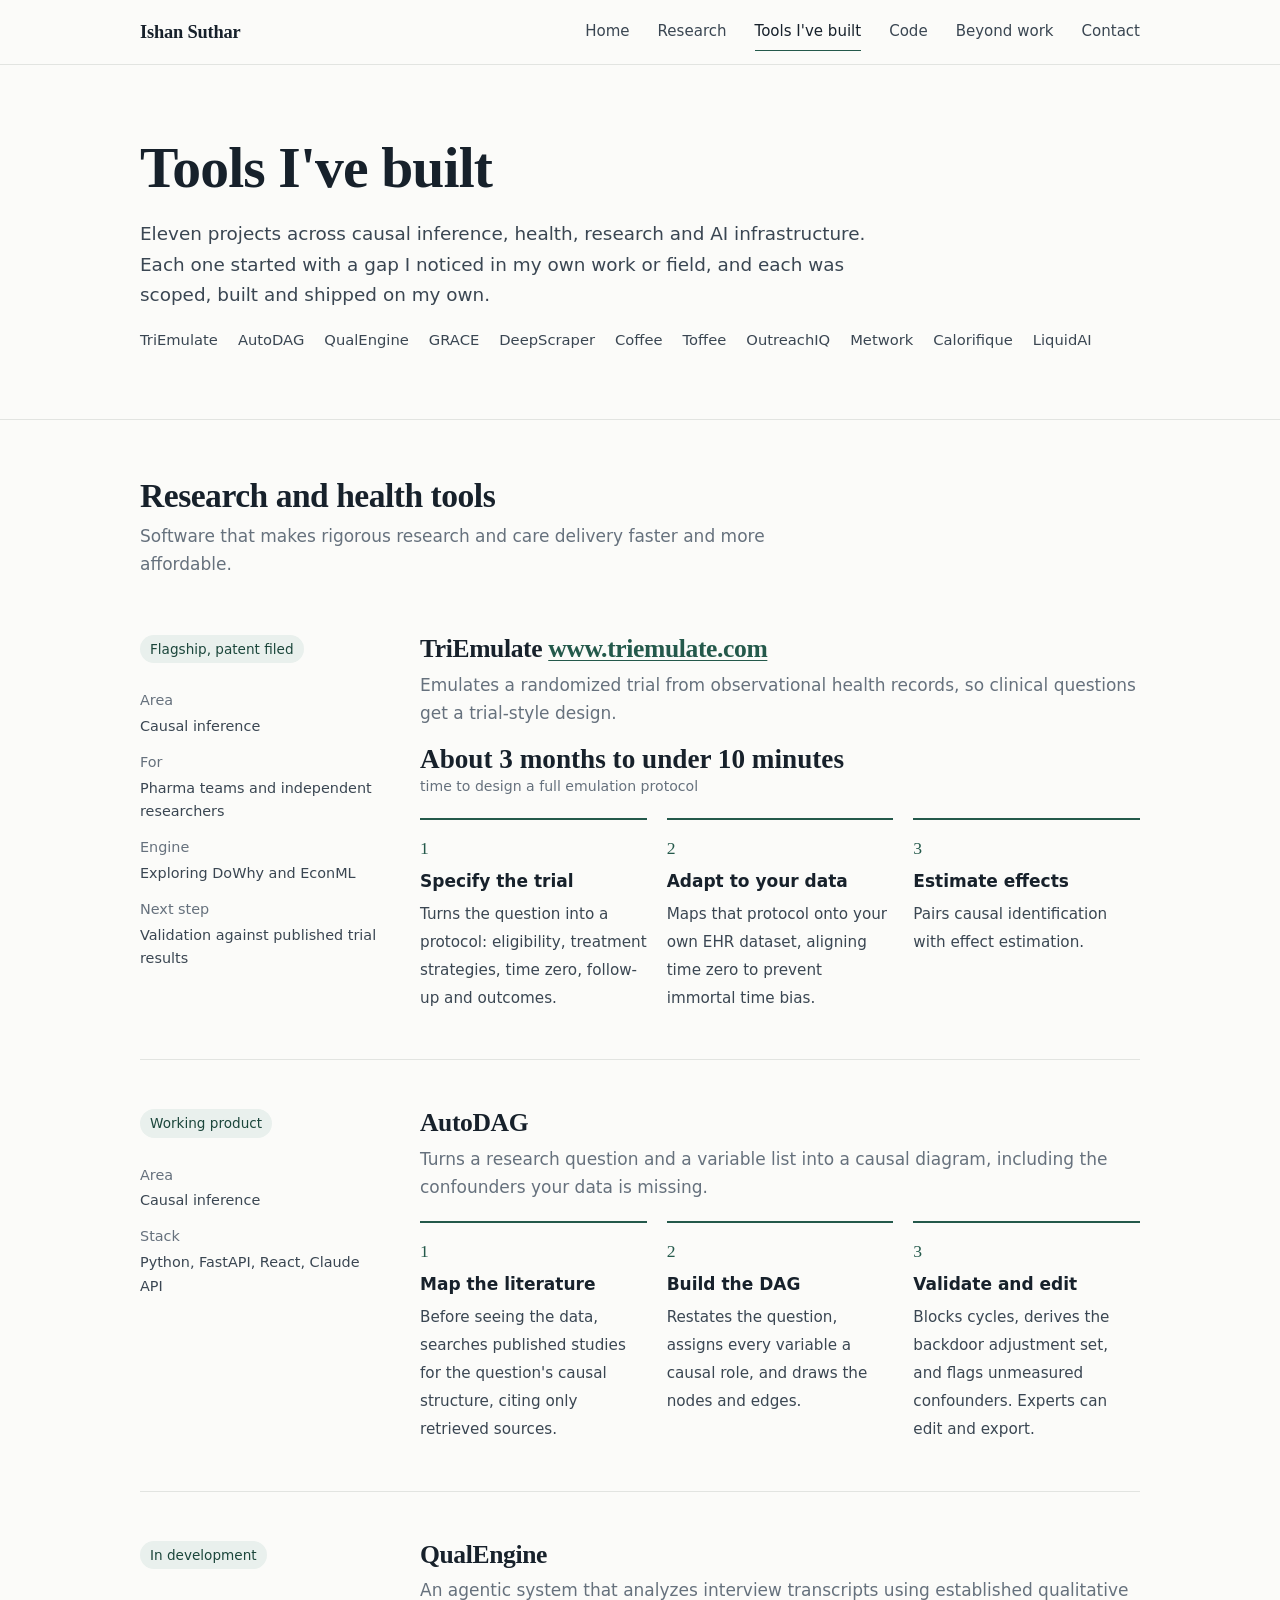
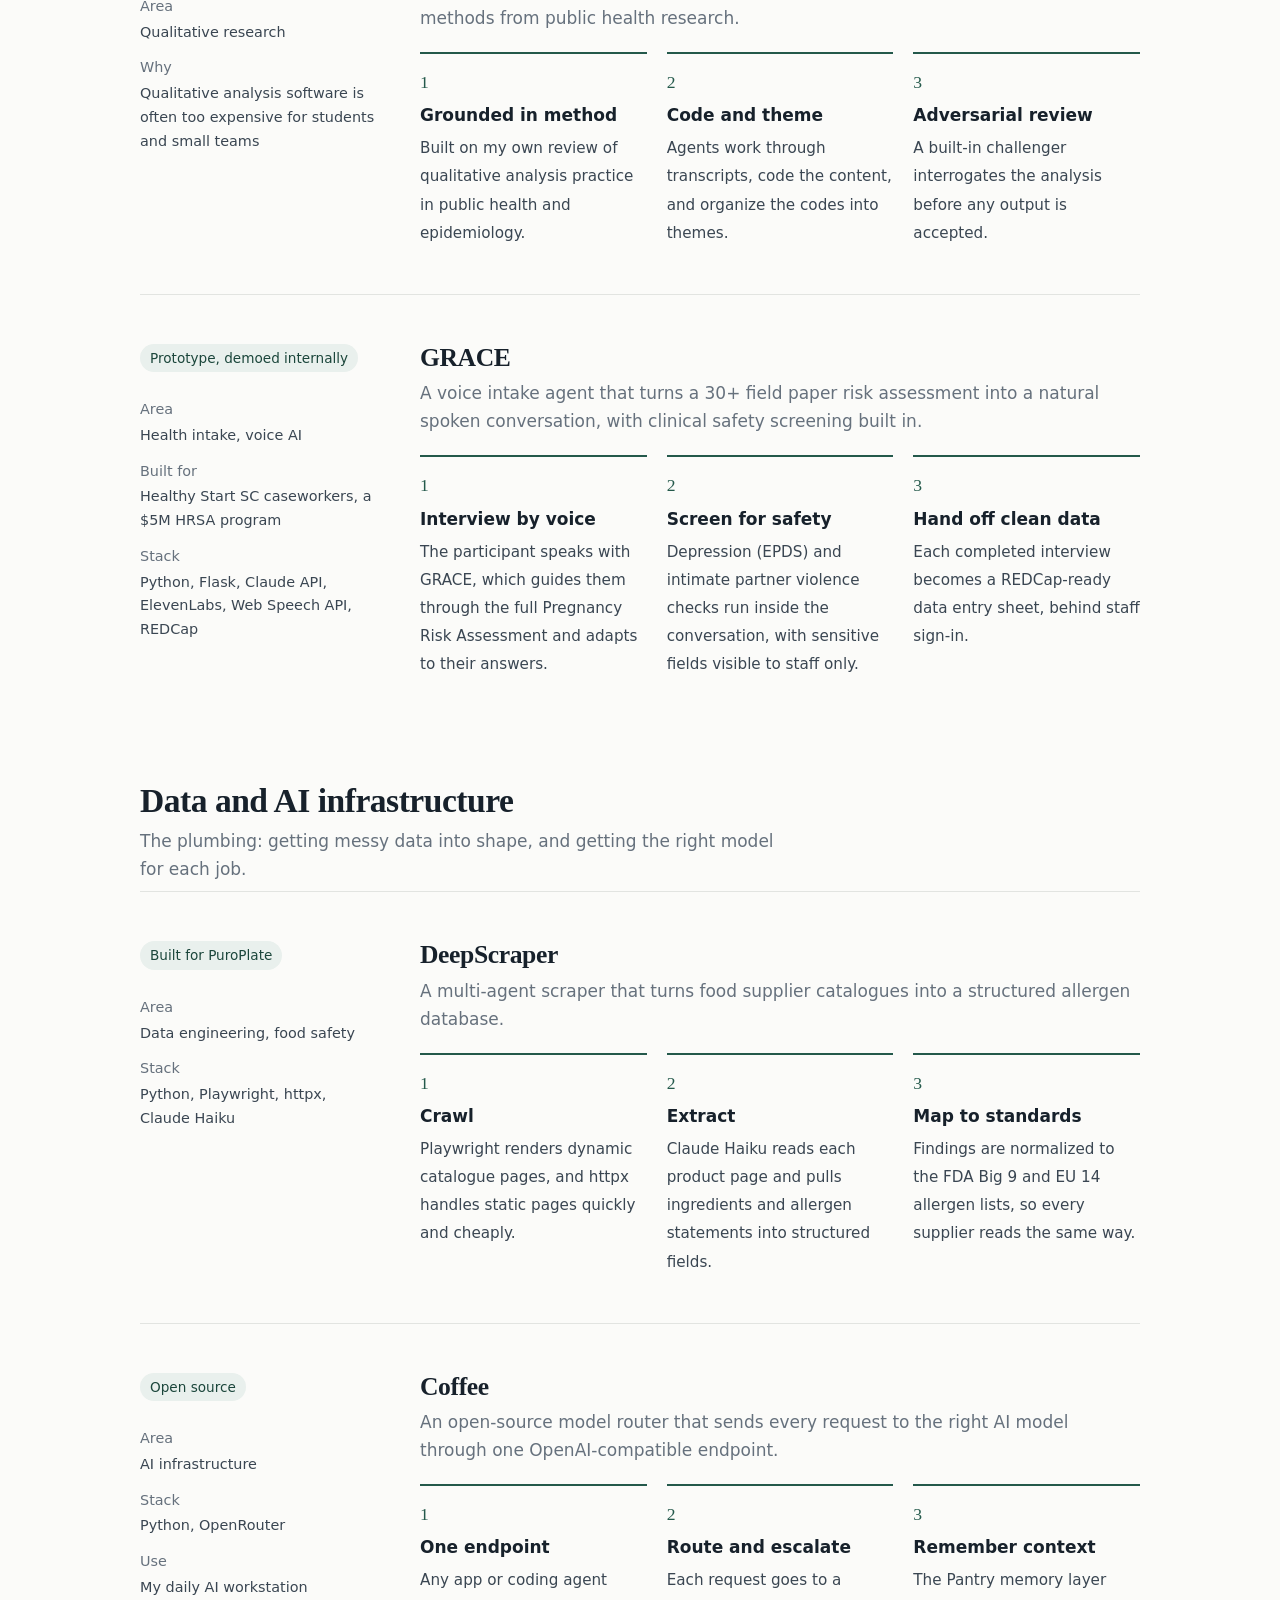
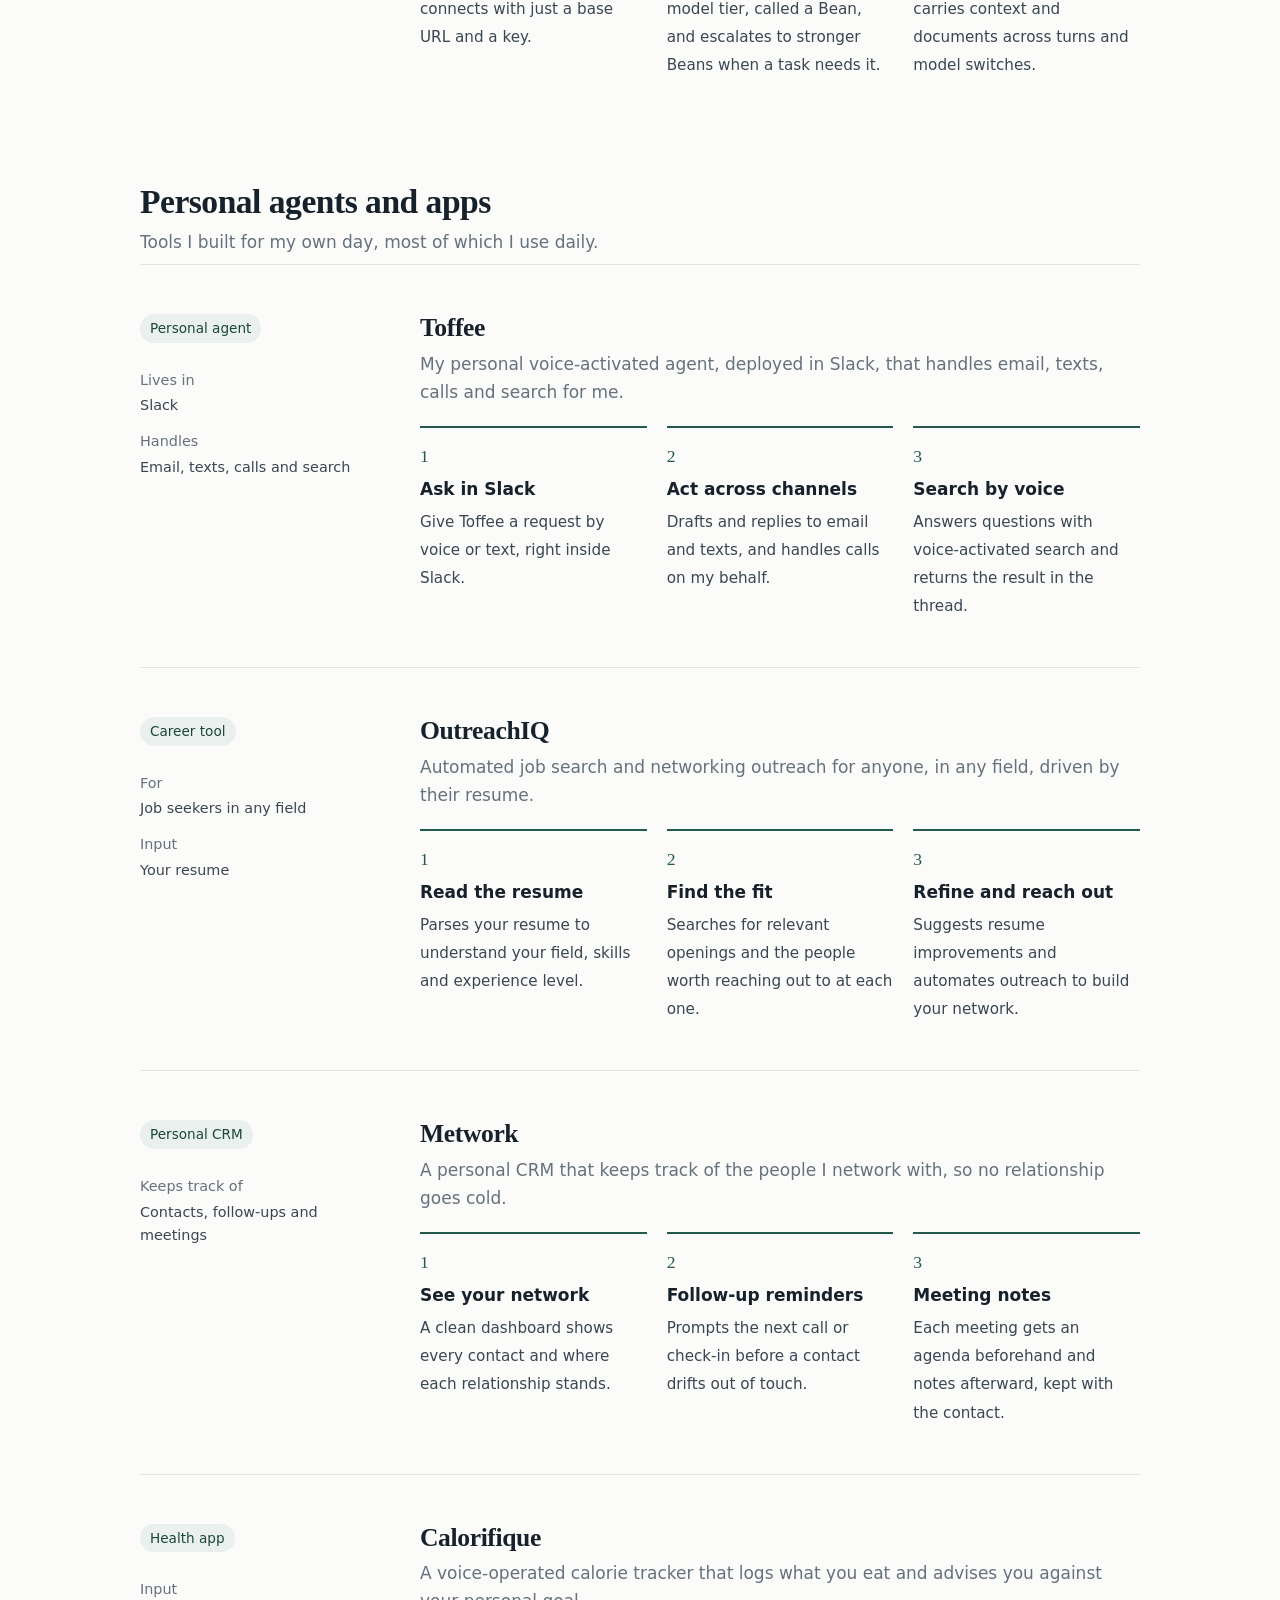
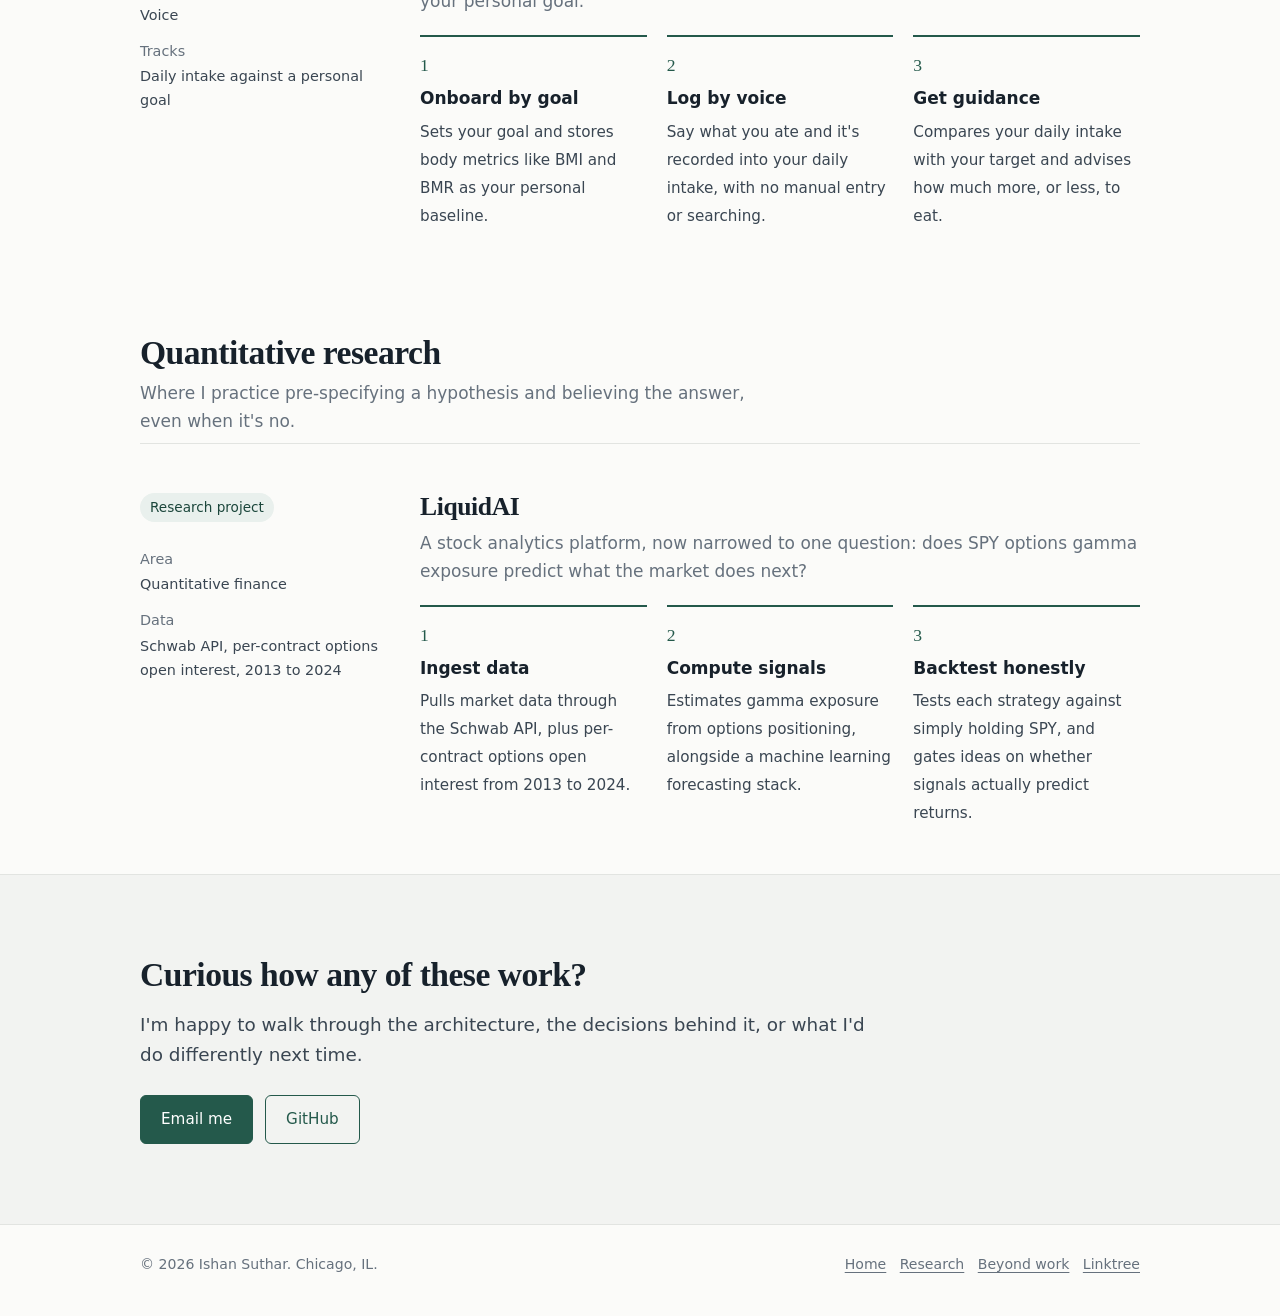
==== commit 3f88d83d: "Add link to TriEmulate in the heading" ====
--- a/ai-agents.html
+++ b/ai-agents.html
@@ -62,10 +62,11 @@
           <dt>Area</dt><dd>Causal inference</dd>
           <dt>For</dt><dd>Pharma teams and independent researchers</dd>
           <dt>Engine</dt><dd>Exploring DoWhy and EconML</dd>
-        </dl>
-      </aside>
-      <div>
-        <h2>TriEmulate</h2>
+          <dt>Next step</dt><dd>Validation against published trial results</dd>
+        </dl>
+      </aside>
+      <div>
+        <h2>TriEmulate <a class="site-link" href="https://www.triemulate.com" target="_blank" rel="noopener">www.triemulate.com</a></h2>
         <p class="sub">Emulates a randomized trial from observational health records, so clinical questions get a trial-style design.</p>
         <div class="numbers">
           <div><strong>About 3 months to under 10 minutes</strong>time to design a full emulation protocol</div>
--- a/styles.css
+++ b/styles.css
@@ -0,0 +1,257 @@
+/* Ishan Suthar portfolio, shared styles */
+
+:root {
+  --paper: #fbfbf9;
+  --paper-2: #f2f3f1;
+  --ink: #17212b;
+  --ink-2: #3a4652;
+  --muted: #66717d;
+  --rule: #e2e4e1;
+  --accent: #24594b;
+  --accent-ink: #1b463b;
+  --accent-tint: #e9f0ed;
+
+  --serif: "Source Serif 4", Georgia, "Times New Roman", serif;
+  --sans: "IBM Plex Sans", system-ui, -apple-system, "Segoe UI", sans-serif;
+  --mono: "IBM Plex Mono", ui-monospace, Menlo, monospace;
+
+  --wrap: 1080px;
+  --gutter: clamp(16px, 4vw, 40px);
+}
+
+*, *::before, *::after { box-sizing: border-box; }
+html { scroll-behavior: smooth; -webkit-text-size-adjust: 100%; }
+body {
+  margin: 0;
+  background: var(--paper);
+  color: var(--ink);
+  font-family: var(--sans);
+  font-size: 17px;
+  line-height: 1.65;
+  -webkit-font-smoothing: antialiased;
+}
+img { max-width: 100%; display: block; }
+a { color: var(--accent); text-decoration-thickness: 1px; text-underline-offset: 3px; }
+a:hover { color: var(--accent-ink); }
+:focus-visible { outline: 2px solid var(--accent); outline-offset: 3px; border-radius: 2px; }
+
+.wrap { max-width: var(--wrap); margin: 0 auto; padding: 0 var(--gutter); }
+
+/* Header */
+.site-header {
+  position: sticky; top: 0; z-index: 20;
+  background: color-mix(in srgb, var(--paper) 92%, transparent);
+  backdrop-filter: blur(10px);
+  border-bottom: 1px solid var(--rule);
+}
+.site-header .wrap {
+  display: flex; align-items: center; justify-content: space-between;
+  height: 64px; gap: 24px;
+}
+.brand {
+  font-family: var(--serif); font-size: 1.15rem; font-weight: 600;
+  color: var(--ink); text-decoration: none; letter-spacing: -0.01em;
+}
+.nav { display: flex; gap: 28px; align-items: center; }
+.nav a {
+  color: var(--ink-2); text-decoration: none; font-size: 0.94rem;
+  padding: 6px 0; border-bottom: 1.5px solid transparent;
+}
+.nav a:hover { color: var(--ink); }
+.nav a[aria-current="page"] { color: var(--ink); border-bottom-color: var(--accent); }
+.nav-toggle {
+  display: none; background: none; border: 1px solid var(--rule); border-radius: 6px;
+  padding: 6px 12px; font: inherit; font-size: 0.9rem; color: var(--ink); cursor: pointer;
+}
+
+/* Type */
+h1, h2, h3 { font-family: var(--serif); font-weight: 600; letter-spacing: -0.015em; color: var(--ink); margin: 0; }
+h1 { font-size: clamp(2.3rem, 5vw, 3.6rem); line-height: 1.08; }
+h2 { font-size: clamp(1.6rem, 3vw, 2.1rem); line-height: 1.2; }
+h3 { font-size: 1.25rem; line-height: 1.3; }
+p { margin: 0 0 1em; }
+.lead { font-size: 1.15rem; color: var(--ink-2); max-width: 62ch; }
+.muted { color: var(--muted); }
+.small { font-size: 0.9rem; }
+
+/* Page intro */
+.page-intro { padding: 72px 0 48px; border-bottom: 1px solid var(--rule); }
+.page-intro h1 { max-width: 20ch; margin-bottom: 20px; }
+.page-intro .lead { margin-bottom: 0; }
+
+/* Home hero */
+.hero { padding: 88px 0 64px; }
+.hero-grid { display: grid; grid-template-columns: 1.5fr 1fr; gap: 64px; align-items: end; }
+.hero h1 { margin-bottom: 24px; }
+.hero .creds { font-size: 0.95rem; color: var(--muted); margin-bottom: 28px; }
+.actions { display: flex; flex-wrap: wrap; gap: 12px; }
+.btn {
+  display: inline-block; padding: 11px 20px; border-radius: 6px;
+  font-size: 0.95rem; font-weight: 500; text-decoration: none;
+  border: 1px solid var(--accent); transition: background-color .15s, color .15s;
+}
+.btn-solid { background: var(--accent); color: #fff; }
+.btn-solid:hover { background: var(--accent-ink); color: #fff; }
+.btn-line { color: var(--accent); background: transparent; }
+.btn-line:hover { background: var(--accent-tint); }
+
+/* Path: medicine to research to building */
+.path { list-style: none; margin: 0; padding: 0; border-left: 2px solid var(--rule); }
+.path li { position: relative; padding: 0 0 22px 22px; }
+.path li:last-child { padding-bottom: 0; }
+.path li::before {
+  content: ""; position: absolute; left: -7px; top: 8px;
+  width: 12px; height: 12px; border-radius: 50%;
+  background: var(--paper); border: 2px solid var(--accent);
+}
+.path li:last-child::before { background: var(--accent); }
+.path .when { font-size: 0.82rem; color: var(--muted); display: block; }
+.path .what { font-weight: 500; }
+
+/* Sections */
+.section { padding: 72px 0; border-top: 1px solid var(--rule); }
+.section-head { display: grid; grid-template-columns: 240px 1fr; gap: 40px; margin-bottom: 36px; align-items: baseline; }
+.section-head p { margin: 0; color: var(--muted); max-width: 60ch; }
+.band { background: var(--paper-2); }
+
+/* Split row: label column + content */
+.row { display: grid; grid-template-columns: 240px 1fr; gap: 40px; padding: 28px 0; border-top: 1px solid var(--rule); }
+.row:first-child { border-top: 0; padding-top: 0; }
+.row-label { color: var(--muted); font-size: 0.92rem; }
+.row-label strong { display: block; color: var(--ink); font-weight: 500; font-size: 1rem; }
+.row h3 { margin-bottom: 6px; }
+.row .org { color: var(--accent-ink); font-size: 0.95rem; margin-bottom: 10px; }
+
+ul.points { margin: 0; padding-left: 1.1em; }
+ul.points li { margin-bottom: 6px; color: var(--ink-2); }
+ul.points li::marker { color: var(--accent); }
+
+/* Featured work */
+.feature {
+  display: grid; grid-template-columns: 1fr 1fr; gap: 48px;
+  padding: 40px; border-radius: 10px; background: var(--ink); color: #e9ece9;
+  margin-bottom: 40px;
+}
+.feature h3 { color: #fff; font-size: 1.7rem; margin-bottom: 12px; }
+.feature p { color: #c6ccc8; }
+.feature .tag-line { color: #9fc2b6; font-size: 0.92rem; margin-bottom: 14px; }
+.feature .figure { align-self: center; }
+.feature .figure .big { font-family: var(--serif); font-size: clamp(2.2rem, 5vw, 3.2rem); line-height: 1.05; color: #fff; }
+.feature .figure .big span { color: #9fc2b6; }
+.feature .figure p { margin-top: 10px; }
+
+.work-list { display: grid; grid-template-columns: repeat(2, 1fr); gap: 0 48px; }
+.work { padding: 24px 0; border-top: 1px solid var(--rule); }
+.work h3 { margin-bottom: 4px; }
+.work .kind { font-size: 0.88rem; color: var(--muted); margin-bottom: 10px; }
+.work p { color: var(--ink-2); margin-bottom: 10px; }
+.work .result { font-size: 0.92rem; color: var(--accent-ink); font-weight: 500; }
+
+/* Tags */
+.tags { display: flex; flex-wrap: wrap; gap: 6px; margin-top: 12px; }
+.tag { font-size: 0.8rem; padding: 3px 9px; border-radius: 999px; background: var(--accent-tint); color: var(--accent-ink); }
+
+/* Skills */
+.skills { display: grid; grid-template-columns: repeat(4, 1fr); gap: 32px; }
+.skills h3 { font-family: var(--sans); font-size: 0.95rem; font-weight: 600; margin-bottom: 10px; }
+.skills ul { list-style: none; margin: 0; padding: 0; }
+.skills li { padding: 5px 0; border-bottom: 1px solid var(--rule); color: var(--ink-2); font-size: 0.95rem; }
+
+/* Facts strip */
+.facts { display: grid; grid-template-columns: repeat(4, 1fr); border-top: 1px solid var(--rule); border-bottom: 1px solid var(--rule); }
+.fact { padding: 22px 20px 22px 0; }
+.fact + .fact { padding-left: 20px; border-left: 1px solid var(--rule); }
+.fact .n { font-family: var(--serif); font-size: 2rem; line-height: 1; }
+.fact .l { color: var(--muted); font-size: 0.88rem; margin-top: 6px; }
+
+/* Publications */
+.pubs { list-style: none; margin: 0; padding: 0; }
+.pubs li { display: grid; grid-template-columns: 140px 1fr; gap: 24px; padding: 16px 0; border-top: 1px solid var(--rule); }
+.pubs li:first-child { border-top: 0; }
+.pubs .venue { color: var(--muted); font-size: 0.9rem; }
+.pubs .title { font-weight: 500; }
+.pubs .authors { color: var(--muted); font-size: 0.9rem; }
+.award { color: var(--accent-ink); font-size: 0.88rem; font-weight: 500; }
+
+/* Project detail (AI agents, research) */
+.project { display: grid; grid-template-columns: 240px 1fr; gap: 40px; padding: 48px 0; border-top: 1px solid var(--rule); }
+.project:first-of-type { border-top: 0; }
+.project aside .status { display: inline-block; font-size: 0.85rem; color: var(--accent-ink); background: var(--accent-tint); padding: 3px 10px; border-radius: 999px; margin-bottom: 14px; }
+.project aside dl { margin: 0; font-size: 0.9rem; }
+.project aside dt { color: var(--muted); margin-top: 12px; }
+.project aside dd { margin: 2px 0 0; color: var(--ink-2); }
+.project h2 { font-size: 1.6rem; margin-bottom: 6px; }
+.project .sub { color: var(--muted); margin-bottom: 18px; }
+.flow { display: flex; flex-wrap: wrap; align-items: center; gap: 6px; margin: 18px 0 20px; padding: 0; list-style: none; font-size: 0.88rem; }
+.flow li { padding: 5px 11px; border: 1px solid var(--rule); border-radius: 6px; background: #fff; }
+.flow li + li::before { content: ""; }
+.numbers { display: flex; flex-wrap: wrap; gap: 28px; margin: 18px 0; }
+.numbers div { font-size: 0.88rem; color: var(--muted); }
+.numbers strong { display: block; font-family: var(--serif); font-size: 1.7rem; font-weight: 600; color: var(--ink); line-height: 1.1; }
+
+.steps { list-style: none; counter-reset: step; margin: 20px 0 0; padding: 0; display: grid; grid-template-columns: repeat(3, 1fr); gap: 20px; }
+.steps li { counter-increment: step; padding-top: 14px; border-top: 2px solid var(--accent); }
+.steps li::before { content: counter(step); display: block; font-family: var(--serif); font-size: 1.1rem; color: var(--accent); margin-bottom: 4px; }
+.steps strong { display: block; font-weight: 600; margin-bottom: 4px; }
+.steps span { color: var(--ink-2); font-size: 0.95rem; }
+.group-title { padding: 56px 0 8px; }
+.group-title p { color: var(--muted); margin: 6px 0 0; max-width: 60ch; }
+.pill-flag { display: inline-block; font-size: 0.8rem; font-weight: 500; color: #fff; background: var(--accent); padding: 2px 9px; border-radius: 999px; margin-left: 8px; vertical-align: middle; font-family: var(--sans); }
+.interest { display: grid; grid-template-columns: 240px 1fr; gap: 40px; padding: 48px 0; border-top: 1px solid var(--rule); }
+.interest:first-of-type { border-top: 0; }
+.interest h2 { font-size: 1.6rem; }
+.interest .sub { color: var(--muted); margin-top: 6px; font-size: 0.95rem; }
+
+.jump { display: flex; flex-wrap: wrap; gap: 8px 20px; padding: 18px 0; font-size: 0.92rem; }
+.jump a { color: var(--ink-2); text-decoration: none; }
+.jump a:hover { color: var(--accent); text-decoration: underline; }
+
+/* Code */
+.code-block { border: 1px solid var(--rule); border-radius: 10px; overflow: hidden; background: #fff; margin-top: 18px; }
+.code-bar { display: flex; justify-content: space-between; align-items: center; padding: 10px 16px; border-bottom: 1px solid var(--rule); font-size: 0.85rem; color: var(--muted); }
+.copy { font: inherit; font-size: 0.85rem; background: none; border: 1px solid var(--rule); border-radius: 6px; padding: 4px 10px; cursor: pointer; color: var(--ink-2); }
+.copy:hover { border-color: var(--accent); color: var(--accent); }
+pre { margin: 0; padding: 18px 20px; overflow-x: auto; font-family: var(--mono); font-size: 0.84rem; line-height: 1.7; color: #1f2933; background: #fcfcfb; }
+.kw { color: #24594b; font-weight: 500; }
+.fn { color: #8a4b0f; }
+.str { color: #3d5a99; }
+.num { color: #7a3e8e; }
+.note { margin-top: 48px; padding: 18px 22px; border-left: 3px solid var(--accent); background: var(--accent-tint); color: var(--ink-2); font-size: 0.95rem; }
+
+/* Contact + footer */
+.contact { padding: 80px 0; border-top: 1px solid var(--rule); }
+.contact h2 { margin-bottom: 14px; }
+.contact-links { display: flex; flex-wrap: wrap; gap: 12px; margin-top: 24px; }
+.site-footer { border-top: 1px solid var(--rule); padding: 28px 0 40px; color: var(--muted); font-size: 0.88rem; }
+.site-footer .wrap { display: flex; justify-content: space-between; gap: 16px; flex-wrap: wrap; }
+.site-footer a { color: var(--muted); }
+
+/* Responsive */
+@media (max-width: 900px) {
+  .hero-grid, .feature { grid-template-columns: 1fr; gap: 36px; }
+  .skills { grid-template-columns: repeat(2, 1fr); }
+  .facts { grid-template-columns: repeat(2, 1fr); }
+  .fact:nth-child(3) { padding-left: 0; border-left: 0; }
+  .fact:nth-child(n+3) { border-top: 1px solid var(--rule); }
+}
+@media (max-width: 760px) {
+  body { font-size: 16px; }
+  .nav-toggle { display: inline-block; }
+  .nav { display: none; position: absolute; top: 64px; left: 0; right: 0; flex-direction: column; align-items: flex-start; gap: 0; background: var(--paper); border-bottom: 1px solid var(--rule); padding: 8px var(--gutter) 16px; }
+  .nav.open { display: flex; }
+  .nav a { padding: 10px 0; width: 100%; }
+  .section-head, .row, .project, .pubs li, .interest { grid-template-columns: 1fr; gap: 10px; }
+  .steps { grid-template-columns: 1fr; gap: 14px; }
+  .work-list { grid-template-columns: 1fr; }
+  .feature { padding: 28px 22px; }
+  .hero { padding: 56px 0 48px; }
+  .page-intro { padding: 48px 0 36px; }
+  .section { padding: 56px 0; }
+}
+@media (max-width: 480px) {
+  .skills { grid-template-columns: 1fr; }
+}
+@media (prefers-reduced-motion: reduce) {
+  html { scroll-behavior: auto; }
+  * { transition: none !important; }
+}
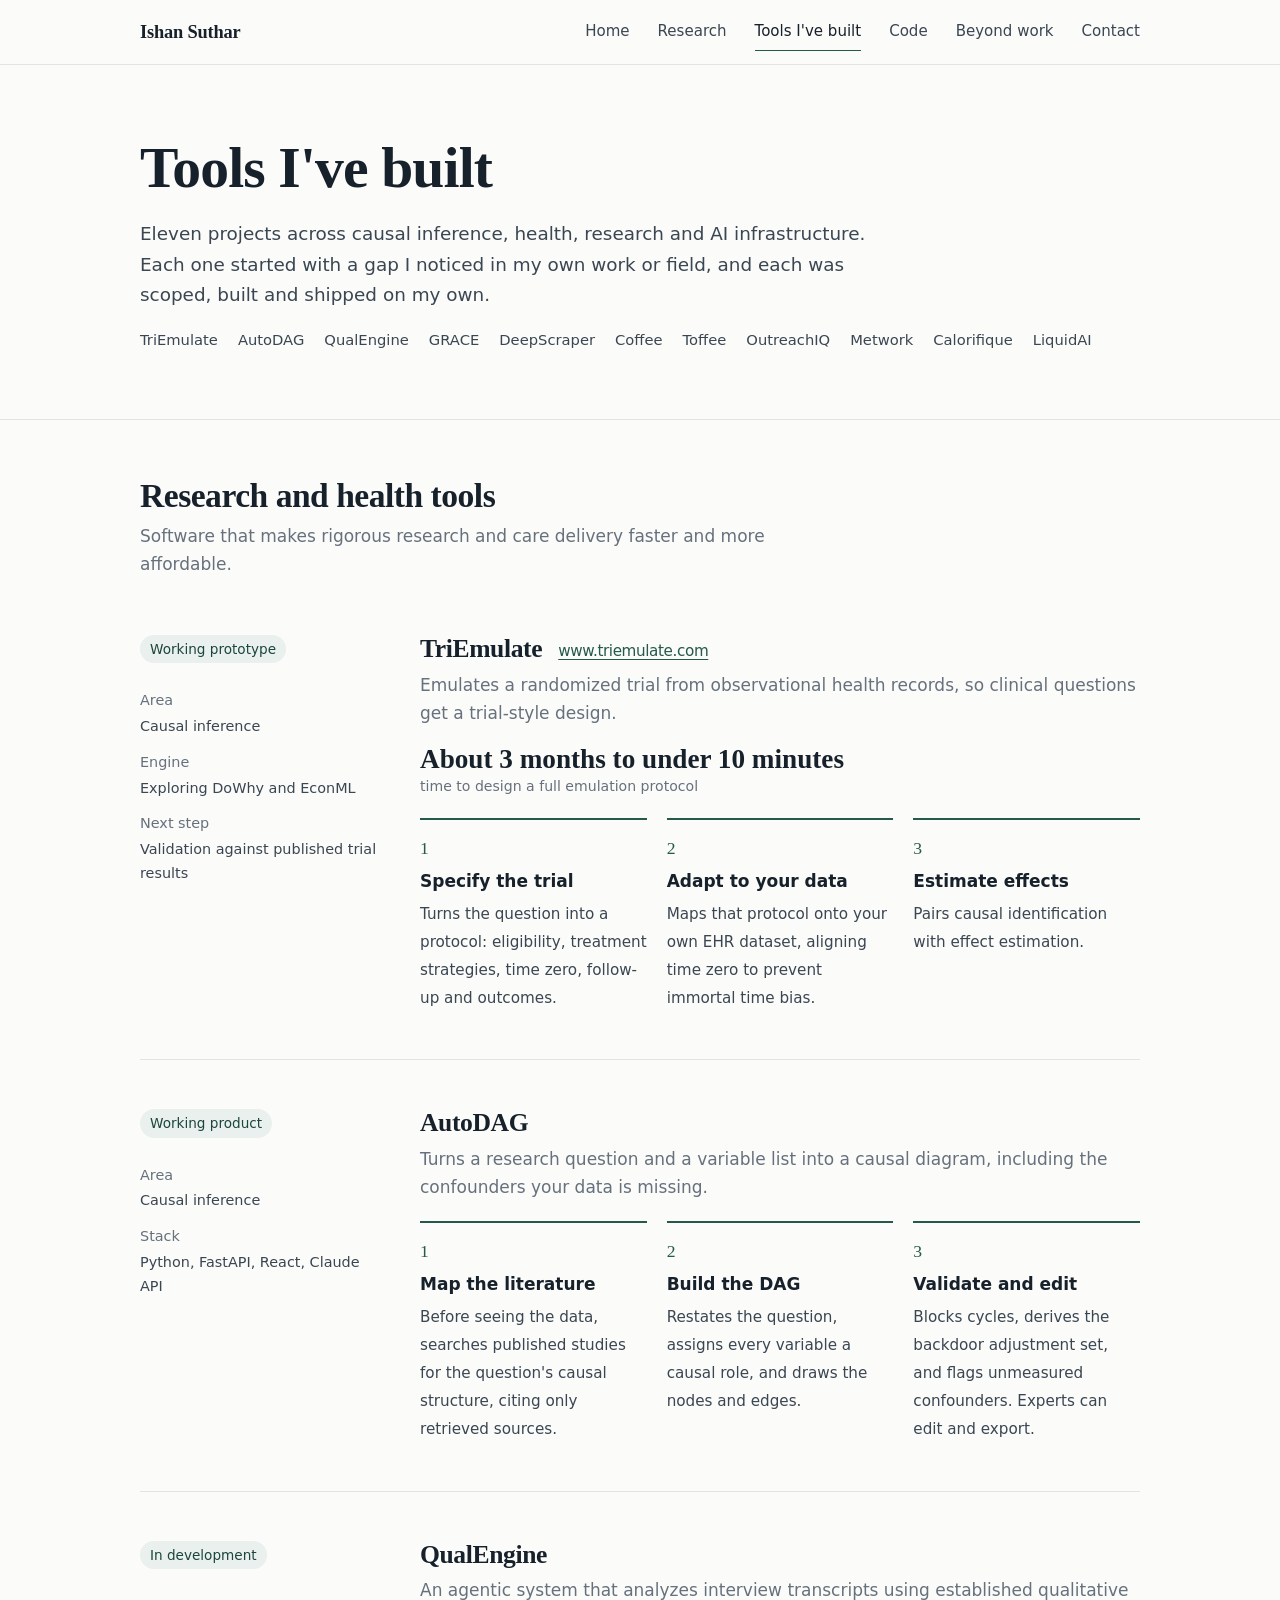
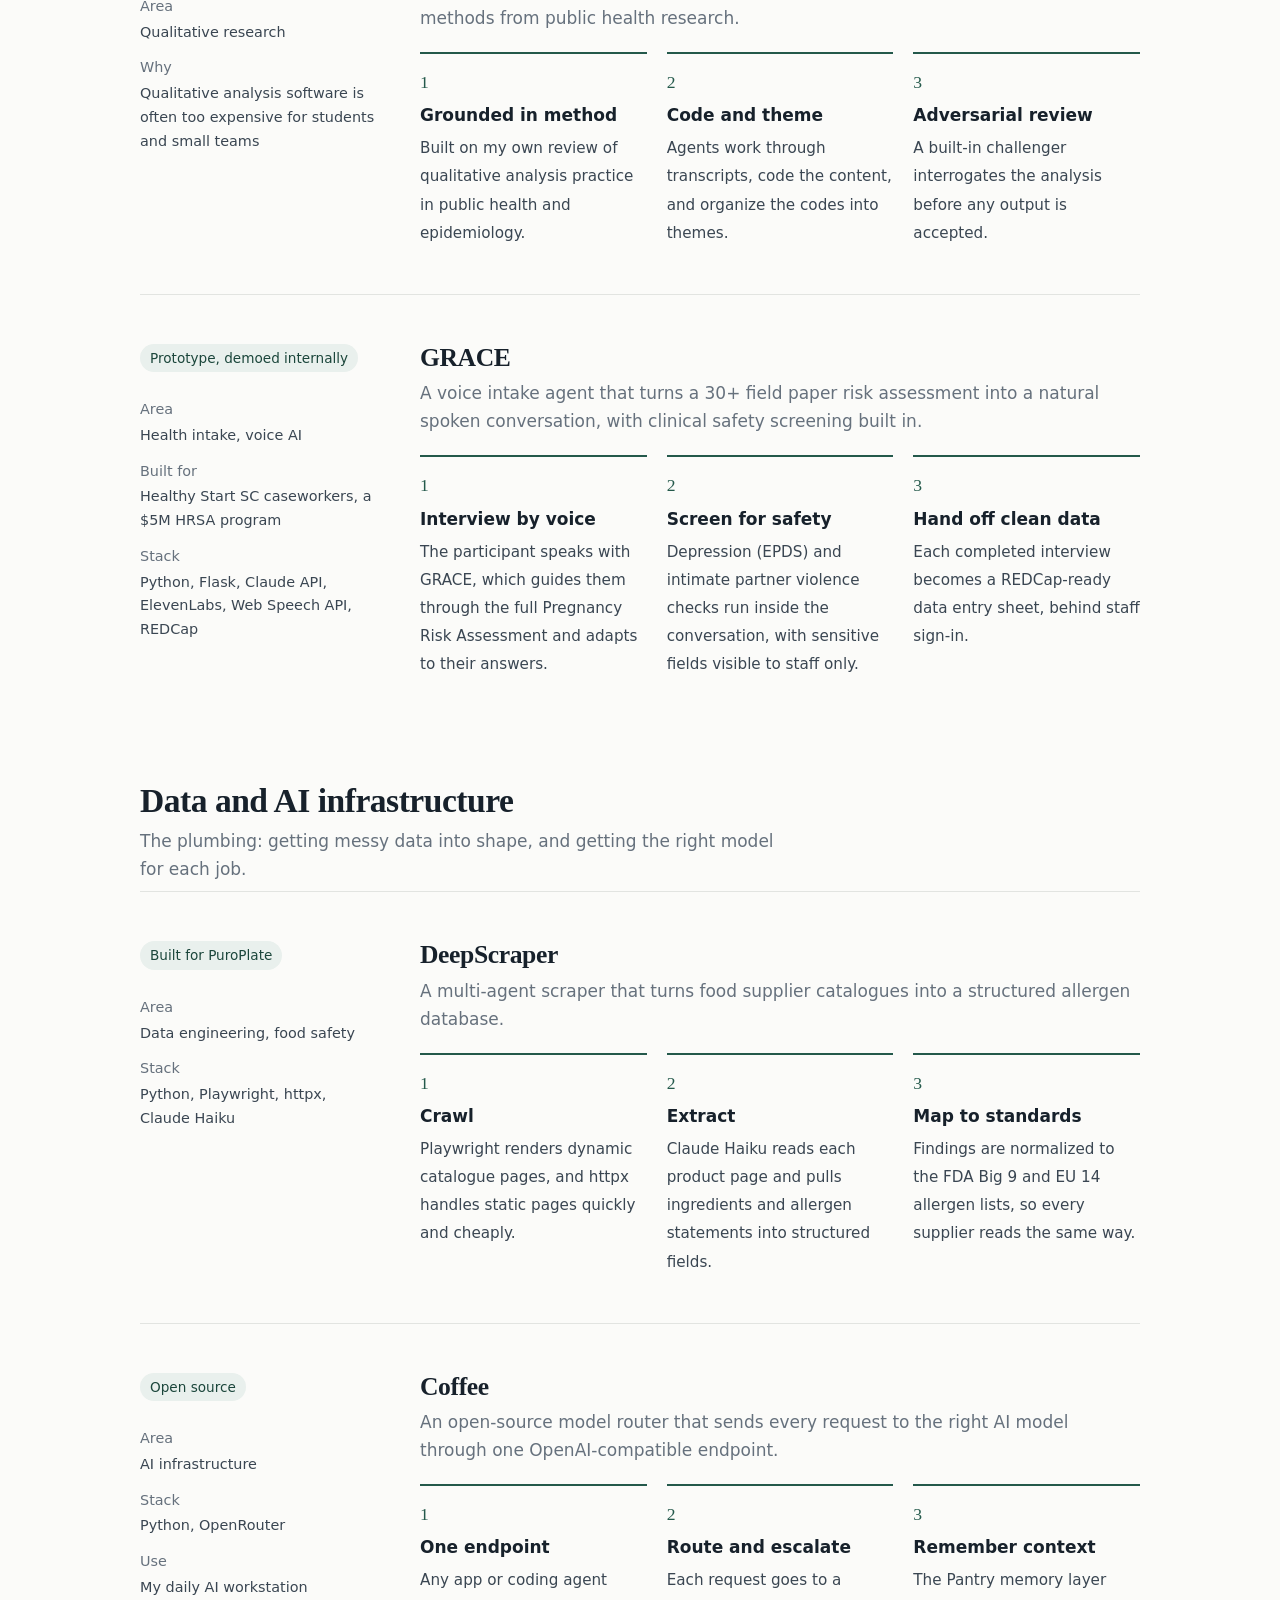
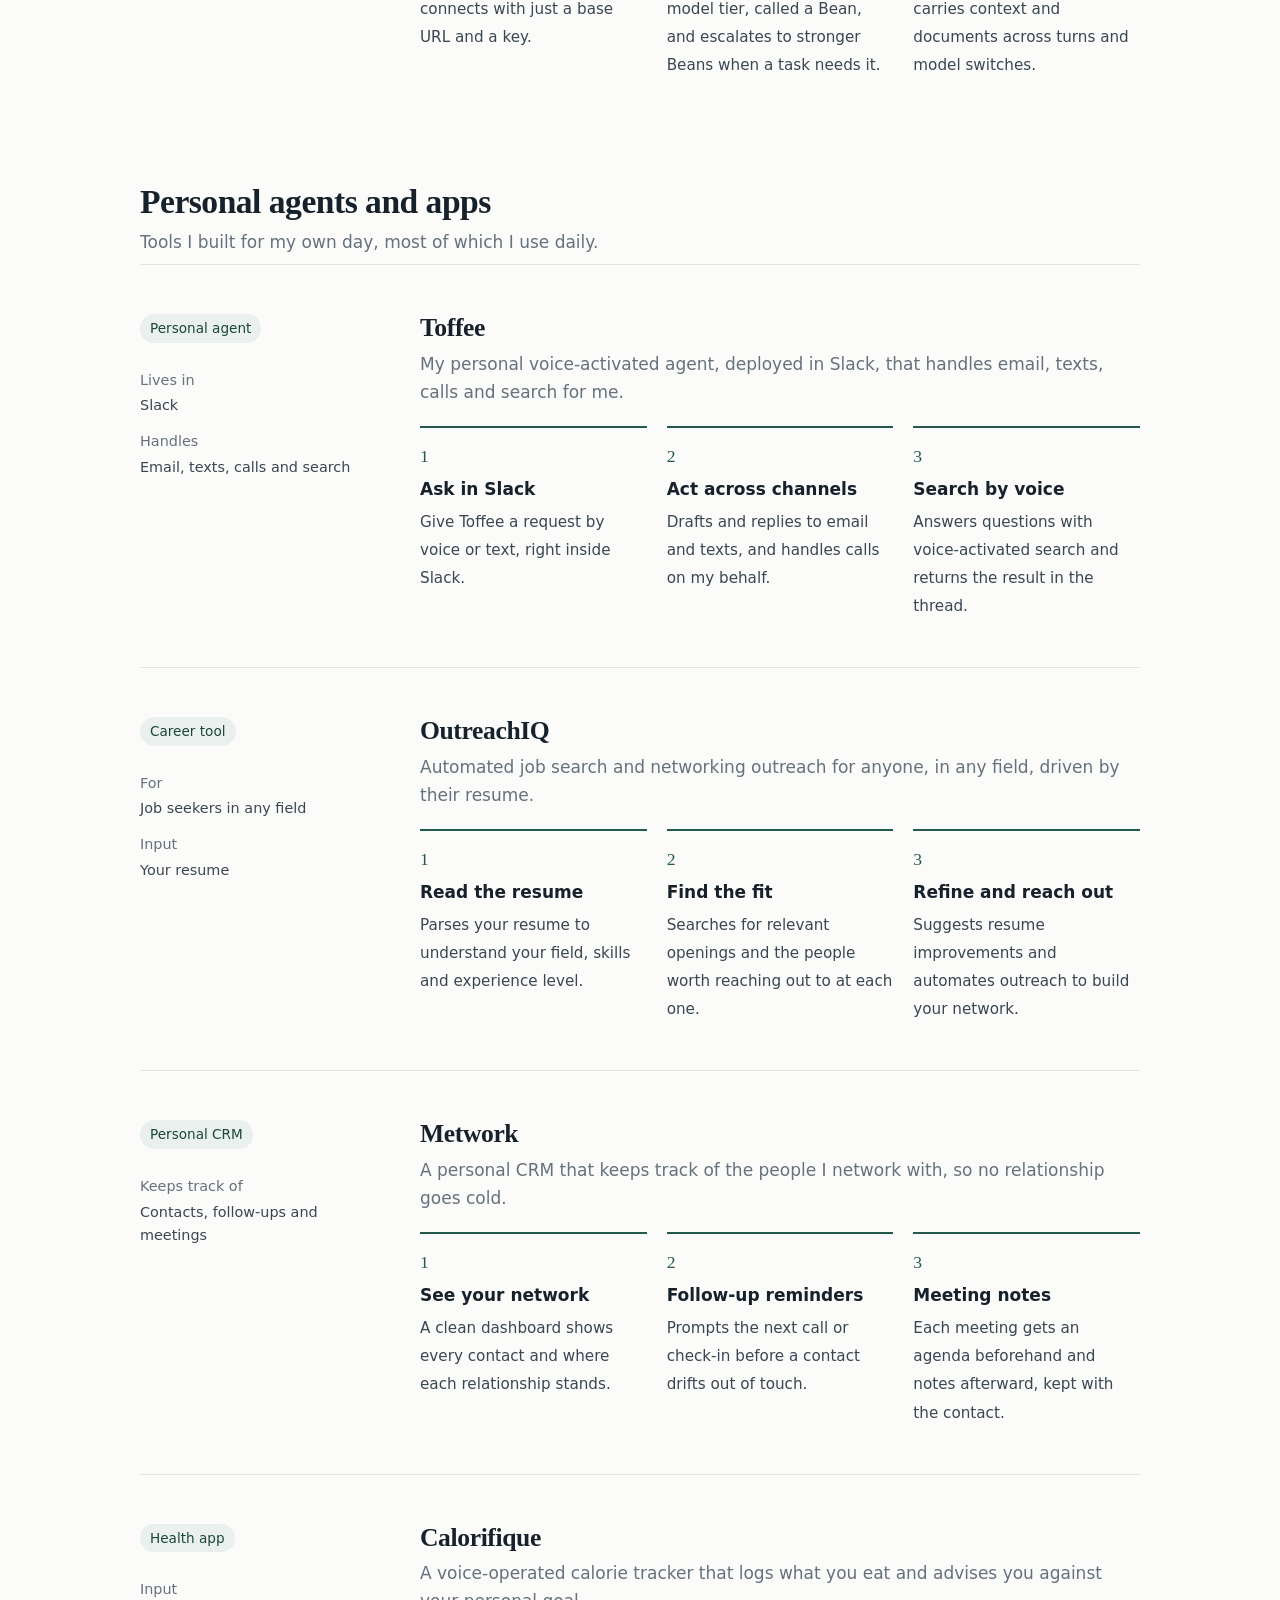
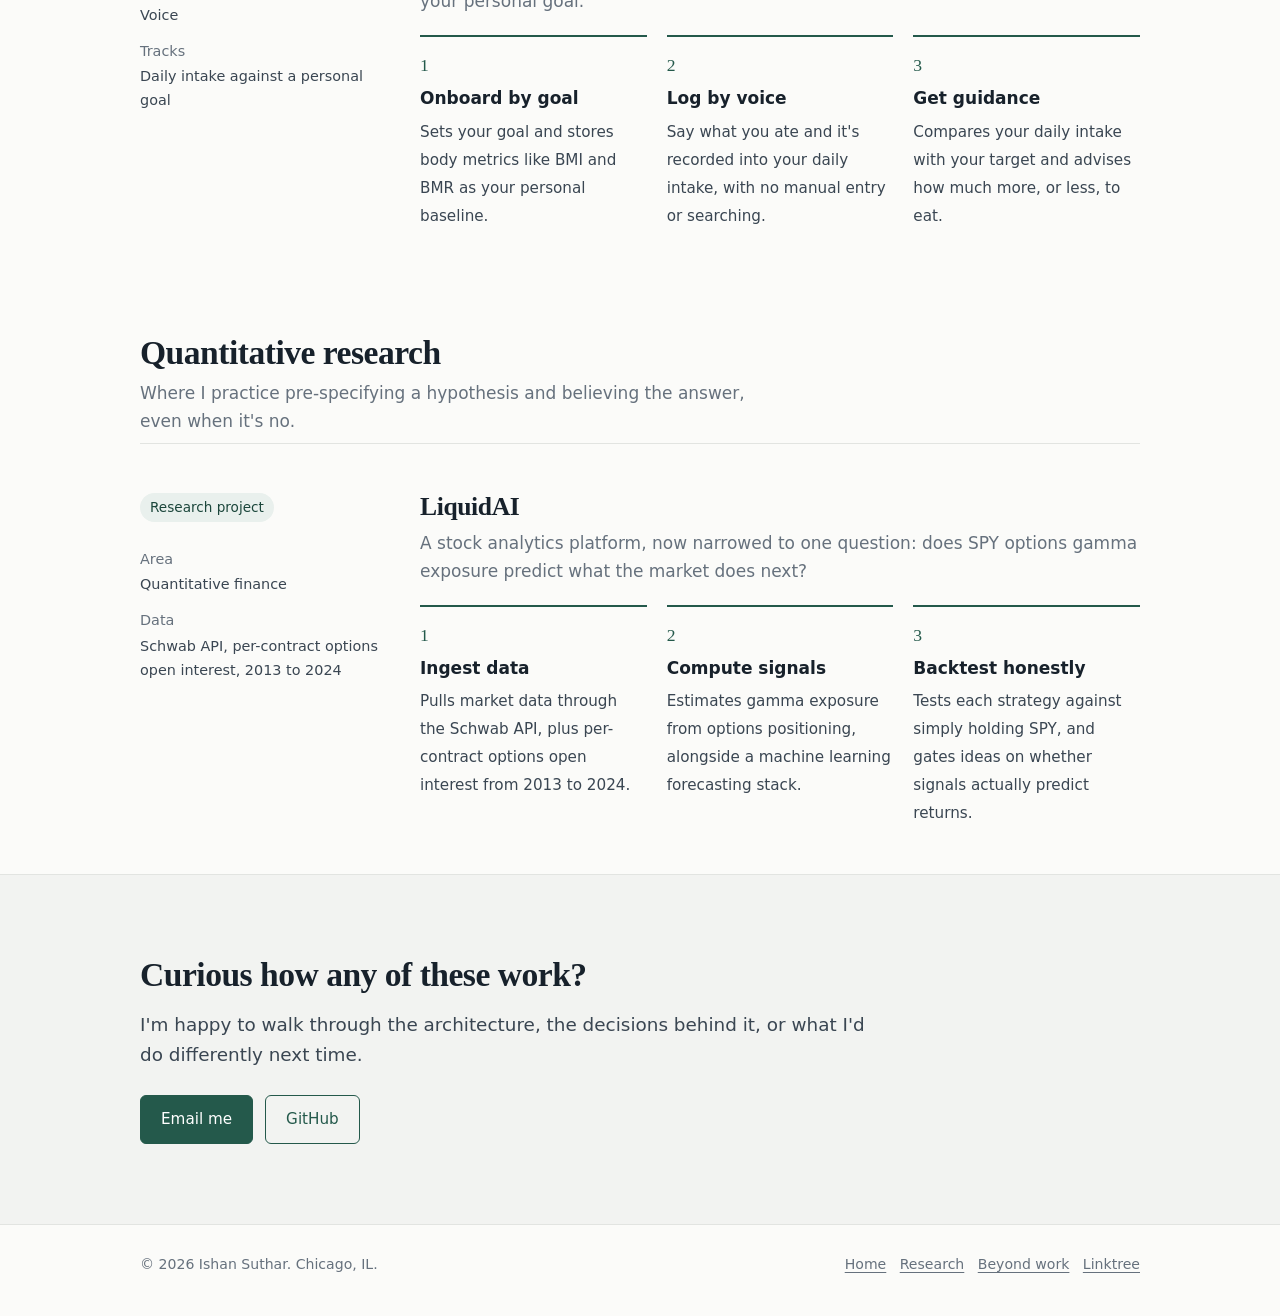
==== commit f355964a: "Remove TriEmulate startup framing; describe dissertation as target trial emulation - Index: drop Tri" ====
--- a/ai-agents.html
+++ b/ai-agents.html
@@ -57,10 +57,9 @@
 
     <article class="project" id="triemulate">
       <aside>
-        <span class="status">Flagship, patent filed</span>
+        <span class="status">Working prototype</span>
         <dl>
           <dt>Area</dt><dd>Causal inference</dd>
-          <dt>For</dt><dd>Pharma teams and independent researchers</dd>
           <dt>Engine</dt><dd>Exploring DoWhy and EconML</dd>
           <dt>Next step</dt><dd>Validation against published trial results</dd>
         </dl>
--- a/styles.css
+++ b/styles.css
@@ -255,3 +255,8 @@
   html { scroll-behavior: auto; }
   * { transition: none !important; }
 }
+
+.site-link { font-family: var(--sans); font-size: 0.95rem; font-weight: 500; margin-left: 10px; vertical-align: middle; white-space: nowrap; }
+.feature .site-link { color: #9fc2b6; }
+.feature .site-link:hover { color: #fff; }
+.next-step { margin-top: 16px; padding-top: 14px; border-top: 1px solid rgba(255,255,255,0.15); color: #e9ece9 !important; font-size: 0.95rem; }
